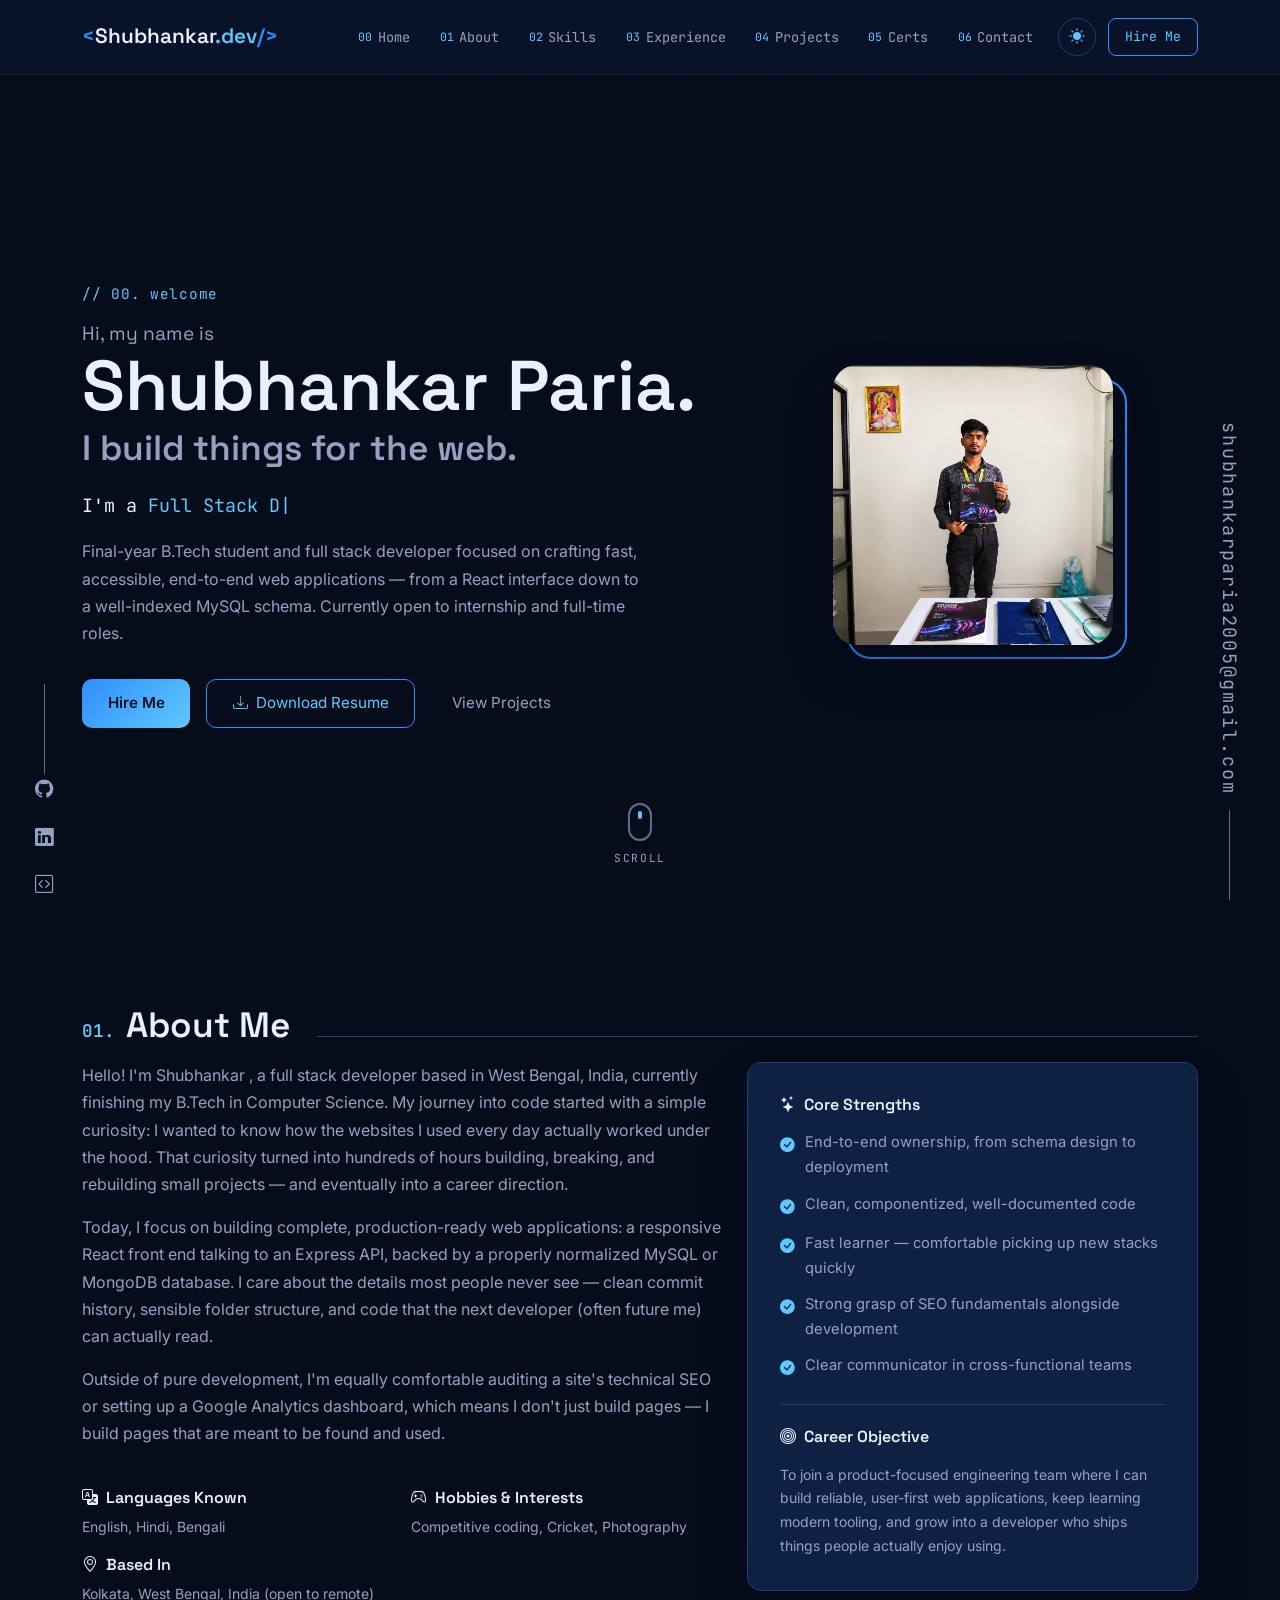
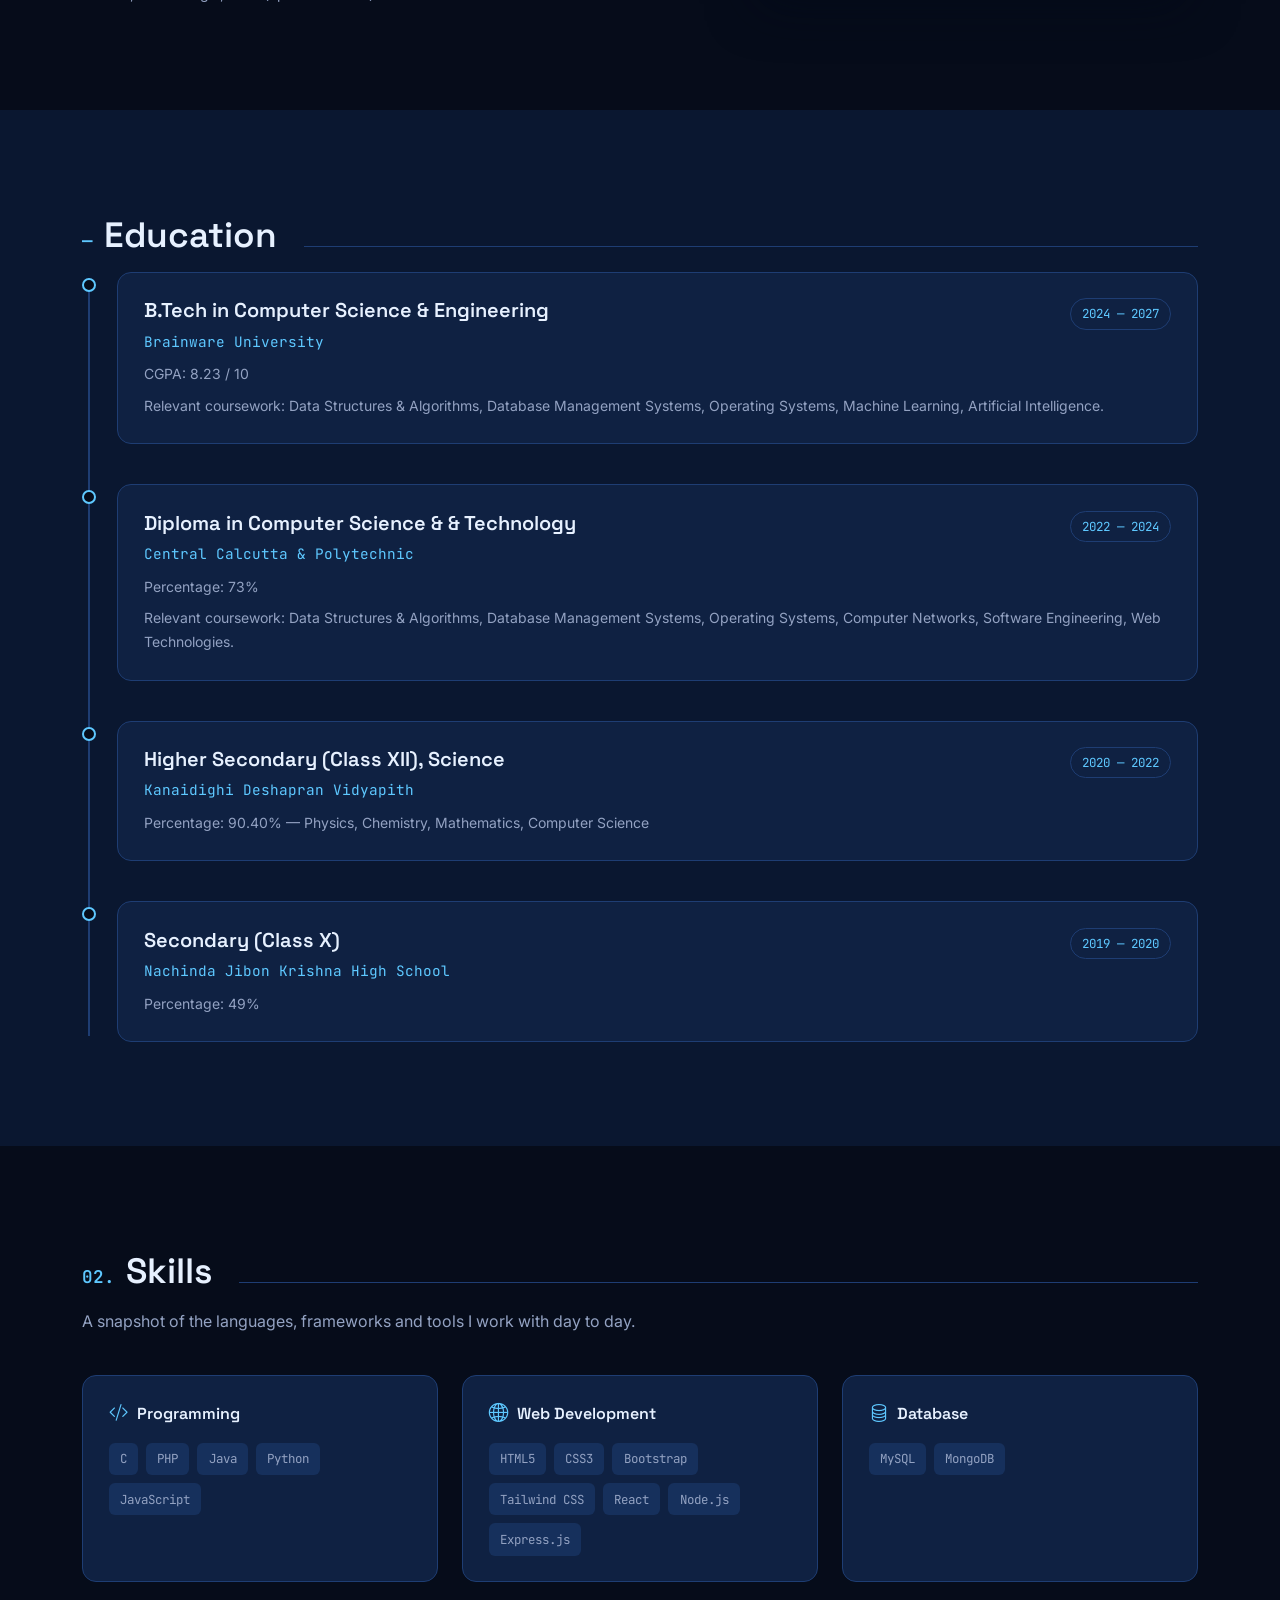
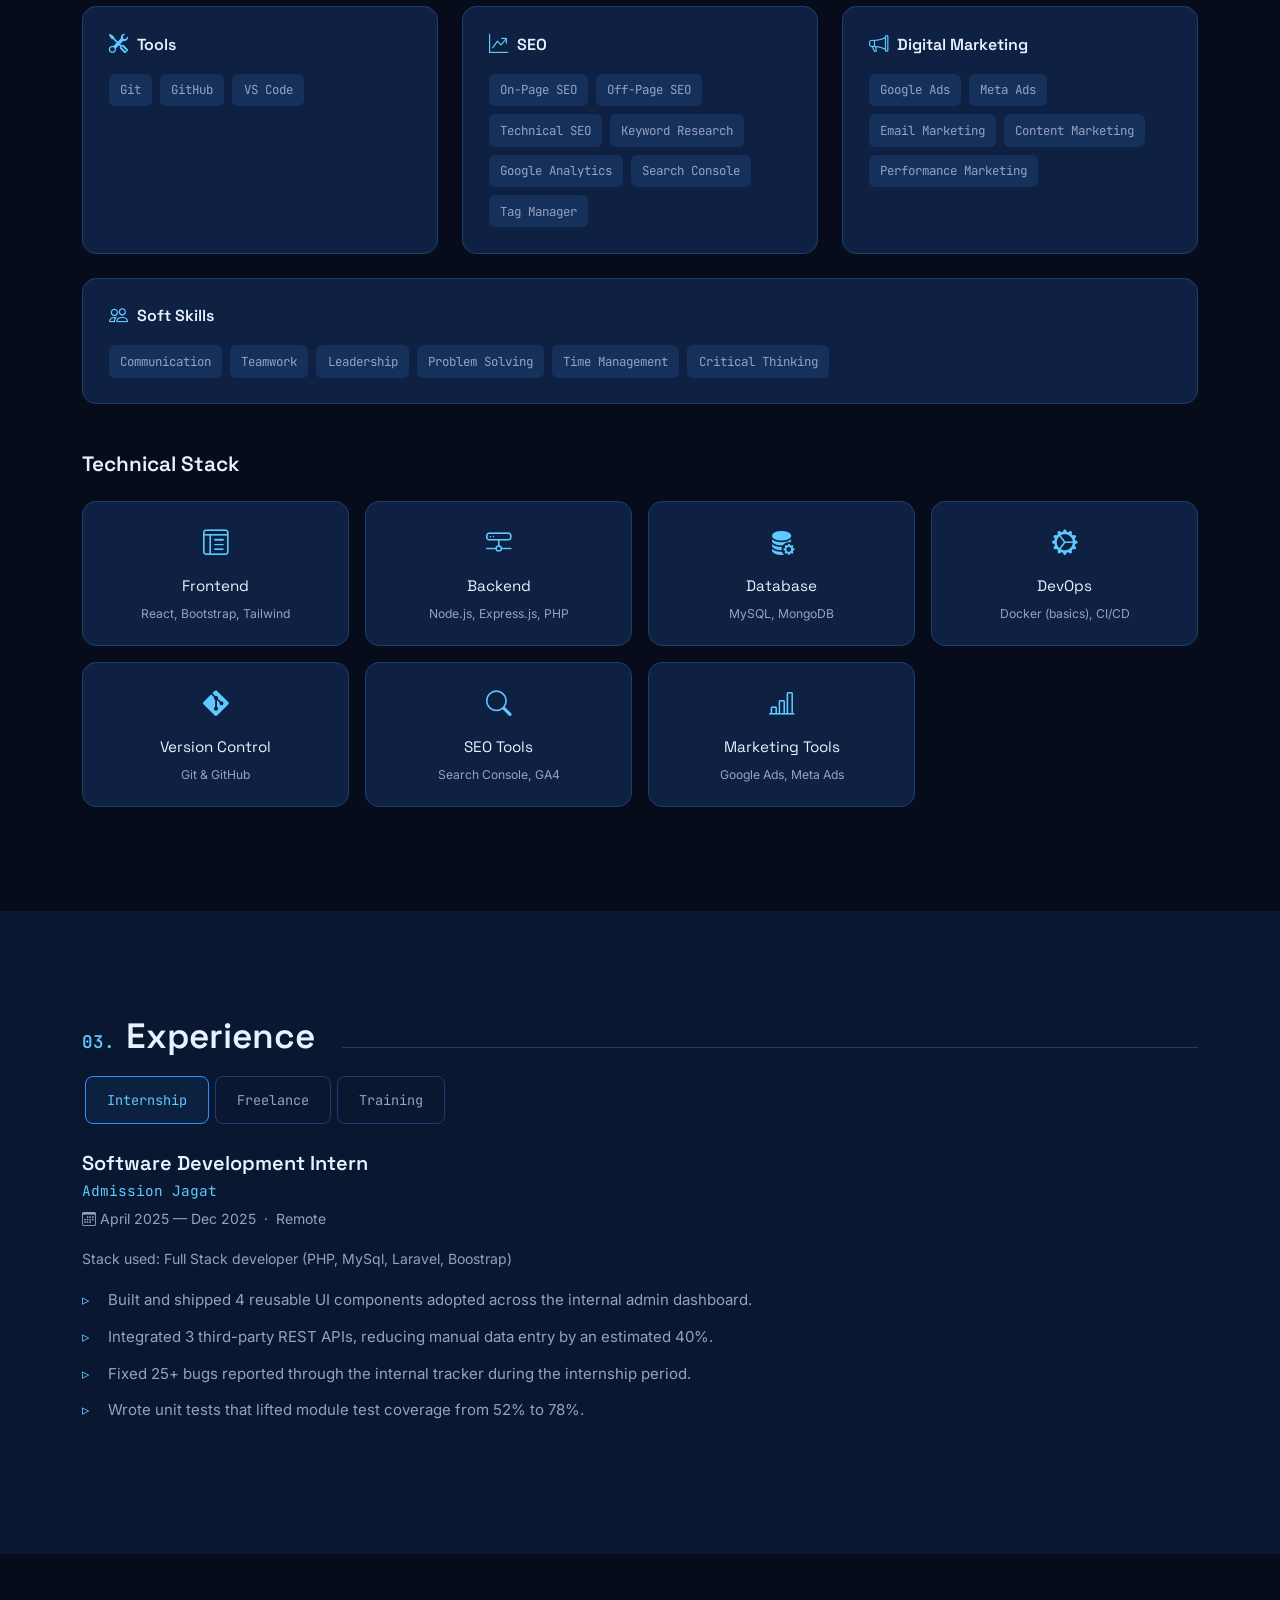
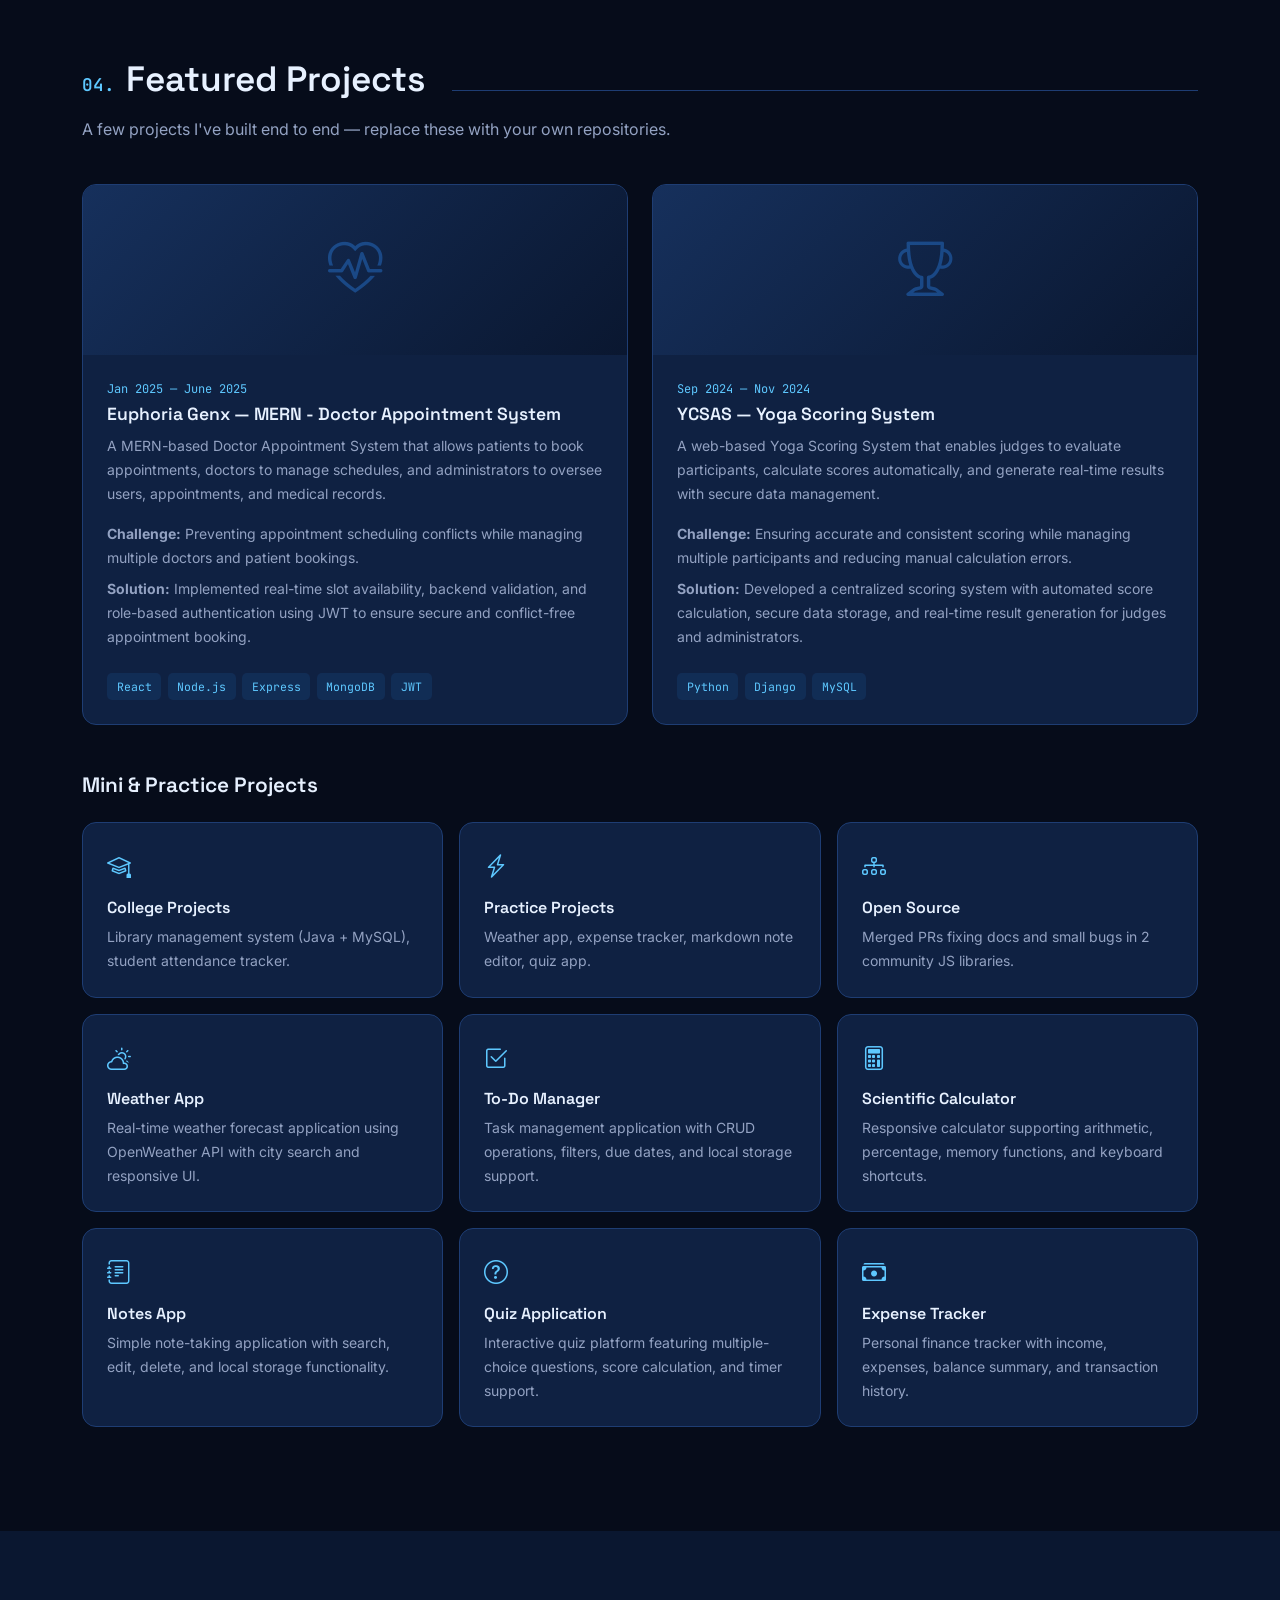
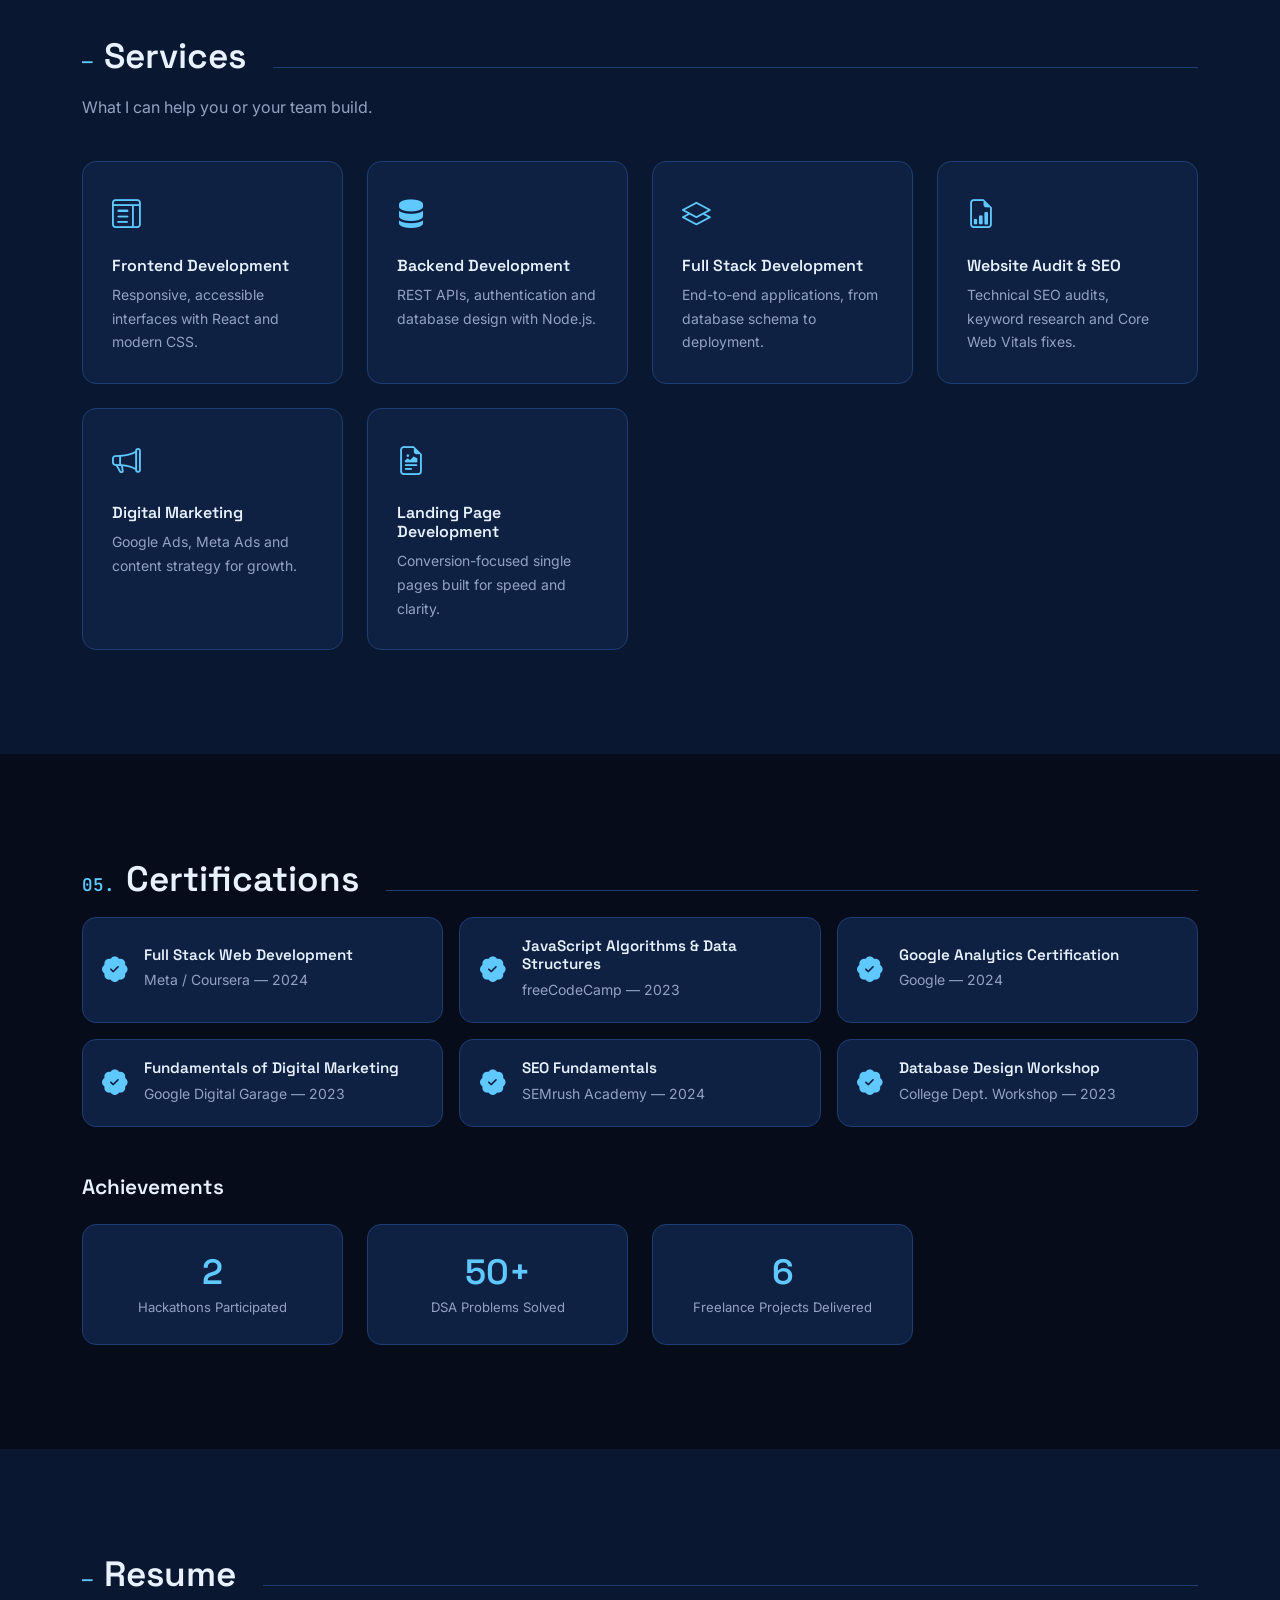
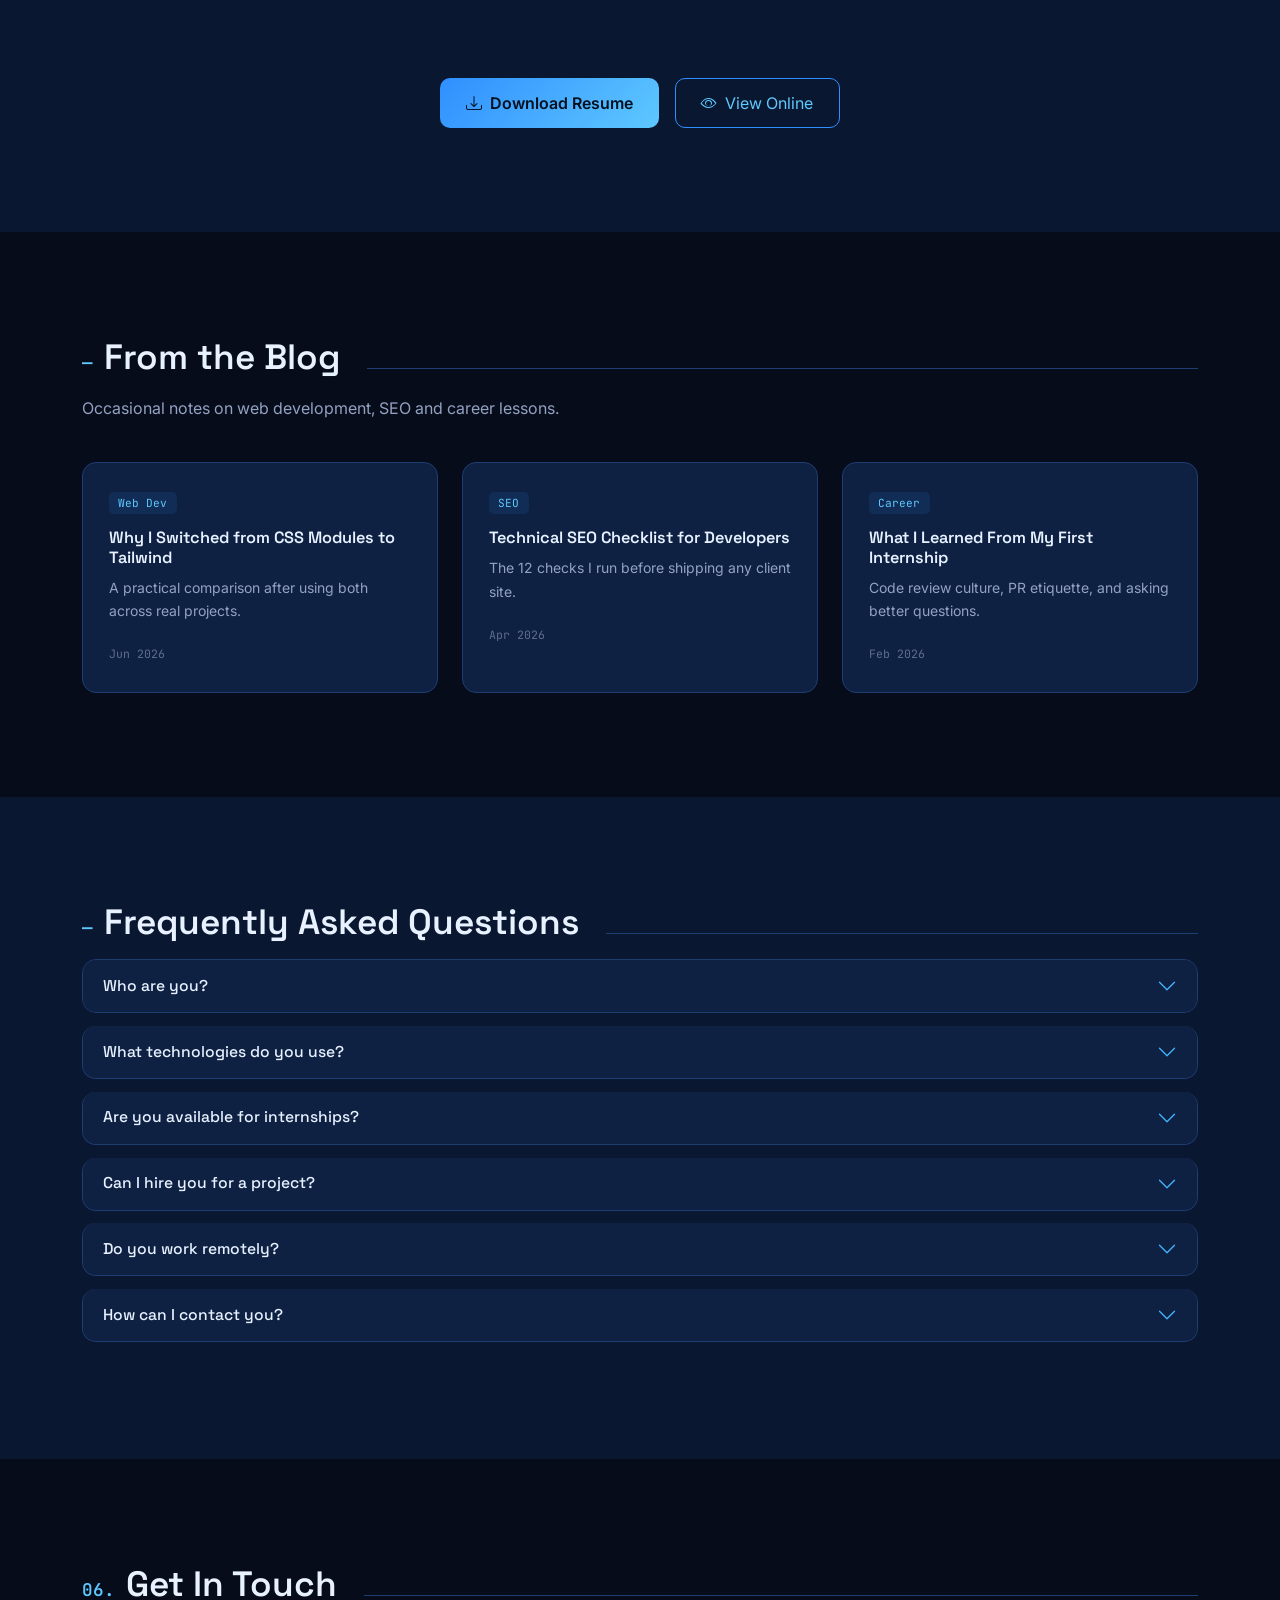
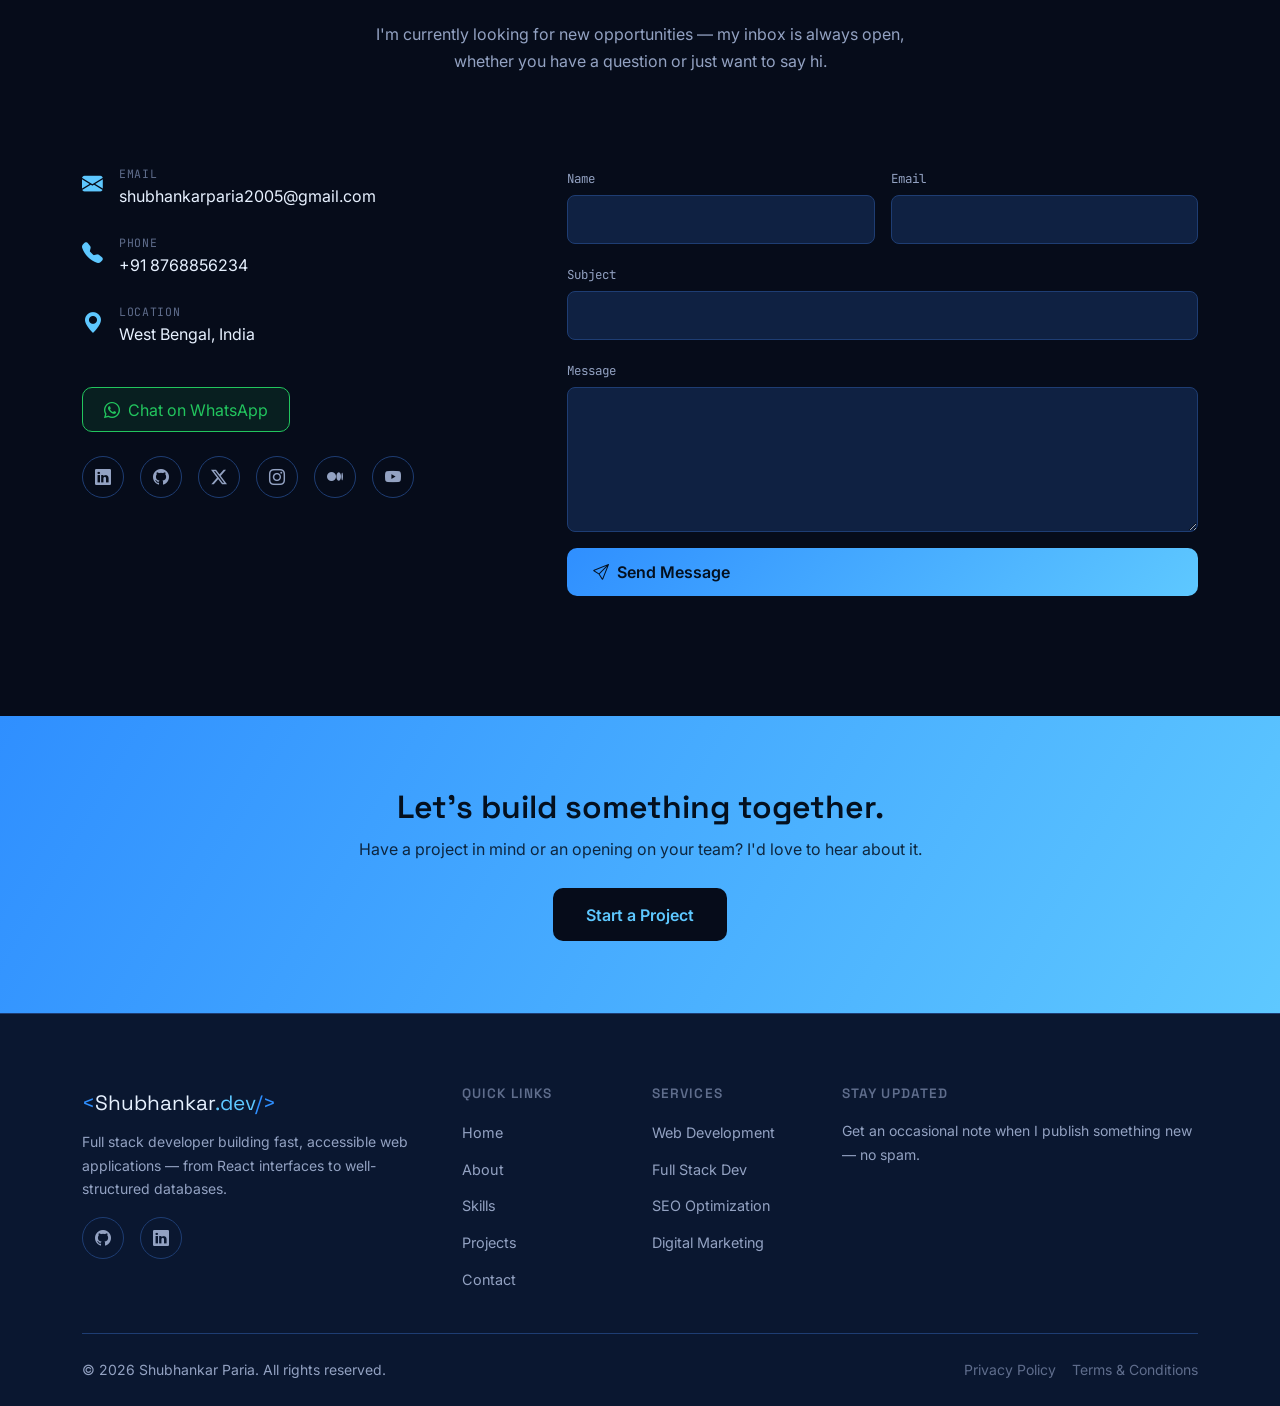
==== index.html @ 4dcb63b4 "Update index.html" ====
<!DOCTYPE html>
<html lang="en">
<head>
<meta charset="UTF-8">
<meta name="viewport" content="width=device-width, initial-scale=1.0">
<title>Shubhankar Paria — Full Stack Developer</title>
<meta name="description" content="Portfolio of Rohan Sharma, Full Stack Developer specializing in React, Node.js and modern web technologies.">

<!-- Bootstrap 5 -->
<link href="https://cdn.jsdelivr.net/npm/bootstrap@5.3.3/dist/css/bootstrap.min.css" rel="stylesheet">
<!-- Bootstrap Icons -->
<link rel="stylesheet" href="https://cdn.jsdelivr.net/npm/bootstrap-icons@1.11.3/font/bootstrap-icons.css">
<!-- Fonts -->
<link rel="preconnect" href="https://fonts.googleapis.com">
<link href="https://fonts.googleapis.com/css2?family=Space+Grotesk:wght@400;500;600;700&family=Inter:wght@400;500;600;700&family=JetBrains+Mono:wght@400;500;600&display=swap" rel="stylesheet">
<!-- Custom CSS -->
<link rel="stylesheet" href="css/style-update.css">
</head>
<body>

<!-- ============ CUSTOM CURSOR / PROGRESS BAR ============ -->
<div class="scroll-progress"><div class="scroll-progress-bar" id="scrollProgress"></div></div>

<!-- ============ SIDE SOCIAL RAIL (desktop only) ============ -->
<div class="side-rail side-rail-left d-none d-xl-flex">
  <div class="side-rail-line"></div>
  <div class="d-flex flex-column gap-3">
    <a href="https://github.com/shubhankarparia" target="_blank" aria-label="GitHub"><i class="bi bi-github"></i></a>
    <a href="https://www.linkedin.com/in/shubhankar-paria-390573284/" target="_blank" aria-label="LinkedIn"><i class="bi bi-linkedin"></i></a>
    <a href="#" target="_blank" aria-label="LeetCode"><i class="bi bi-code-square"></i></a>
    <!-- <a href="#" target="_blank" aria-label="Twitter / X"><i class="bi bi-twitter-x"></i></a> -->
  </div>
</div>
<div class="side-rail side-rail-right d-none d-xl-flex">
  <a href="mailto:shubhankarparia2005@gmail.com" class="side-rail-email">shubhankarparia2005@gmail.com</a>
  <div class="side-rail-line"></div>
</div>

<!-- ============ NAVBAR ============ -->
<nav class="navbar navbar-expand-lg fixed-top" id="mainNav">
  <div class="container">
    <a class="navbar-brand" href="#home"><span class="brand-bracket">&lt;</span>Shubhankar<span class="brand-accent">.dev</span><span class="brand-bracket">/&gt;</span></a>
    <button class="navbar-toggler" type="button" data-bs-toggle="collapse" data-bs-target="#navMenu" aria-label="Toggle navigation">
      <span class="toggler-line"></span>
      <span class="toggler-line"></span>
      <span class="toggler-line"></span>
    </button>
    <div class="collapse navbar-collapse" id="navMenu">
      <ul class="navbar-nav ms-auto align-items-lg-center gap-lg-1">
        <li class="nav-item"><a class="nav-link" href="#home"><span class="nav-index">00</span>Home</a></li>
        <li class="nav-item"><a class="nav-link" href="#about"><span class="nav-index">01</span>About</a></li>
        <li class="nav-item"><a class="nav-link" href="#skills"><span class="nav-index">02</span>Skills</a></li>
        <li class="nav-item"><a class="nav-link" href="#experience"><span class="nav-index">03</span>Experience</a></li>
        <li class="nav-item"><a class="nav-link" href="#projects"><span class="nav-index">04</span>Projects</a></li>
        <li class="nav-item"><a class="nav-link" href="#certifications"><span class="nav-index">05</span>Certs</a></li>
        <li class="nav-item"><a class="nav-link" href="#contact"><span class="nav-index">06</span>Contact</a></li>
        <li class="nav-item ms-lg-2">
          <button class="theme-toggle" id="themeToggle" aria-label="Toggle light and dark mode">
            <i class="bi bi-sun-fill"></i><i class="bi bi-moon-stars-fill"></i>
          </button>
        </li>
        <li class="nav-item">
          <a href="#contact" class="btn btn-hire ms-lg-2">Hire Me</a>
        </li>
      </ul>
    </div>
  </div>
</nav>

<!-- ============ HERO ============ -->
<header class="hero" id="home">
  <div class="hero-grid-bg"></div>
  <div class="container">
    <div class="row align-items-center gy-5">
      <div class="col-lg-7">
        <p class="eyebrow" data-reveal>// 00.  welcome</p>
        <h2 class="hero-greeting" data-reveal>Hi, my name is</h2>
        <h1 class="hero-name" data-reveal>Shubhankar Paria.</h1>
        <h2 class="hero-tagline" data-reveal>I build things for the web.</h2>
        <p class="hero-desc" data-reveal>
          I'm a <span class="typed-role" id="typedRole"></span><span class="typed-cursor">|</span>
        </p>
        <p class="hero-sub" data-reveal>
          Final-year B.Tech student and full stack developer focused on crafting fast,
          accessible, end-to-end web applications — from a React interface down to a
          well-indexed MySQL schema. Currently open to internship and full-time roles.
        </p>
        <div class="hero-cta d-flex flex-wrap gap-3" data-reveal>
          <a href="#contact" class="btn btn-accent-solid">Hire Me</a>
          <a href="assets/Shubhankar Paria Updated 2026 cv.pdf" download class="btn btn-accent-outline">
            <i class="bi bi-download me-2"></i>Download Resume
          </a>
          <a href="#projects" class="btn btn-ghost">View Projects</a>
        </div>
      </div>
      <!-- <div class="col-lg-5 text-center" data-reveal>
        <div class="profile-frame mx-auto">
          <div class="profile-frame-border"></div>
          <div class="profile-avatar">SP</div>
        </div>
      </div> -->
      <div class="col-lg-5 text-center" data-reveal>
        <div class="profile-frame mx-auto">
          <div class="profile-frame-border"></div>

          <div class="profile-avatar">
            <img src="assets/profile.png" alt="Shubhankar Paria" class="profile-img">
          </div>

        </div>
      </div>
    </div>
  </div>
  <a href="#about" class="scroll-indicator" aria-label="Scroll down">
    <span class="scroll-indicator-mouse"><span></span></span>
    <span class="scroll-indicator-text">scroll</span>
  </a>
</header>

<main>

<!-- ============ ABOUT ============ -->
<section class="section" id="about">
  <div class="container">
    <h2 class="section-title" data-reveal><span class="section-number">01.</span> About Me</h2>
    <div class="row gy-5 align-items-start">
      <div class="col-lg-7" data-reveal>
        <p>
          Hello! I'm Shubhankar , a full stack developer based in West Bengal, India, currently
          finishing my B.Tech in Computer Science. My journey into code started with a
          simple curiosity: I wanted to know how the websites I used every day actually
          worked under the hood. That curiosity turned into hundreds of hours building,
          breaking, and rebuilding small projects — and eventually into a career direction.
        </p>
        <p>
          Today, I focus on building complete, production-ready web applications: a
          responsive React front end talking to an Express API, backed by a properly
          normalized MySQL or MongoDB database. I care about the details most people never
          see — clean commit history, sensible folder structure, and code that the next
          developer (often future me) can actually read.
        </p>
        <p>
          Outside of pure development, I'm equally comfortable auditing a site's technical
          SEO or setting up a Google Analytics dashboard, which means I don't just build
          pages — I build pages that are meant to be found and used.
        </p>

        <div class="row mt-4 g-3">
          <div class="col-sm-6">
            <h6 class="about-subhead"><i class="bi bi-translate me-2"></i>Languages Known</h6>
            <p class="text-muted-slate small mb-0">English, Hindi, Bengali</p>
          </div>
          <div class="col-sm-6">
            <h6 class="about-subhead"><i class="bi bi-controller me-2"></i>Hobbies &amp; Interests</h6>
            <p class="text-muted-slate small mb-0">Competitive coding, Cricket, Photography</p>
          </div>
          <div class="col-sm-6">
            <h6 class="about-subhead"><i class="bi bi-geo-alt me-2"></i>Based In</h6>
            <p class="text-muted-slate small mb-0">Kolkata, West Bengal, India (open to remote)</p>
          </div>
          <!-- <div class="col-sm-6">
            <h6 class="about-subhead"><i class="bi bi-lightbulb me-2"></i>Fun Fact</h6>
            <p class="text-muted-slate small mb-0">I've solved 500+ problems across coding platforms</p>
          </div> -->
        </div>
      </div>

      <div class="col-lg-5" data-reveal>
        <div class="glass-card h-100">
          <h6 class="about-subhead mb-3"><i class="bi bi-stars me-2"></i>Core Strengths</h6>
          <ul class="strength-list">
            <li><i class="bi bi-check-circle-fill"></i>End-to-end ownership, from schema design to deployment</li>
            <li><i class="bi bi-check-circle-fill"></i>Clean, componentized, well-documented code</li>
            <li><i class="bi bi-check-circle-fill"></i>Fast learner — comfortable picking up new stacks quickly</li>
            <li><i class="bi bi-check-circle-fill"></i>Strong grasp of SEO fundamentals alongside development</li>
            <li><i class="bi bi-check-circle-fill"></i>Clear communicator in cross-functional teams</li>
          </ul>
          <hr class="glass-divider">
          <h6 class="about-subhead mb-3"><i class="bi bi-bullseye me-2"></i>Career Objective</h6>
          <p class="text-muted-slate small mb-0">
            To join a product-focused engineering team where I can build reliable,
            user-first web applications, keep learning modern tooling, and grow into a
            developer who ships things people actually enjoy using.
          </p>
        </div>
      </div>
    </div>
  </div>
</section>

<!-- ============ EDUCATION ============ -->
<section class="section section-alt" id="education">
  <div class="container">
    <h2 class="section-title" data-reveal><span class="section-number">—</span> Education</h2>
    <div class="timeline" data-reveal>

      <div class="timeline-item">
        <div class="timeline-dot"></div>
        <div class="timeline-content">
          <div class="d-flex flex-wrap justify-content-between align-items-start gap-2">
            <h5 class="mb-1">B.Tech in Computer Science &amp; Engineering</h5>
            <span class="badge-year">2024 — 2027</span>
          </div>
          <p class="text-accent-2 mb-2">Brainware University</p>
          <p class="text-muted-slate small mb-2">CGPA: 8.23 / 10</p>
          <p class="text-muted-slate small mb-0">
            Relevant coursework: Data Structures &amp; Algorithms, Database Management
            Systems, Operating Systems, Machine Learning, Artificial Intelligence.
          </p>
        </div>
      </div>
      <div class="timeline-item">
        <div class="timeline-dot"></div>
        <div class="timeline-content">
          <div class="d-flex flex-wrap justify-content-between align-items-start gap-2">
            <h5 class="mb-1">Diploma in Computer Science &amp; & Technology</h5>
            <span class="badge-year">2022 — 2024</span>
          </div>
          <p class="text-accent-2 mb-2">Central Calcutta &amp; Polytechnic</p>
          <p class="text-muted-slate small mb-2">Percentage: 73%</p>
          <p class="text-muted-slate small mb-0">
            Relevant coursework: Data Structures &amp; Algorithms, Database Management
            Systems, Operating Systems, Computer Networks, Software Engineering, Web
            Technologies.
          </p>
        </div>
      </div>

      <div class="timeline-item">
        <div class="timeline-dot"></div>
        <div class="timeline-content">
          <div class="d-flex flex-wrap justify-content-between align-items-start gap-2">
            <h5 class="mb-1">Higher Secondary (Class XII), Science</h5>
            <span class="badge-year">2020 — 2022</span>
          </div>
          <p class="text-accent-2 mb-2">Kanaidighi Deshapran Vidyapith</p>
          <p class="text-muted-slate small mb-0">Percentage: 90.40% — Physics, Chemistry, Mathematics, Computer Science</p>
        </div>
      </div>

      <div class="timeline-item">
        <div class="timeline-dot"></div>
        <div class="timeline-content">
          <div class="d-flex flex-wrap justify-content-between align-items-start gap-2">
            <h5 class="mb-1">Secondary (Class X)</h5>
            <span class="badge-year">2019 — 2020</span>
          </div>
          <p class="text-accent-2 mb-2">Nachinda Jibon Krishna High School</p>
          <p class="text-muted-slate small mb-0">Percentage: 49%</p>
        </div>
      </div>

    </div>
  </div>
</section>

<!-- ============ SKILLS ============ -->
<section class="section" id="skills">
  <div class="container">
    <h2 class="section-title" data-reveal><span class="section-number">02.</span> Skills</h2>
    <p class="section-lead" data-reveal>A snapshot of the languages, frameworks and tools I work with day to day.</p>

    <div class="row g-4">

      <div class="col-md-6 col-lg-4" data-reveal>
        <div class="skill-card">
          <h6 class="skill-card-title"><i class="bi bi-code-slash"></i>Programming</h6>
          <div class="skill-tags">
            <span>C</span><span>PHP</span><span>Java</span><span>Python</span><span>JavaScript</span>
          </div>
        </div>
      </div>

      <div class="col-md-6 col-lg-4" data-reveal>
        <div class="skill-card">
          <h6 class="skill-card-title"><i class="bi bi-globe2"></i>Web Development</h6>
          <div class="skill-tags">
            <span>HTML5</span><span>CSS3</span><span>Bootstrap</span><span>Tailwind CSS</span><span>React</span><span>Node.js</span><span>Express.js</span>
          </div>
        </div>
      </div>

      <div class="col-md-6 col-lg-4" data-reveal>
        <div class="skill-card">
          <h6 class="skill-card-title"><i class="bi bi-database"></i>Database</h6>
          <div class="skill-tags">
            <span>MySQL</span><span>MongoDB</span>
          </div>
        </div>
      </div>

      <div class="col-md-6 col-lg-4" data-reveal>
        <div class="skill-card">
          <h6 class="skill-card-title"><i class="bi bi-tools"></i>Tools</h6>
          <div class="skill-tags">
            <span>Git</span><span>GitHub</span><span>VS Code</span>
          </div>
        </div>
      </div>

      <div class="col-md-6 col-lg-4" data-reveal>
        <div class="skill-card">
          <h6 class="skill-card-title"><i class="bi bi-graph-up-arrow"></i>SEO</h6>
          <div class="skill-tags">
            <span>On-Page SEO</span><span>Off-Page SEO</span><span>Technical SEO</span><span>Keyword Research</span><span>Google Analytics</span><span>Search Console</span><span>Tag Manager</span>
          </div>
        </div>
      </div>

      <div class="col-md-6 col-lg-4" data-reveal>
        <div class="skill-card">
          <h6 class="skill-card-title"><i class="bi bi-megaphone"></i>Digital Marketing</h6>
          <div class="skill-tags">
            <span>Google Ads</span><span>Meta Ads</span><span>Email Marketing</span><span>Content Marketing</span><span>Performance Marketing</span>
          </div>
        </div>
      </div>

      <div class="col-12" data-reveal>
        <div class="skill-card">
          <h6 class="skill-card-title"><i class="bi bi-people"></i>Soft Skills</h6>
          <div class="skill-tags">
            <span>Communication</span><span>Teamwork</span><span>Leadership</span><span>Problem Solving</span><span>Time Management</span><span>Critical Thinking</span>
          </div>
        </div>
      </div>

    </div>

    <!-- Technical Stack -->
    <h3 class="section-subtitle mt-5" data-reveal>Technical Stack</h3>
    <div class="row g-3">
      <div class="col-6 col-md-3" data-reveal>
        <div class="stack-pill"><i class="bi bi-layout-text-window-reverse"></i><span>Frontend</span><small>React, Bootstrap, Tailwind</small></div>
      </div>
      <div class="col-6 col-md-3" data-reveal>
        <div class="stack-pill"><i class="bi bi-hdd-network"></i><span>Backend</span><small>Node.js, Express.js, PHP</small></div>
      </div>
      <div class="col-6 col-md-3" data-reveal>
        <div class="stack-pill"><i class="bi bi-database-fill-gear"></i><span>Database</span><small>MySQL, MongoDB</small></div>
      </div>
      <!-- <div class="col-6 col-md-3" data-reveal>
        <div class="stack-pill"><i class="bi bi-cloud-arrow-up"></i><span>Cloud</span><small>Vercel, Render, Netlify</small></div>
      </div> -->
      <div class="col-6 col-md-3" data-reveal>
        <div class="stack-pill"><i class="bi bi-gear-wide-connected"></i><span>DevOps</span><small>Docker (basics), CI/CD</small></div>
      </div>
      <div class="col-6 col-md-3" data-reveal>
        <div class="stack-pill"><i class="bi bi-git"></i><span>Version Control</span><small>Git &amp; GitHub</small></div>
      </div>
      <div class="col-6 col-md-3" data-reveal>
        <div class="stack-pill"><i class="bi bi-search"></i><span>SEO Tools</span><small>Search Console, GA4</small></div>
      </div>
      <div class="col-6 col-md-3" data-reveal>
        <div class="stack-pill"><i class="bi bi-bar-chart-line"></i><span>Marketing Tools</span><small>Google Ads, Meta Ads</small></div>
      </div>
    </div>
  </div>
</section>

<!-- ============ EXPERIENCE ============ -->
<section class="section section-alt" id="experience">
  <div class="container">
    <h2 class="section-title" data-reveal><span class="section-number">03.</span> Experience</h2>

    <div class="exp-tabs" data-reveal>
      <div class="nav flex-column flex-sm-row nav-pills mb-4" id="exp-tab" role="tablist">
        <button class="exp-tab-btn active" data-bs-toggle="pill" data-bs-target="#exp-internship" type="button" role="tab">Internship</button>
        <button class="exp-tab-btn" data-bs-toggle="pill" data-bs-target="#exp-freelance" type="button" role="tab">Freelance</button>
        <button class="exp-tab-btn" data-bs-toggle="pill" data-bs-target="#exp-training" type="button" role="tab">Training</button>
      </div>
      <div class="tab-content">

        <div class="tab-pane fade show active" id="exp-internship" role="tabpanel">

          <h5 class="mb-1">Software Development Intern</h5>
          <p class="text-accent-2 mb-1">Admission Jagat</p>
          <p class="text-muted-slate small mb-3"><i class="bi bi-calendar3 me-1"></i>April 2025 — Dec 2025 &nbsp;·&nbsp; Remote</p>
          <p class="text-muted-slate small mb-2">Stack used: Full Stack developer (PHP, MySql, Laravel, Boostrap)</p>
          <ul class="check-list">
            <li>Built and shipped 4 reusable UI components adopted across the internal admin dashboard.</li>
            <li>Integrated 3 third-party REST APIs, reducing manual data entry by an estimated 40%.</li>
            <li>Fixed 25+ bugs reported through the internal tracker during the internship period.</li>
            <li>Wrote unit tests that lifted module test coverage from 52% to 78%.</li>
          </ul>

          <br>
          
          <!-- <h5 class="mb-1">Website Development Intern</h5>
          <p class="text-accent-2 mb-1">Brightwave Technologies Pvt. Ltd.</p>
          <p class="text-muted-slate small mb-3"><i class="bi bi-calendar3 me-1"></i>Jun 2025 — Aug 2025 &nbsp;·&nbsp; Remote</p>
          <p class="text-muted-slate small mb-2">Stack used: React, Node.js, Express.js, MongoDB</p>
          <ul class="check-list">
            <li>Built and shipped 4 reusable UI components adopted across the internal admin dashboard.</li>
            <li>Integrated 3 third-party REST APIs, reducing manual data entry by an estimated 40%.</li>
            <li>Fixed 25+ bugs reported through the internal tracker during the internship period.</li>
            <li>Wrote unit tests that lifted module test coverage from 52% to 78%.</li>
          </ul> -->

        </div>
    

        <div class="tab-pane fade" id="exp-freelance" role="tabpanel">
          <h5 class="mb-1">Freelance Web Developer</h5>
          <p class="text-accent-2 mb-1">Self-employed</p>
          <p class="text-muted-slate small mb-3"><i class="bi bi-calendar3 me-1"></i>2024 — Present</p>
          <ul class="check-list">
            <li>Delivered 6 responsive business websites for small local clients using Bootstrap and vanilla JS.</li>
            <li>Improved average page-speed scores from 61 to 92 (Lighthouse) via image optimization and lazy loading.</li>
            <li>Handled full client lifecycle: requirement gathering, design handoff, deployment, and support.</li>
          </ul>
        </div>

        <div class="tab-pane fade" id="exp-training" role="tabpanel">
          <h5 class="mb-1">Industrial &amp; Virtual Training Programs</h5>
          <p class="text-accent-2 mb-1">IBM</p>
          <p class="text-muted-slate small mb-3"><i class="bi bi-calendar3 me-1"></i>2026</p>
          <ul class="check-list">
            <li>Completed a 6-week industrial training program in Full Stack Web Development (MERN).</li>
            <li>Completed a virtual internship in Digital Marketing covering SEO, SEM and analytics.</li>
            <li>Built 3 guided capstone projects as part of structured mentor-led cohorts.</li>
          </ul>
        </div>

      </div>
    </div>
  </div>
</section>

<!-- ============ FEATURED PROJECTS ============ -->
<section class="section" id="projects">
  <div class="container">
    <h2 class="section-title" data-reveal><span class="section-number">04.</span> Featured Projects</h2>
    <p class="section-lead" data-reveal>A few projects I've built end to end — replace these with your own repositories.</p>

    <div class="row g-4">

      <!-- Project 1 -->
      <div class="col-lg-6" data-reveal>
        <article class="project-card">
          <div class="project-thumb">
            <i class="bi bi-heart-pulse"></i>
            <div class="project-thumb-overlay">
              <a href="https://github.com/shubhankarparia/Doctor-Appointment" target="_blank" aria-label="GitHub repository"><i class="bi bi-github"></i></a>
              <!-- <a href="#" target="_blank" aria-label="Live demo"><i class="bi bi-box-arrow-up-right"></i></a> -->
            </div>
          </div>
          <div class="project-body">
            <p class="project-duration">Jan 2025 — June 2025</p>
            <h5>Euphoria Genx — MERN - Doctor Appointment System</h5>
            <p class="text-muted-slate small">
              A MERN-based Doctor Appointment System that allows patients to book appointments, doctors to manage schedules, and administrators to oversee users, appointments, and medical records.
            </p>
            <p class="small mb-2">
              <strong>Challenge:</strong>
              <span class="text-muted-slate">
                Preventing appointment scheduling conflicts while managing multiple doctors and patient bookings.
              </span>
            </p>
            <p class="small mb-3">
              <strong>Solution:</strong>
              <span class="text-muted-slate">
                Implemented real-time slot availability, backend validation, and role-based authentication using JWT to ensure secure and conflict-free appointment booking.
              </span>
            </p>
            <div class="project-tags">
              <span>React</span><span>Node.js</span><span>Express</span><span>MongoDB</span><span>JWT</span>
            </div>
          </div>
        </article>
      </div>

      <!-- Project 2 -->
      <div class="col-lg-6" data-reveal>
        <article class="project-card">
          <div class="project-thumb">
            <i class="bi bi-trophy"></i>
            <!-- <div class="project-thumb-overlay">
              <a href="#" target="_blank" aria-label="GitHub repository"><i class="bi bi-github"></i></a>
              <a href="#" target="_blank" aria-label="Live demo"><i class="bi bi-box-arrow-up-right"></i></a>
            </div> -->
          </div>
          <div class="project-body">
            <p class="project-duration">Sep 2024 — Nov 2024</p>
            <h5>YCSAS — Yoga Scoring System</h5>
            <p class="text-muted-slate small">
              A web-based Yoga Scoring System that enables judges to evaluate participants, calculate scores automatically, and generate real-time results with secure data management.
            </p>
            <p class="small mb-2">
              <strong>Challenge:</strong>
              <span class="text-muted-slate">
                Ensuring accurate and consistent scoring while managing multiple participants and reducing manual calculation errors.
              </span>
            </p>

            <p class="small mb-3">
              <strong>Solution:</strong>
              <span class="text-muted-slate">
                Developed a centralized scoring system with automated score calculation, secure data storage, and real-time result generation for judges and administrators.
              </span>
            </p>
            <div class="project-tags">
              <span>Python</span><span>Django</span><span>MySQL</span>
            </div>
          </div>
        </article>
      </div>

      <!-- Project 3 -->
      <!-- <div class="col-lg-6" data-reveal>
        <article class="project-card">
          <div class="project-thumb">
            <i class="bi bi-graph-up"></i>
            <div class="project-thumb-overlay">
              <a href="#" target="_blank" aria-label="GitHub repository"><i class="bi bi-github"></i></a>
              <a href="#" target="_blank" aria-label="Live demo"><i class="bi bi-box-arrow-up-right"></i></a>
            </div>
          </div>
          <div class="project-body">
            <p class="project-duration">May 2024 — Jul 2024</p>
            <h5>SiteAudit — Automated SEO Report Tool</h5>
            <p class="text-muted-slate small">
              A tool that crawls a given domain and generates an on-page SEO report:
              missing meta tags, broken links, image alt coverage and Core Web Vitals.
            </p>
            <p class="small mb-2"><strong>Challenge:</strong> <span class="text-muted-slate">crawling large sites without hitting rate limits or timeouts.</span></p>
            <p class="small mb-3"><strong>Solution:</strong> <span class="text-muted-slate">a queued crawler with configurable concurrency built on Node.js streams.</span></p>
            <div class="project-tags">
              <span>Node.js</span><span>Express</span><span>Puppeteer</span><span>Chart.js</span>
            </div>
          </div>
        </article>
      </div> -->

      <!-- Project 4 -->
      <!-- <div class="col-lg-6" data-reveal>
        <article class="project-card">
          <div class="project-thumb">
            <i class="bi bi-chat-dots"></i>
            <div class="project-thumb-overlay">
              <a href="#" target="_blank" aria-label="GitHub repository"><i class="bi bi-github"></i></a>
              <a href="#" target="_blank" aria-label="Live demo"><i class="bi bi-box-arrow-up-right"></i></a>
            </div>
          </div>
          <div class="project-body">
            <p class="project-duration">Feb 2024 — Mar 2024</p>
            <h5>ChatSpace — Real-Time Messaging App</h5>
            <p class="text-muted-slate small">
              A group and one-to-one chat application with read receipts, typing
              indicators and JWT-secured rooms.
            </p>
            <p class="small mb-2"><strong>Challenge:</strong> <span class="text-muted-slate">scaling socket connections without memory leaks.</span></p>
            <p class="small mb-3"><strong>Solution:</strong> <span class="text-muted-slate">room-scoped namespaces and a Redis adapter for horizontal scaling.</span></p>
            <div class="project-tags">
              <span>React</span><span>Socket.IO</span><span>Redis</span><span>MongoDB</span>
            </div>
          </div>
        </article>
      </div> -->

    </div>

    <!-- Mini Projects -->
    <h3 class="section-subtitle mt-5" data-reveal>Mini &amp; Practice Projects</h3>
    <div class="row g-3">
      <div class="col-md-4" data-reveal>
        <div class="mini-project-card">
          <i class="bi bi-mortarboard"></i>
          <h6>College Projects</h6>
          <p class="text-muted-slate small mb-0">Library management system (Java + MySQL), student attendance tracker.</p>
        </div>
      </div>
      <div class="col-md-4" data-reveal>
        <div class="mini-project-card">
          <i class="bi bi-lightning-charge"></i>
          <h6>Practice Projects</h6>
          <p class="text-muted-slate small mb-0">Weather app, expense tracker, markdown note editor, quiz app.</p>
        </div>
      </div>
      <div class="col-md-4" data-reveal>
        <div class="mini-project-card">
          <i class="bi bi-diagram-3"></i>
          <h6>Open Source</h6>
          <p class="text-muted-slate small mb-0">Merged PRs fixing docs and small bugs in 2 community JS libraries.</p>
        </div>
      </div>
       <!-- </div> -->
    
      <div class="col-md-4" data-reveal>
        <div class="mini-project-card">
          <i class="bi bi-cloud-sun"></i>
          <h6>Weather App</h6>
          <p class="text-muted-slate small mb-0">
            Real-time weather forecast application using OpenWeather API with city search and responsive UI.
          </p>
        </div>
      </div>

      <!-- Mini Project 2 -->
      <div class="col-md-4" data-reveal>
        <div class="mini-project-card">
          <i class="bi bi-check2-square"></i>
          <h6>To-Do Manager</h6>
          <p class="text-muted-slate small mb-0">
            Task management application with CRUD operations, filters, due dates, and local storage support.
          </p>
        </div>
      </div>

      <!-- Mini Project 3 -->
      <div class="col-md-4" data-reveal>
        <div class="mini-project-card">
          <i class="bi bi-calculator"></i>
          <h6>Scientific Calculator</h6>
          <p class="text-muted-slate small mb-0">
            Responsive calculator supporting arithmetic, percentage, memory functions, and keyboard shortcuts.
          </p>
        </div>
      </div>

      <!-- Mini Project 4 -->
      <div class="col-md-4" data-reveal>
        <div class="mini-project-card">
          <i class="bi bi-journal-text"></i>
          <h6>Notes App</h6>
          <p class="text-muted-slate small mb-0">
            Simple note-taking application with search, edit, delete, and local storage functionality.
          </p>
        </div>
      </div>

      <!-- Mini Project 5 -->
      <div class="col-md-4" data-reveal>
        <div class="mini-project-card">
          <i class="bi bi-question-circle"></i>
          <h6>Quiz Application</h6>
          <p class="text-muted-slate small mb-0">
            Interactive quiz platform featuring multiple-choice questions, score calculation, and timer support.
          </p>
        </div>
      </div>

      <!-- Mini Project 6 -->
      <div class="col-md-4" data-reveal>
        <div class="mini-project-card">
          <i class="bi bi-cash-stack"></i>
          <h6>Expense Tracker</h6>
          <p class="text-muted-slate small mb-0">
            Personal finance tracker with income, expenses, balance summary, and transaction history.
          </p>
        </div>
      </div>

    </div>
  </div>
</section>

<!-- ============ SERVICES ============ -->
<section class="section section-alt" id="services">
  <div class="container">
    <h2 class="section-title" data-reveal><span class="section-number">—</span> Services</h2>
    <p class="section-lead" data-reveal>What I can help you or your team build.</p>
    <div class="row g-4">
      <div class="col-md-6 col-lg-3" data-reveal>
        <div class="service-card">
          <i class="bi bi-layout-text-window"></i>
          <h6>Frontend Development</h6>
          <p class="text-muted-slate small mb-0">Responsive, accessible interfaces with React and modern CSS.</p>
        </div>
      </div>
      <div class="col-md-6 col-lg-3" data-reveal>
        <div class="service-card">
          <i class="bi bi-server"></i>
          <h6>Backend Development</h6>
          <p class="text-muted-slate small mb-0">REST APIs, authentication and database design with Node.js.</p>
        </div>
      </div>
      <div class="col-md-6 col-lg-3" data-reveal>
        <div class="service-card">
          <i class="bi bi-layers"></i>
          <h6>Full Stack Development</h6>
          <p class="text-muted-slate small mb-0">End-to-end applications, from database schema to deployment.</p>
        </div>
      </div>
      <div class="col-md-6 col-lg-3" data-reveal>
        <div class="service-card">
          <i class="bi bi-file-earmark-bar-graph"></i>
          <h6>Website Audit &amp; SEO</h6>
          <p class="text-muted-slate small mb-0">Technical SEO audits, keyword research and Core Web Vitals fixes.</p>
        </div>
      </div>
      <div class="col-md-6 col-lg-3" data-reveal>
        <div class="service-card">
          <i class="bi bi-megaphone"></i>
          <h6>Digital Marketing</h6>
          <p class="text-muted-slate small mb-0">Google Ads, Meta Ads and content strategy for growth.</p>
        </div>
      </div>
      <div class="col-md-6 col-lg-3" data-reveal>
        <div class="service-card">
          <i class="bi bi-file-earmark-richtext"></i>
          <h6>Landing Page Development</h6>
          <p class="text-muted-slate small mb-0">Conversion-focused single pages built for speed and clarity.</p>
        </div>
      </div>
    </div>
  </div>
</section>

<!-- ============ CERTIFICATIONS & ACHIEVEMENTS ============ -->
<section class="section" id="certifications">
  <div class="container">
    <h2 class="section-title" data-reveal><span class="section-number">05.</span> Certifications</h2>
    <div class="row g-3 mb-5">
      <div class="col-md-6 col-lg-4" data-reveal>
        <div class="cert-card"><i class="bi bi-patch-check-fill"></i>
          <div><h6>Full Stack Web Development</h6><span class="text-muted-slate small">Meta / Coursera — 2024</span></div>
        </div>
      </div>
      <div class="col-md-6 col-lg-4" data-reveal>
        <div class="cert-card"><i class="bi bi-patch-check-fill"></i>
          <div><h6>JavaScript Algorithms &amp; Data Structures</h6><span class="text-muted-slate small">freeCodeCamp — 2023</span></div>
        </div>
      </div>
      <div class="col-md-6 col-lg-4" data-reveal>
        <div class="cert-card"><i class="bi bi-patch-check-fill"></i>
          <div><h6>Google Analytics Certification</h6><span class="text-muted-slate small">Google — 2024</span></div>
        </div>
      </div>
      <div class="col-md-6 col-lg-4" data-reveal>
        <div class="cert-card"><i class="bi bi-patch-check-fill"></i>
          <div><h6>Fundamentals of Digital Marketing</h6><span class="text-muted-slate small">Google Digital Garage — 2023</span></div>
        </div>
      </div>
      <div class="col-md-6 col-lg-4" data-reveal>
        <div class="cert-card"><i class="bi bi-patch-check-fill"></i>
          <div><h6>SEO Fundamentals</h6><span class="text-muted-slate small">SEMrush Academy — 2024</span></div>
        </div>
      </div>
      <div class="col-md-6 col-lg-4" data-reveal>
        <div class="cert-card"><i class="bi bi-patch-check-fill"></i>
          <div><h6>Database Design Workshop</h6><span class="text-muted-slate small">College Dept. Workshop — 2023</span></div>
        </div>
      </div>
    </div>

    <h3 class="section-subtitle" data-reveal>Achievements</h3>
    <div class="row g-4">
      <div class="col-6 col-md-3" data-reveal>
        <div class="stat-card"><h3>2</h3><p>Hackathons Participated</p></div>
      </div>
      <!-- <div class="col-6 col-md-3" data-reveal>
        <div class="stat-card"><h3>3</h3><p>Hackathon Wins / Podiums</p></div>
      </div> -->
      <div class="col-6 col-md-3" data-reveal>
        <div class="stat-card"><h3>50+</h3><p>DSA Problems Solved</p></div>
      </div>
      <div class="col-6 col-md-3" data-reveal>
        <div class="stat-card"><h3>6</h3><p>Freelance Projects Delivered</p></div>
      </div>
    </div>
  </div>
</section>

<!-- ============ RESUME ============ -->
<section class="section section-alt" id="resume">
  <div class="container text-center">
    <h2 class="section-title justify-content-center" data-reveal><span class="section-number">—</span> Resume</h2>
    <p class="section-lead mx-auto" data-reveal style="max-width:560px;">
      Want the short version? Grab a copy of my resume or view it right here.
    </p>
    <div class="d-flex flex-wrap justify-content-center gap-3" data-reveal>
      <a href="assets/Shubhankar Paria Updated 2026 cv.pdf" download class="btn btn-accent-solid"><i class="bi bi-download me-2"></i>Download Resume</a>
      <a href="assets/Shubhankar Paria Updated 2026 cv.pdf" target="_blank" class="btn btn-accent-outline"><i class="bi bi-eye me-2"></i>View Online</a>
    </div>
  </div>
</section>

<!-- ============ GITHUB STATS & CODING PROFILES ============ -->
<!-- <section class="section" id="github">
  <div class="container">
    <h2 class="section-title" data-reveal><span class="section-number">—</span> GitHub &amp; Coding Profiles</h2>
    <div class="row g-4 mb-4">
      <div class="col-6 col-md-3" data-reveal>
        <div class="stat-card"><h3>240+</h3><p>Contributions this year</p></div>
      </div>
      <div class="col-6 col-md-3" data-reveal>
        <div class="stat-card"><h3>10</h3><p>Public Repositories</p></div>
      </div>
      <div class="col-6 col-md-3" data-reveal>
        <div class="stat-card"><h3>65</h3><p>Stars Earned</p></div>
      </div>
      <div class="col-6 col-md-3" data-reveal>
        <div class="stat-card"><h3>120</h3><p>Followers</p></div>
      </div>
    </div>
    <div class="glass-card mb-4" data-reveal>
      <h6 class="about-subhead mb-3"><i class="bi bi-bar-chart-steps me-2"></i>Contribution Graph</h6>
      <img src="https://ghchart.rshah.org/2F8FFF/octocat" alt="GitHub contribution graph" class="img-fluid rounded" style="width:100%;filter:invert(0.05);">
      <p class="text-muted-slate small mt-2 mb-0">Replace <code>octocat</code> in the image URL with your own GitHub username.</p>
    </div>
    <div class="row g-3" data-reveal>
      <div class="col-6 col-md-4 col-lg-2"><a href="#" target="_blank" class="profile-pill"><i class="bi bi-github"></i>GitHub</a></div>
      <div class="col-6 col-md-4 col-lg-2"><a href="#" target="_blank" class="profile-pill"><i class="bi bi-code-square"></i>LeetCode</a></div>
      <div class="col-6 col-md-4 col-lg-2"><a href="#" target="_blank" class="profile-pill"><i class="bi bi-terminal"></i>HackerRank</a></div>
      <div class="col-6 col-md-4 col-lg-2"><a href="#" target="_blank" class="profile-pill"><i class="bi bi-cup-hot"></i>CodeChef</a></div>
      <div class="col-6 col-md-4 col-lg-2"><a href="#" target="_blank" class="profile-pill"><i class="bi bi-braces"></i>Codeforces</a></div>
      <div class="col-6 col-md-4 col-lg-2"><a href="#" target="_blank" class="profile-pill"><i class="bi bi-journal-code"></i>GeeksforGeeks</a></div>
    </div>
  </div>
</section> -->

<!-- ============ TESTIMONIALS ============ -->
<!-- <section class="section section-alt" id="testimonials">
  <div class="container">
    <h2 class="section-title" data-reveal><span class="section-number">—</span> Testimonials</h2>
    <div id="testimonialCarousel" class="carousel slide" data-bs-ride="carousel" data-reveal>
      <div class="carousel-inner">
        <div class="carousel-item active">
          <div class="testimonial-card mx-auto">
            <i class="bi bi-quote"></i>
            <p>"Rohan picked up our codebase quickly and consistently shipped clean,
            well-tested components. He communicates clearly and asks the right
            questions before writing code."</p>
            <h6>Ananya Ghosh</h6>
            <span>Engineering Mentor, Brightwave Technologies</span>
          </div>
        </div>
        <div class="carousel-item">
          <div class="testimonial-card mx-auto">
            <i class="bi bi-quote"></i>
            <p>"He rebuilt our site to be genuinely fast and easy to update, and our
            search traffic improved within weeks. Reliable, and easy to work with."</p>
            <h6>Vikram Nair</h6>
            <span>Freelance Client, Retail Business Owner</span>
          </div>
        </div>
        <div class="carousel-item">
          <div class="testimonial-card mx-auto">
            <i class="bi bi-quote"></i>
            <p>"One of the strongest final-year students I've supervised — thorough,
            curious, and always willing to go one level deeper to understand a
            problem."</p>
            <h6>Dr. Sunita Roy</h6>
            <span>Faculty Advisor, Dept. of CSE</span>
          </div>
        </div>
      </div>
      <button class="carousel-control-prev" type="button" data-bs-target="#testimonialCarousel" data-bs-slide="prev">
        <span class="carousel-arrow"><i class="bi bi-chevron-left"></i></span>
      </button>
      <button class="carousel-control-next" type="button" data-bs-target="#testimonialCarousel" data-bs-slide="next">
        <span class="carousel-arrow"><i class="bi bi-chevron-right"></i></span>
      </button>
    </div>
  </div>
</section> -->

<!-- ============ BLOG ============ -->
<section class="section" id="blog">
  <div class="container">
    <h2 class="section-title" data-reveal><span class="section-number">—</span> From the Blog</h2>
    <p class="section-lead" data-reveal>Occasional notes on web development, SEO and career lessons.</p>
    <div class="row g-4">
      <div class="col-md-4" data-reveal>
        <a href="#" class="blog-card">
          <span class="blog-tag">Web Dev</span>
          <h6>Why I Switched from CSS Modules to Tailwind</h6>
          <p class="text-muted-slate small">A practical comparison after using both across real projects.</p>
          <span class="blog-date">Jun 2026</span>
        </a>
      </div>
      <div class="col-md-4" data-reveal>
        <a href="#" class="blog-card">
          <span class="blog-tag">SEO</span>
          <h6>Technical SEO Checklist for Developers</h6>
          <p class="text-muted-slate small">The 12 checks I run before shipping any client site.</p>
          <span class="blog-date">Apr 2026</span>
        </a>
      </div>
      <div class="col-md-4" data-reveal>
        <a href="#" class="blog-card">
          <span class="blog-tag">Career</span>
          <h6>What I Learned From My First Internship</h6>
          <p class="text-muted-slate small">Code review culture, PR etiquette, and asking better questions.</p>
          <span class="blog-date">Feb 2026</span>
        </a>
      </div>
    </div>
  </div>
</section>

<!-- ============ FAQ ============ -->
<section class="section section-alt" id="faq">
  <div class="container">
    <h2 class="section-title" data-reveal><span class="section-number">—</span> Frequently Asked Questions</h2>
    <div class="accordion" id="faqAccordion" data-reveal>

      <div class="accordion-item">
        <h2 class="accordion-header">
          <button class="accordion-button collapsed" type="button" data-bs-toggle="collapse" data-bs-target="#faq1">Who are you?</button>
        </h2>
        <div id="faq1" class="accordion-collapse collapse" data-bs-parent="#faqAccordion">
          <div class="accordion-body">I'm Shubhankar, a final-year B.Tech student and full stack developer who builds React + Node.js applications and also works on technical SEO.</div>
        </div>
      </div>

      <div class="accordion-item">
        <h2 class="accordion-header">
          <button class="accordion-button collapsed" type="button" data-bs-toggle="collapse" data-bs-target="#faq2">What technologies do you use?</button>
        </h2>
        <div id="faq2" class="accordion-collapse collapse" data-bs-parent="#faqAccordion">
          <div class="accordion-body">Mainly React, Node.js, Express.js, PHP, Laravel Framework, MySQL and MongoDB, styled with Bootstrap or Tailwind CSS, alongside Git for version control.</div>
        </div>
      </div>

      <div class="accordion-item">
        <h2 class="accordion-header">
          <button class="accordion-button collapsed" type="button" data-bs-toggle="collapse" data-bs-target="#faq3">Are you available for internships?</button>
        </h2>
        <div id="faq3" class="accordion-collapse collapse" data-bs-parent="#faqAccordion">
          <div class="accordion-body">Yes — I'm actively looking for internship and full-time opportunities starting immediately.</div>
        </div>
      </div>

      <div class="accordion-item">
        <h2 class="accordion-header">
          <button class="accordion-button collapsed" type="button" data-bs-toggle="collapse" data-bs-target="#faq4">Can I hire you for a project?</button>
        </h2>
        <div id="faq4" class="accordion-collapse collapse" data-bs-parent="#faqAccordion">
          <div class="accordion-body">Absolutely. Reach out through the contact form below with a short brief and I'll get back to you within a day or two.</div>
        </div>
      </div>

      <div class="accordion-item">
        <h2 class="accordion-header">
          <button class="accordion-button collapsed" type="button" data-bs-toggle="collapse" data-bs-target="#faq5">Do you work remotely?</button>
        </h2>
        <div id="faq5" class="accordion-collapse collapse" data-bs-parent="#faqAccordion">
          <div class="accordion-body">Yes, I work remotely with clients and teams across time zones and am comfortable with async communication.</div>
        </div>
      </div>

      <div class="accordion-item">
        <h2 class="accordion-header">
          <button class="accordion-button collapsed" type="button" data-bs-toggle="collapse" data-bs-target="#faq6">How can I contact you?</button>
        </h2>
        <div id="faq6" class="accordion-collapse collapse" data-bs-parent="#faqAccordion">
          <div class="accordion-body">Use the contact form below, email me directly, or message me on LinkedIn — whichever is easiest for you.</div>
        </div>
      </div>

    </div>
  </div>
</section>

<!-- ============ CONTACT ============ -->
<section class="section" id="contact">
  <div class="container">
    <h2 class="section-title justify-content-center" data-reveal><span class="section-number">06.</span> Get In Touch</h2>
    <p class="section-lead text-center mx-auto" data-reveal style="max-width:560px;">
      I'm currently looking for new opportunities — my inbox is always open, whether
      you have a question or just want to say hi.
    </p>

    <div class="row g-5 mt-2">
      <div class="col-lg-5" data-reveal>
        <div class="contact-info-item"><i class="bi bi-envelope-fill"></i>
          <div><span>Email</span><a href="mailto:shubhankarparia2005@gmail.com">shubhankarparia2005@gmail.com</a></div>
        </div>
        <div class="contact-info-item"><i class="bi bi-telephone-fill"></i>
          <div><span>Phone</span><a href="tel:+918768856234">+91 8768856234</a></div>
        </div>
        <div class="contact-info-item"><i class="bi bi-geo-alt-fill"></i>
          <div><span>Location</span><p class="mb-0">West Bengal, India</p></div>
        </div>
        <a href="https://wa.me/918768856234" target="_blank" class="btn btn-whatsapp mt-3">
          <i class="bi bi-whatsapp me-2"></i>Chat on WhatsApp
        </a>

        <div class="d-flex gap-3 mt-4 social-inline">
          <a href="#" target="_blank" aria-label="LinkedIn"><i class="bi bi-linkedin"></i></a>
          <a href="#" target="_blank" aria-label="GitHub"><i class="bi bi-github"></i></a>
          <a href="#" target="_blank" aria-label="X / Twitter"><i class="bi bi-twitter-x"></i></a>
          <a href="#" target="_blank" aria-label="Instagram"><i class="bi bi-instagram"></i></a>
          <a href="#" target="_blank" aria-label="Medium"><i class="bi bi-medium"></i></a>
          <a href="#" target="_blank" aria-label="YouTube"><i class="bi bi-youtube"></i></a>
        </div>
      </div>

      <div class="col-lg-7" data-reveal>
         <form
          action="https://formsubmit.co/shubhankarparia2005@gmail.com"
          method="POST"
          class="contact-form"
          id="contactForm">

          <!-- Hidden Settings -->
          <input type="hidden" name="_captcha" value="false">
          <input type="hidden" name="_subject" value="New Portfolio Contact">
          <input type="hidden" name="_next" value="thankyou.html">
          <div class="row g-3">
            <!-- <p id="formStatus" class="mt-3 text-success fw-semibold"></p> -->
            <div class="col-md-6">
              <label class="form-label">Name</label>
              <input type="text" class="form-control" name="name" required>
              <div class="invalid-feedback">Please enter your name.</div>
            </div>
            <div class="col-md-6">
              <label class="form-label">Email</label>
              <input type="email" class="form-control" name="email" required>
              <div class="invalid-feedback">Please enter a valid email.</div>
            </div>
            <div class="col-12">
              <label class="form-label">Subject</label>
              <input type="text" class="form-control" name="subject" required>
              <div class="invalid-feedback">Please enter a subject.</div>
            </div>
            <div class="col-12">
              <label class="form-label">Message</label>
              <textarea class="form-control" name="message" rows="5" required></textarea>
              <div class="invalid-feedback">Please enter a message.</div>
            </div>
            <div class="col-12">
              <button type="submit" class="btn btn-accent-solid w-100 w-sm-auto">
                <i class="bi bi-send me-2"></i>Send Message
              </button>
              <p class="form-status mt-3 mb-0" id="formStatus"></p>
            </div>
          </div>
        </form>
      </div>
    </div>
  </div>
</section>

<!-- ============ CTA BANNER ============ -->
<section class="cta-banner" data-reveal>
  <div class="container text-center">
    <h2>Let's build something together.</h2>
    <p>Have a project in mind or an opening on your team? I'd love to hear about it.</p>
    <a href="#contact" class="btn btn-cta">Start a Project</a>
  </div>
</section>

</main>

<!-- ============ FOOTER ============ -->
<footer class="footer">
  <div class="container">
    <div class="row gy-4">
      <div class="col-lg-4">
        <a class="footer-brand" href="#home"><span class="brand-bracket">&lt;</span>Shubhankar<span class="brand-accent">.dev</span><span class="brand-bracket">/&gt;</span></a>
        <p class="text-muted-slate small mt-2">
          Full stack developer building fast, accessible web applications —
          from React interfaces to well-structured databases.
        </p>
        <div class="d-flex gap-3 social-inline mt-3">
          <a href="https://github.com/shubhankarparia" target="_blank" aria-label="GitHub"><i class="bi bi-github"></i></a>
          <a href="https://www.linkedin.com/in/shubhankar-paria-390573284/" target="_blank" aria-label="LinkedIn"><i class="bi bi-linkedin"></i></a>
          <!-- <a href="#" target="_blank" aria-label="X / Twitter"><i class="bi bi-twitter-x"></i></a> -->
          <!-- <a href="#" target="_blank" aria-label="Instagram"><i class="bi bi-instagram"></i></a> -->
        </div>
      </div>
      <div class="col-6 col-lg-2">
        <h6>Quick Links</h6>
        <ul class="footer-links">
          <li><a href="#home">Home</a></li>
          <li><a href="#about">About</a></li>
          <li><a href="#skills">Skills</a></li>
          <li><a href="#projects">Projects</a></li>
          <li><a href="#contact">Contact</a></li>
        </ul>
      </div>
      <div class="col-6 col-lg-2">
        <h6>Services</h6>
        <ul class="footer-links">
          <li><a href="#services">Web Development</a></li>
          <li><a href="#services">Full Stack Dev</a></li>
          <li><a href="#services">SEO Optimization</a></li>
          <li><a href="#services">Digital Marketing</a></li>
        </ul>
      </div>
      <div class="col-lg-4">
        <h6>Stay Updated</h6>
        <p class="text-muted-slate small">Get an occasional note when I publish something new — no spam.</p>
        <!-- <form class="newsletter-form" id="newsletterForm">
          <input type="email" placeholder="shubhankarparia2005@gmail.com" required>
          <button type="submit"><i class="bi bi-arrow-right"></i></button>
        </form> -->
        <p class="form-status small mb-0" id="newsletterStatus"></p>
      </div>
    </div>

    <hr class="footer-divider">

    <div class="d-flex flex-column flex-md-row justify-content-between align-items-center gap-2">
      <p class="mb-0 small text-muted-slate">&copy; <span id="year"></span> Shubhankar Paria. All rights reserved.</p>
      <div class="d-flex gap-3">
        <a href="#" class="small footer-legal">Privacy Policy</a>
        <a href="#" class="small footer-legal">Terms &amp; Conditions</a>
      </div>
    </div>
  </div>

  <button class="back-to-top" id="backToTop" aria-label="Back to top"><i class="bi bi-arrow-up"></i></button>
</footer>

<!-- Bootstrap JS -->
<script src="https://cdn.jsdelivr.net/npm/bootstrap@5.3.3/dist/js/bootstrap.bundle.min.js"></script>
<script src="js/script-update.js"></script>
</body>
</html>
---- css/style-update.css ----
/* =========================================================
   DESIGN TOKENS
========================================================= */
:root{
  --navy-950:#060c1a;
  --navy-900:#0a1730;
  --navy-800:#0f2142;
  --navy-700:#16305c;
  --navy-600:#1e3d73;
  --ice:#e7f1ff;
  --slate:#93a2c2;
  --slate-dim:#5f6d8c;
  --accent:#2f8fff;
  --accent-2:#5ec8ff;
  --accent-rgb:47,143,255;
  --font-display:'Space Grotesk',sans-serif;
  --font-body:'Inter',sans-serif;
  --font-mono:'JetBrains Mono',monospace;
  --radius:14px;
  --shadow-lg:0 25px 50px -12px rgba(2,8,23,.6);
  --transition: all .3s cubic-bezier(.25,.8,.25,1);
}

[data-theme="light"]{
  --navy-950:#f5f8fc;
  --navy-900:#ffffff;
  --navy-800:#eef3fa;
  --navy-700:#dbe6f5;
  --navy-600:#c3d4ea;
  --ice:#0a1730;
  --slate:#3d4d6b;
  --slate-dim:#6c7a94;
  --shadow-lg:0 25px 50px -12px rgba(10,23,48,.12);
}

@media (prefers-reduced-motion: reduce){
  *{ animation-duration: .001ms !important; transition-duration: .001ms !important; }
}

*{ box-sizing:border-box; }

html{ scroll-behavior:smooth; scroll-padding-top:90px; }

body{
  background: var(--navy-950);
  color: var(--slate);
  font-family: var(--font-body);
  font-size:16px;
  line-height:1.7;
  transition: background .4s ease, color .4s ease;
  overflow-x:hidden;
}

h1,h2,h3,h4,h5,h6{ font-family:var(--font-display); color:var(--ice); font-weight:600; }

a{ text-decoration:none; color:inherit; }

::selection{ background:var(--accent); color:#fff; }

.text-accent-2{ color:var(--accent-2) !important; font-family:var(--font-mono); font-size:.9rem; }
.text-muted-slate{ color:var(--slate); }

/* focus visibility */
a:focus-visible, button:focus-visible, input:focus-visible, textarea:focus-visible{
  outline:2px solid var(--accent-2);
  outline-offset:3px;
}

/* =========================================================
   SCROLL PROGRESS
========================================================= */
.scroll-progress{ position:fixed; top:0; left:0; width:100%; height:3px; z-index:2000; background:transparent; }
.scroll-progress-bar{ height:100%; width:0%; background:linear-gradient(90deg,var(--accent),var(--accent-2)); transition:width .1s linear; }

/* =========================================================
   SIDE RAILS
========================================================= */
.side-rail{ position:fixed; bottom:0; z-index:40; flex-direction:column; align-items:center; }
.side-rail-left{ left:2.2rem; }
.side-rail-right{ right:2.2rem; }
.side-rail-line{ width:1px; height:90px; background:var(--slate-dim); }
.side-rail a{ color:var(--slate); font-size:1.15rem; transition:var(--transition); }
.side-rail a:hover{ color:var(--accent-2); transform:translateY(-3px); }
.side-rail-email{ writing-mode:vertical-rl; font-family:var(--font-mono); font-size:.78rem; letter-spacing:.1em; color:var(--slate); margin-bottom:1rem; }
.side-rail-email:hover{ color:var(--accent-2); }

/* =========================================================
   NAVBAR
========================================================= */
#mainNav{
  background:rgba(10,23,48,.72);
  backdrop-filter:blur(14px);
  -webkit-backdrop-filter:blur(14px);
  border-bottom:1px solid rgba(255,255,255,.06);
  padding:.9rem 0;
  transition:var(--transition);
  z-index:1050;
}
[data-theme="light"] #mainNav{ background:rgba(255,255,255,.75); border-bottom:1px solid rgba(10,23,48,.06); }
#mainNav.scrolled{ padding:.55rem 0; box-shadow:var(--shadow-lg); }

.navbar-brand{ font-family:var(--font-display); font-weight:600; font-size:1.3rem; color:var(--ice); }
.brand-bracket{ color:var(--accent); }
.brand-accent{ color:var(--accent-2); }

.nav-link{
  font-family:var(--font-mono);
  font-size:.85rem;
  color:var(--slate) !important;
  padding:.5rem .8rem !important;
  display:flex; align-items:center; gap:.35rem;
  transition:var(--transition);
}
.nav-link:hover{ color:var(--ice) !important; }
.nav-index{ color:var(--accent-2); font-size:.72rem; }

.theme-toggle{
  background:none; border:1px solid var(--navy-600); color:var(--accent-2);
  width:38px; height:38px; border-radius:50%;
  display:flex; align-items:center; justify-content:center;
  position:relative; cursor:pointer;
}
.theme-toggle i{ position:absolute; transition:var(--transition); }
.theme-toggle .bi-moon-stars-fill{ opacity:0; transform:scale(.5) rotate(45deg); }
[data-theme="light"] .theme-toggle .bi-sun-fill{ opacity:0; transform:scale(.5) rotate(45deg); }
[data-theme="light"] .theme-toggle .bi-moon-stars-fill{ opacity:1; transform:none; }
.theme-toggle .bi-sun-fill{ opacity:1; }

.btn-hire{
  border:1px solid var(--accent); color:var(--accent-2) !important; font-family:var(--font-mono); font-size:.82rem;
  padding:.5rem 1rem; border-radius:8px; transition:var(--transition);
}
.btn-hire:hover{ background:rgba(var(--accent-rgb),.12); }

.toggler-line{ display:block; width:24px; height:2px; background:var(--ice); margin:5px 0; }
.navbar-toggler{ border:none; }
.navbar-toggler:focus{ box-shadow:none; }

/* =========================================================
   BUTTONS
========================================================= */
.btn-accent-solid{
  background:linear-gradient(135deg,var(--accent),var(--accent-2));
  color:#04101f; font-weight:600; padding:.75rem 1.6rem; border-radius:10px;
  transition:var(--transition); border:none; display:inline-flex; align-items:center;
}
.btn-accent-solid:hover{ transform:translateY(-3px); box-shadow:0 12px 25px rgba(var(--accent-rgb),.35); color:#04101f; }

.btn-accent-outline{
  border:1px solid var(--accent); color:var(--accent-2); padding:.75rem 1.6rem; border-radius:10px;
  transition:var(--transition); display:inline-flex; align-items:center;
}
.btn-accent-outline:hover{ background:rgba(var(--accent-rgb),.1); color:var(--ice); transform:translateY(-3px); }

.btn-ghost{ color:var(--slate); padding:.75rem 1.2rem; border-bottom:1px solid transparent; }
.btn-ghost:hover{ color:var(--ice); border-color:var(--accent-2); }

.btn-whatsapp{ background:#22c55e1a; border:1px solid #22c55e; color:#22c55e; border-radius:10px; padding:.6rem 1.3rem; display:inline-flex; align-items:center; }
.btn-whatsapp:hover{ background:#22c55e2a; color:#22c55e; }

.btn-cta{ background:var(--navy-950); color:var(--accent-2); font-weight:600; padding:.85rem 2rem; border-radius:10px; }
.btn-cta:hover{ background:#000; color:var(--accent-2); }

/* =========================================================
   HERO
========================================================= */
.hero{ position:relative; min-height:100vh; display:flex; align-items:center; padding-top:110px; overflow:hidden; }
.hero-grid-bg{
  position:absolute; inset:0; z-index:0; opacity:.35;
  background-image:
    linear-gradient(rgba(var(--accent-rgb),.08) 1px, transparent 1px),
    linear-gradient(90deg, rgba(var(--accent-rgb),.08) 1px, transparent 1px);
  background-size:48px 48px;
  mask-image: radial-gradient(ellipse 80% 60% at 60% 30%, #000 40%, transparent 100%);
}
.hero .container{ position:relative; z-index:1; }

.eyebrow{ font-family:var(--font-mono); color:var(--accent-2); font-size:.9rem; letter-spacing:.05em; margin-bottom:1rem; }
.hero-greeting{ font-size:1.2rem; color:var(--slate); font-weight:400; margin-bottom:.3rem; }
.hero-name{ font-size:clamp(2.6rem,6vw,4.4rem); line-height:1.05; margin-bottom:.2rem; }
.hero-tagline{ font-size:clamp(1.4rem,3vw,2.2rem); color:var(--slate); margin-bottom:1.3rem; }
.hero-desc{ font-family:var(--font-mono); font-size:1.15rem; color:var(--ice); min-height:2rem; }
.typed-role{ color:var(--accent-2); }
.typed-cursor{ color:var(--accent-2); animation:blink 1s step-end infinite; }
@keyframes blink{ 50%{ opacity:0; } }
.hero-sub{ max-width:560px; margin:1rem 0 2rem; }
.hero-cta .btn{ font-size:.95rem; }

/* .profile-frame{ position:relative; width:280px; height:280px; }
.profile-frame-border{
  position:absolute; inset:0; border:2px solid var(--accent); border-radius:24px;
  transform:translate(14px,14px); transition:var(--transition); z-index:0;
}
.profile-avatar{
  position:relative; z-index:1; width:280px; height:280px; border-radius:24px;
  background:linear-gradient(155deg,var(--navy-800),var(--navy-700));
  display:flex; align-items:center; justify-content:center;
  font-family:var(--font-display); font-size:5rem; font-weight:700; color:var(--accent-2);
  box-shadow:var(--shadow-lg);
}
.profile-frame:hover .profile-frame-border{ transform:translate(8px,8px); } */

.profile-frame{
  position: relative;
  width: 280px;
  height: 280px;
}

.profile-frame-border{
  position: absolute;
  inset: 0;
  border: 2px solid var(--accent);
  border-radius: 24px;
  transform: translate(14px,14px);
  transition: var(--transition);
  z-index: 0;
}

.profile-avatar{
  position: relative;
  z-index: 1;
  width: 280px;
  height: 280px;
  border-radius: 24px;
  overflow: hidden;
  background: var(--navy-700);
  box-shadow: var(--shadow-lg);
}

.profile-img{
  width: 100%;
  height: 100%;
  object-fit: cover;
  display: block;
  transition: transform .4s ease;
}

.profile-frame:hover .profile-frame-border{
  transform: translate(8px,8px);
}

.profile-frame:hover .profile-img{
  transform: scale(1.05);
}

.scroll-indicator{
  position:absolute; bottom:2rem; left:50%; transform:translateX(-50%);
  display:flex; flex-direction:column; align-items:center; gap:.5rem; z-index:2; color:var(--slate);
}
.scroll-indicator-mouse{ width:24px; height:38px; border:2px solid var(--slate-dim); border-radius:14px; display:flex; justify-content:center; padding-top:6px; }
.scroll-indicator-mouse span{ width:4px; height:8px; background:var(--accent-2); border-radius:2px; animation:scrollDot 1.6s infinite; }
@keyframes scrollDot{ 0%{ transform:translateY(0); opacity:1; } 100%{ transform:translateY(10px); opacity:0; } }
.scroll-indicator-text{ font-family:var(--font-mono); font-size:.7rem; letter-spacing:.15em; text-transform:uppercase; }

/* =========================================================
   SECTIONS - GENERIC
========================================================= */
.section{ padding:6.5rem 0; }
.section-alt{ background:var(--navy-900); }
.section-title{
  display:flex; align-items:baseline; gap:.7rem; font-size:clamp(1.6rem,3vw,2.2rem);
  margin-bottom:1rem; white-space:nowrap;
}
.section-title::after{
  content:''; flex:1; height:1px; background:var(--navy-600); margin-left:1rem;
  display:block;
}
.section-number{ font-family:var(--font-mono); color:var(--accent-2); font-size:1.1rem; }
.section-lead{ max-width:640px; margin-bottom:2.5rem; }
.section-subtitle{ font-size:1.3rem; margin-bottom:1.5rem; }

/* reveal-on-scroll */
[data-reveal]{ opacity:0; transform:translateY(28px); transition:opacity .7s ease, transform .7s ease; }
[data-reveal].is-visible{ opacity:1; transform:none; }

/* =========================================================
   ABOUT
========================================================= */
.glass-card{
  background:var(--navy-800); border:1px solid var(--navy-600); border-radius:var(--radius);
  padding:2rem; box-shadow:var(--shadow-lg);
}
.about-subhead{ font-family:var(--font-display); color:var(--ice); font-size:1rem; }
.strength-list{ list-style:none; padding:0; margin:0; display:flex; flex-direction:column; gap:.7rem; }
.strength-list li{ display:flex; gap:.6rem; font-size:.92rem; }
.strength-list i{ color:var(--accent-2); margin-top:.2rem; flex-shrink:0; }
.glass-divider{ border-color:var(--navy-600); opacity:1; margin:1.4rem 0; }

/* =========================================================
   TIMELINE (Education)
========================================================= */
.timeline{ position:relative; padding-left:2.2rem; }
.timeline::before{ content:''; position:absolute; left:6px; top:6px; bottom:6px; width:2px; background:var(--navy-600); }
.timeline-item{ position:relative; padding-bottom:2.5rem; }
.timeline-item:last-child{ padding-bottom:0; }
.timeline-dot{ position:absolute; left:-2.2rem; top:6px; width:14px; height:14px; border-radius:50%; background:var(--navy-950); border:2px solid var(--accent-2); }
.timeline-content{ background:var(--navy-800); border:1px solid var(--navy-600); border-radius:var(--radius); padding:1.6rem; }
.badge-year{ font-family:var(--font-mono); font-size:.78rem; color:var(--accent-2); border:1px solid var(--navy-600); padding:.25rem .7rem; border-radius:20px; white-space:nowrap; }

/* =========================================================
   SKILLS
========================================================= */
.skill-card{ background:var(--navy-800); border:1px solid var(--navy-600); border-radius:var(--radius); padding:1.6rem; height:100%; transition:var(--transition); }
.skill-card:hover{ border-color:var(--accent); transform:translateY(-5px); }
.skill-card-title{ display:flex; align-items:center; gap:.6rem; font-size:1rem; margin-bottom:1.1rem; }
.skill-card-title i{ color:var(--accent-2); font-size:1.2rem; }
.skill-tags{ display:flex; flex-wrap:wrap; gap:.5rem; }
.skill-tags span{
  font-family:var(--font-mono); font-size:.78rem; color:var(--slate); background:var(--navy-700);
  padding:.35rem .7rem; border-radius:6px; transition:var(--transition);
}
.skill-tags span:hover{ color:var(--accent-2); background:rgba(var(--accent-rgb),.14); }

.stack-pill{
  background:var(--navy-800); border:1px solid var(--navy-600); border-radius:var(--radius);
  padding:1.2rem; text-align:center; height:100%; transition:var(--transition);
}
.stack-pill:hover{ border-color:var(--accent); }
.stack-pill i{ font-size:1.6rem; color:var(--accent-2); display:block; margin-bottom:.5rem; }
.stack-pill span{ display:block; font-family:var(--font-display); color:var(--ice); font-size:.95rem; }
.stack-pill small{ color:var(--slate); font-size:.76rem; }

/* =========================================================
   EXPERIENCE TABS
========================================================= */
.exp-tab-btn{
  background:none; border:1px solid var(--navy-600); color:var(--slate);
  font-family:var(--font-mono); font-size:.85rem; padding:.7rem 1.3rem; border-radius:8px; margin:.2rem;
  transition:var(--transition);
}
.exp-tab-btn.active, .exp-tab-btn:hover{ color:var(--accent-2); border-color:var(--accent); background:rgba(var(--accent-rgb),.08); }
.check-list{ list-style:none; padding:0; margin:1rem 0 0; display:flex; flex-direction:column; gap:.7rem; }
.check-list li{ position:relative; padding-left:1.6rem; font-size:.94rem; }
.check-list li::before{ content:'▹'; position:absolute; left:0; color:var(--accent-2); }

/* =========================================================
   PROJECTS
========================================================= */
.project-card{
  background:var(--navy-800); border:1px solid var(--navy-600); border-radius:var(--radius); overflow:hidden;
  height:100%; display:flex; flex-direction:column; transition:var(--transition);
}
.project-card:hover{ transform:translateY(-6px); border-color:var(--accent); box-shadow:var(--shadow-lg); }
.project-thumb{
  position:relative; height:170px; background:linear-gradient(135deg,var(--navy-700),var(--navy-900));
  display:flex; align-items:center; justify-content:center;
}
.project-thumb i{ font-size:3.4rem; color:rgba(var(--accent-rgb),.35); }
.project-thumb-overlay{
  position:absolute; inset:0; background:rgba(6,12,26,.82); display:flex; align-items:center; justify-content:center;
  gap:1.3rem; opacity:0; transition:var(--transition);
}
.project-card:hover .project-thumb-overlay{ opacity:1; }
.project-thumb-overlay a{ color:var(--ice); font-size:1.5rem; }
.project-thumb-overlay a:hover{ color:var(--accent-2); }
.project-body{ padding:1.5rem; flex:1; display:flex; flex-direction:column; }
.project-duration{ font-family:var(--font-mono); font-size:.75rem; color:var(--accent-2); margin-bottom:.3rem; }
.project-body h5{ font-size:1.1rem; margin-bottom:.6rem; }
.project-tags{ display:flex; flex-wrap:wrap; gap:.4rem; margin-top:auto; padding-top:.5rem; }
.project-tags span{ font-family:var(--font-mono); font-size:.72rem; color:var(--accent-2); background:rgba(var(--accent-rgb),.1); padding:.25rem .6rem; border-radius:5px; }

.mini-project-card{
  background:var(--navy-800); border:1px solid var(--navy-600); border-radius:var(--radius); padding:1.5rem; height:100%;
}
.mini-project-card i{ font-size:1.5rem; color:var(--accent-2); margin-bottom:.6rem; display:block; }
.mini-project-card h6{ margin-bottom:.5rem; }

/* =========================================================
   SERVICES
========================================================= */
.service-card{
  background:var(--navy-800); border:1px solid var(--navy-600); border-radius:var(--radius); padding:1.8rem;
  height:100%; transition:var(--transition);
}
.service-card:hover{ transform:translateY(-5px); border-color:var(--accent); }
.service-card i{ font-size:1.8rem; color:var(--accent-2); margin-bottom:1rem; display:block; }
.service-card h6{ margin-bottom:.5rem; }

/* =========================================================
   CERTIFICATIONS / STATS
========================================================= */
.cert-card{
  display:flex; align-items:center; gap:1rem; background:var(--navy-800); border:1px solid var(--navy-600);
  border-radius:var(--radius); padding:1.2rem; height:100%; transition:var(--transition);
}
.cert-card:hover{ border-color:var(--accent); }
.cert-card i{ font-size:1.6rem; color:var(--accent-2); flex-shrink:0; }
.cert-card h6{ font-size:.95rem; margin-bottom:.15rem; }

.stat-card{ text-align:center; background:var(--navy-800); border:1px solid var(--navy-600); border-radius:var(--radius); padding:1.6rem 1rem; height:100%; }
.stat-card h3{ color:var(--accent-2); font-size:2.2rem; margin-bottom:.2rem; }
.stat-card p{ font-size:.82rem; color:var(--slate); margin:0; }

/* =========================================================
   GITHUB / PROFILES
========================================================= */
.profile-pill{
  display:flex; align-items:center; justify-content:center; gap:.5rem; background:var(--navy-800);
  border:1px solid var(--navy-600); border-radius:10px; padding:.8rem; font-family:var(--font-mono); font-size:.8rem;
  color:var(--slate); transition:var(--transition);
}
.profile-pill:hover{ color:var(--accent-2); border-color:var(--accent); transform:translateY(-3px); }
.profile-pill i{ font-size:1.1rem; }

/* =========================================================
   TESTIMONIALS
========================================================= */
.testimonial-card{
  max-width:680px; text-align:center; background:var(--navy-800); border:1px solid var(--navy-600);
  border-radius:var(--radius); padding:2.5rem; position:relative;
}
.testimonial-card i.bi-quote{ font-size:2rem; color:var(--accent-2); opacity:.6; }
.testimonial-card p{ font-size:1.05rem; font-style:italic; margin:1rem 0 1.5rem; }
.testimonial-card h6{ margin-bottom:.1rem; }
.testimonial-card span{ font-size:.8rem; color:var(--slate); }
.carousel-control-prev, .carousel-control-next{ width:5%; opacity:1; }
.carousel-arrow{
  width:42px; height:42px; border-radius:50%; background:var(--navy-800); border:1px solid var(--navy-600);
  display:flex; align-items:center; justify-content:center; color:var(--accent-2);
}

/* =========================================================
   BLOG
========================================================= */
.blog-card{
  display:block; background:var(--navy-800); border:1px solid var(--navy-600); border-radius:var(--radius);
  padding:1.6rem; height:100%; transition:var(--transition);
}
.blog-card:hover{ transform:translateY(-5px); border-color:var(--accent); }
.blog-tag{ font-family:var(--font-mono); font-size:.7rem; color:var(--accent-2); background:rgba(var(--accent-rgb),.1); padding:.25rem .6rem; border-radius:5px; }
.blog-card h6{ margin:.8rem 0 .5rem; font-size:1.02rem; }
.blog-date{ font-family:var(--font-mono); font-size:.72rem; color:var(--slate-dim); }

/* =========================================================
   FAQ / ACCORDION
========================================================= */
.accordion-item{ background:var(--navy-800); border:1px solid var(--navy-600); margin-bottom:.8rem; border-radius:var(--radius) !important; overflow:hidden; }
.accordion-button{
  background:var(--navy-800); color:var(--ice); font-family:var(--font-display); font-weight:500; font-size:.98rem;
  box-shadow:none !important;
}
.accordion-button:not(.collapsed){ color:var(--accent-2); background:var(--navy-800); }
.accordion-button::after{ filter:invert(60%) sepia(80%) saturate(1000%) hue-rotate(175deg); }
.accordion-body{ color:var(--slate); font-size:.92rem; }

/* =========================================================
   CONTACT
========================================================= */
.contact-info-item{ display:flex; align-items:flex-start; gap:1rem; margin-bottom:1.4rem; }
.contact-info-item i{ font-size:1.3rem; color:var(--accent-2); margin-top:.2rem; }
.contact-info-item span{ display:block; font-family:var(--font-mono); font-size:.72rem; color:var(--slate-dim); text-transform:uppercase; letter-spacing:.06em; }
.contact-info-item a, .contact-info-item p{ color:var(--ice); font-size:1rem; }
.social-inline a{ width:42px; height:42px; border:1px solid var(--navy-600); border-radius:50%; display:flex; align-items:center; justify-content:center; color:var(--slate); transition:var(--transition); }
.social-inline a:hover{ color:var(--accent-2); border-color:var(--accent); transform:translateY(-3px); }

.contact-form .form-label{ font-family:var(--font-mono); font-size:.78rem; color:var(--slate); margin-bottom:.4rem; }
.contact-form .form-control{
  background:var(--navy-800); border:1px solid var(--navy-600); color:var(--ice); border-radius:8px; padding:.7rem 1rem;
}
.contact-form .form-control:focus{ background:var(--navy-800); border-color:var(--accent); box-shadow:0 0 0 3px rgba(var(--accent-rgb),.15); color:var(--ice); }
.contact-form .form-control::placeholder{ color:var(--slate-dim); }
.form-status{ font-family:var(--font-mono); font-size:.85rem; color:var(--accent-2); }

/* =========================================================
   CTA BANNER
========================================================= */
.cta-banner{ background:linear-gradient(120deg,var(--accent) 0%, var(--accent-2) 100%); padding:4.5rem 0; color:#04101f; }
.cta-banner h2{ color:#04101f; margin-bottom:.6rem; }
.cta-banner p{ color:#04101f; opacity:.85; margin-bottom:1.6rem; }

/* =========================================================
   FOOTER
========================================================= */
.footer{ background:var(--navy-900); border-top:1px solid var(--navy-600); padding:4.5rem 0 1.5rem; position:relative; }
.footer-brand{ font-family:var(--font-display); font-size:1.3rem; color:var(--ice); }
.footer h6{ font-size:.85rem; text-transform:uppercase; letter-spacing:.08em; color:var(--slate-dim); margin-bottom:1rem; }
.footer-links{ list-style:none; padding:0; margin:0; display:flex; flex-direction:column; gap:.6rem; }
.footer-links a{ color:var(--slate); font-size:.9rem; transition:var(--transition); }
.footer-links a:hover{ color:var(--accent-2); }
.newsletter-form{ display:flex; gap:.5rem; }
.newsletter-form input{
  flex:1; background:var(--navy-800); border:1px solid var(--navy-600); color:var(--ice); border-radius:8px; padding:.6rem 1rem; font-size:.9rem;
}
.newsletter-form input:focus{ outline:none; border-color:var(--accent); }
.newsletter-form button{
  background:var(--accent); border:none; color:#04101f; width:42px; border-radius:8px; flex-shrink:0;
}
.footer-divider{ border-color:var(--navy-600); opacity:1; margin:2.5rem 0 1.5rem; }
.footer-legal{ color:var(--slate-dim); }
.footer-legal:hover{ color:var(--accent-2); }

.back-to-top{
  position:absolute; right:2rem; top:-24px; width:48px; height:48px; border-radius:50%;
  background:var(--accent); color:#04101f; border:none; font-size:1.2rem; box-shadow:var(--shadow-lg);
  transition:var(--transition);
}
.back-to-top:hover{ transform:translateY(-4px); }

/* =========================================================
   RESPONSIVE TWEAKS
========================================================= */
@media (max-width:991.98px){
  .navbar-collapse{ background:var(--navy-900); margin-top:1rem; padding:1rem 1.2rem; border-radius:var(--radius); border:1px solid var(--navy-600); }
  .nav-link{ padding:.7rem .5rem !important; }
  .back-to-top{ right:1rem; }
}
@media (max-width:575.98px){
  .section{ padding:4.5rem 0; }
  .profile-frame, .profile-avatar{ width:200px; height:200px; }
  .profile-avatar{ font-size:3.6rem; }
  .section-title{ white-space:normal; }
}
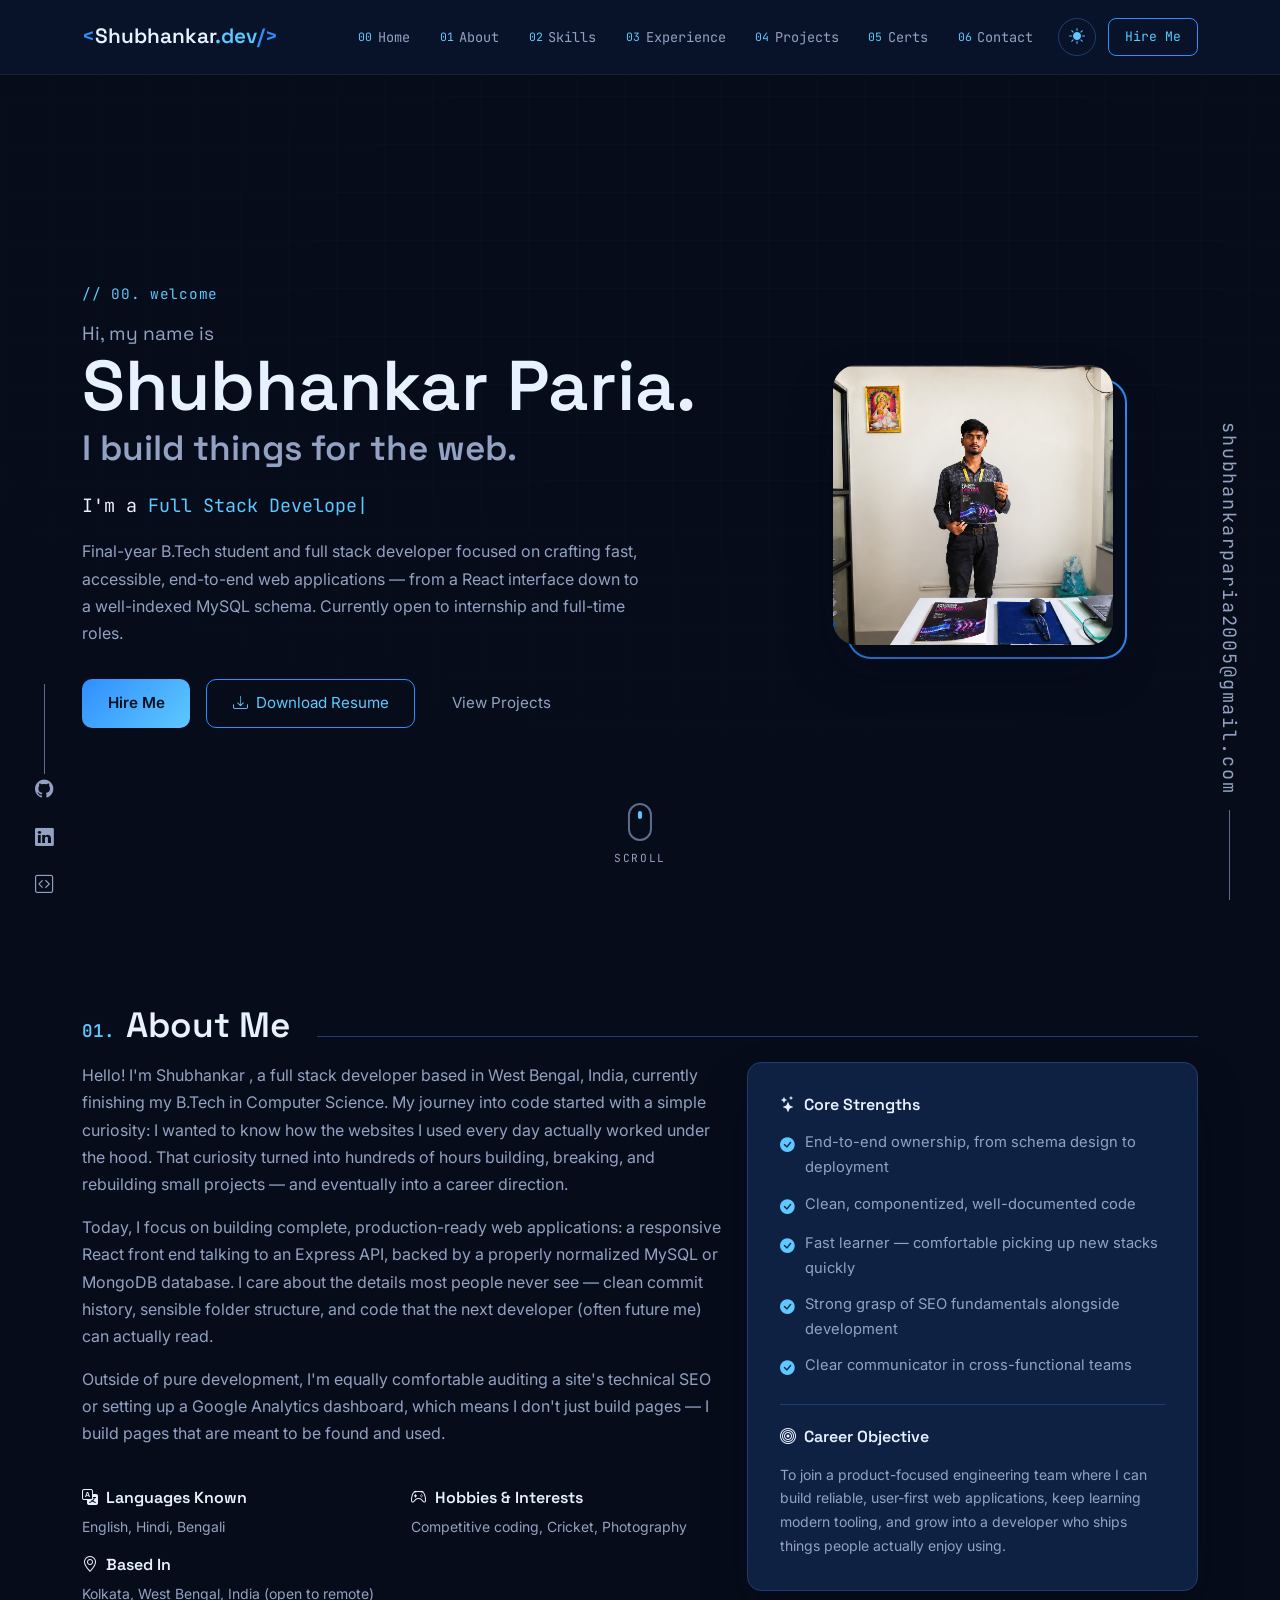
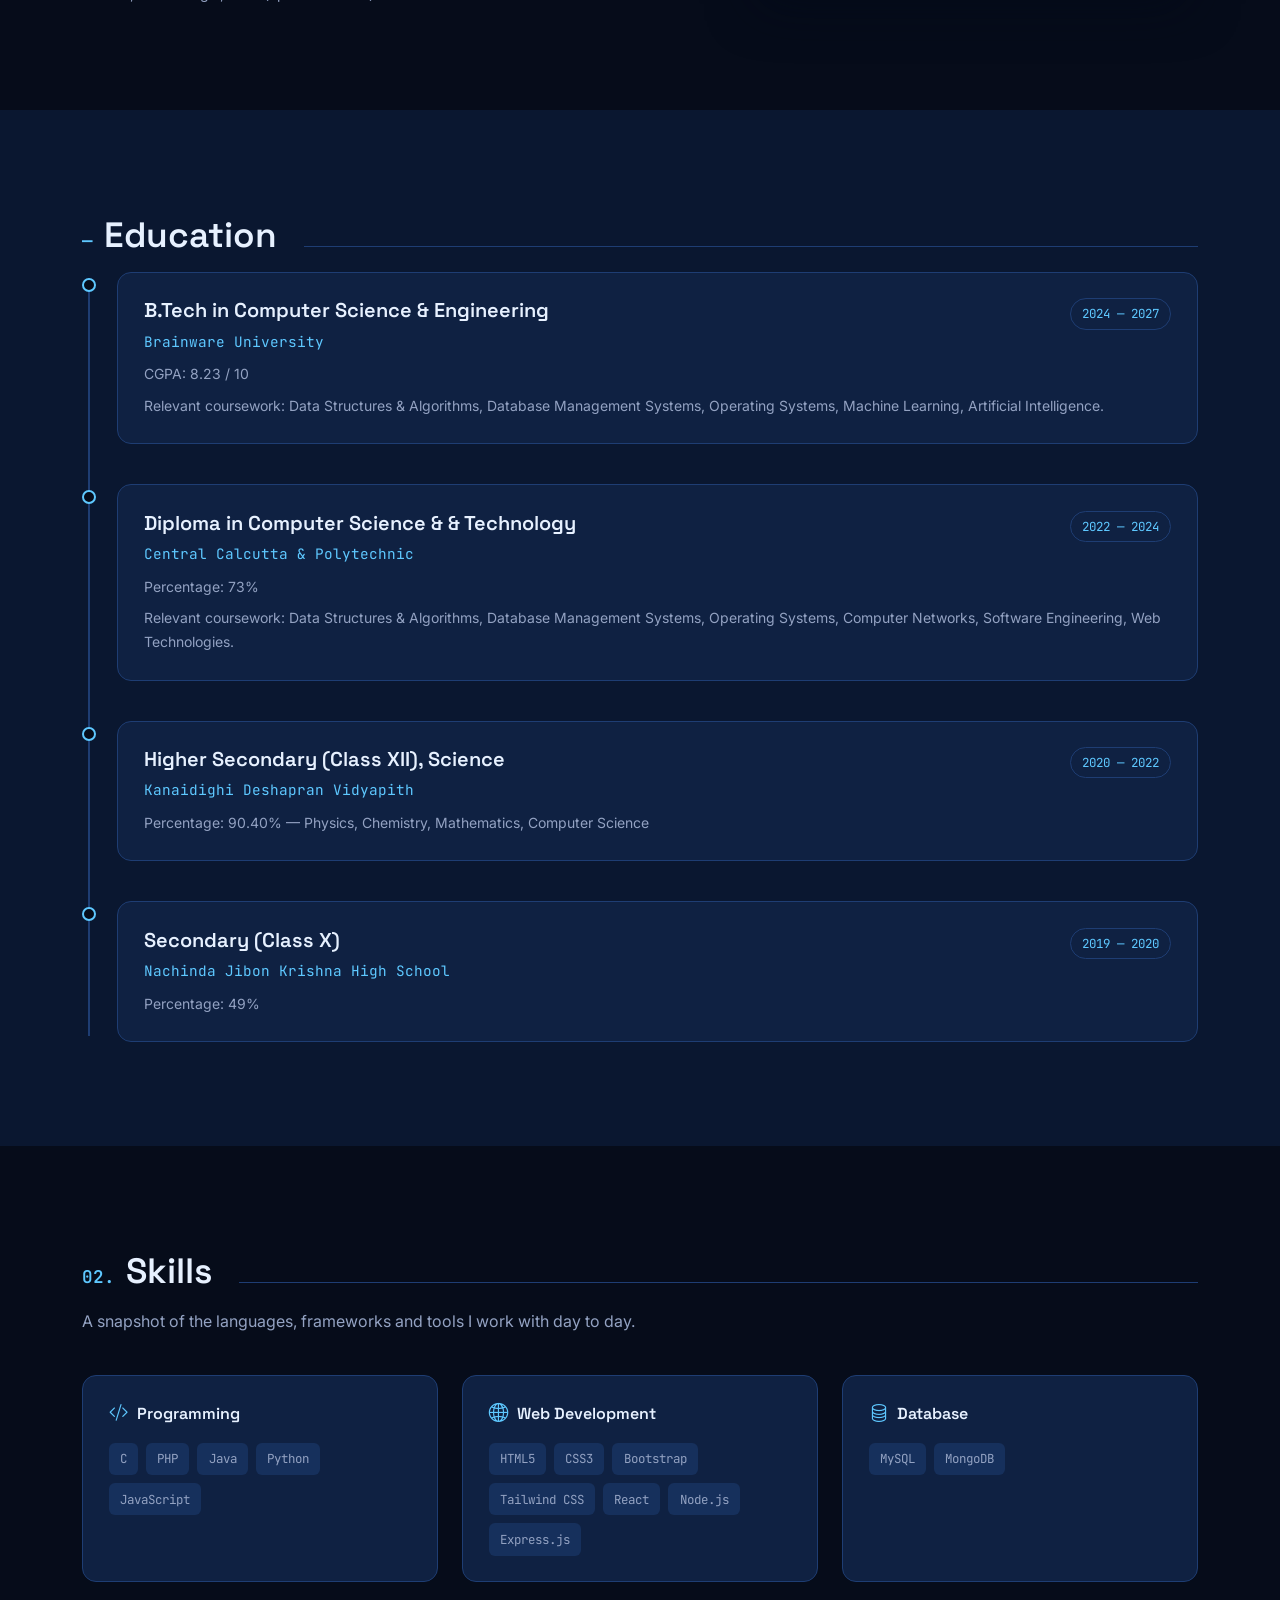
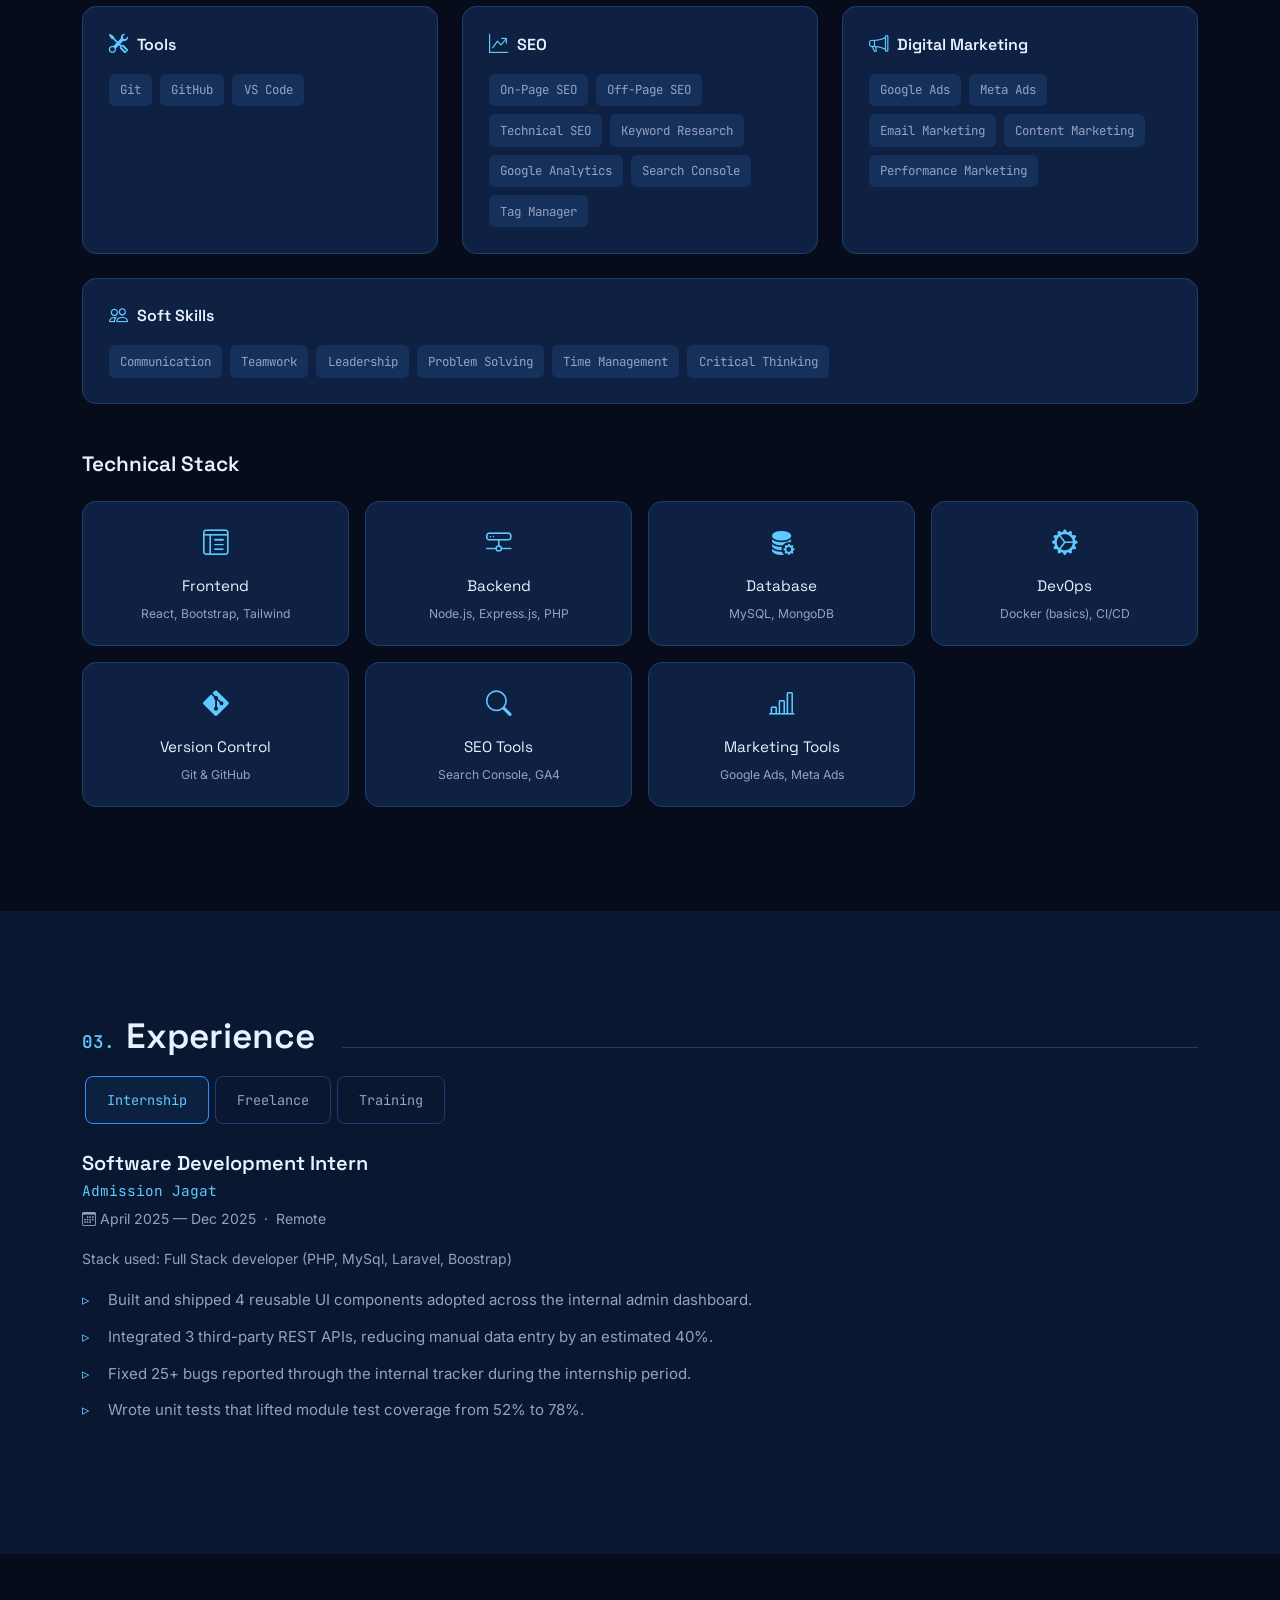
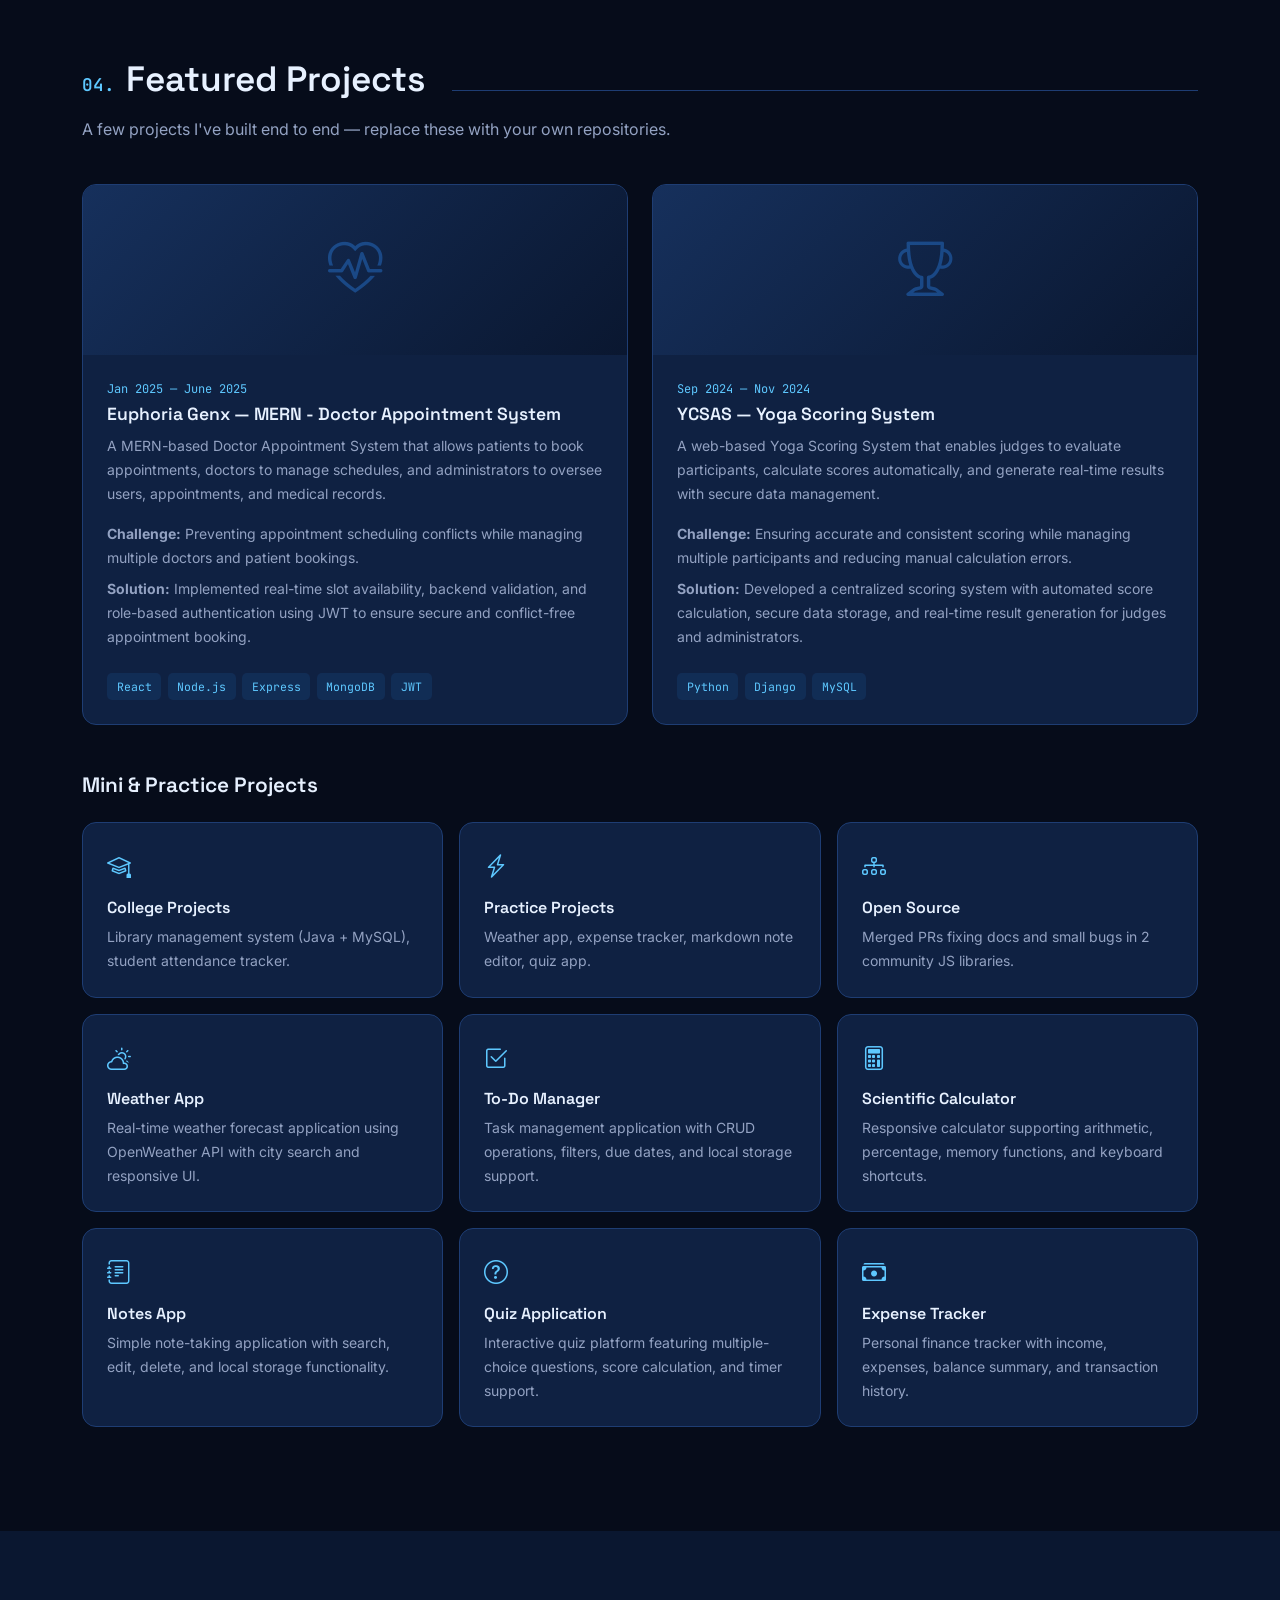
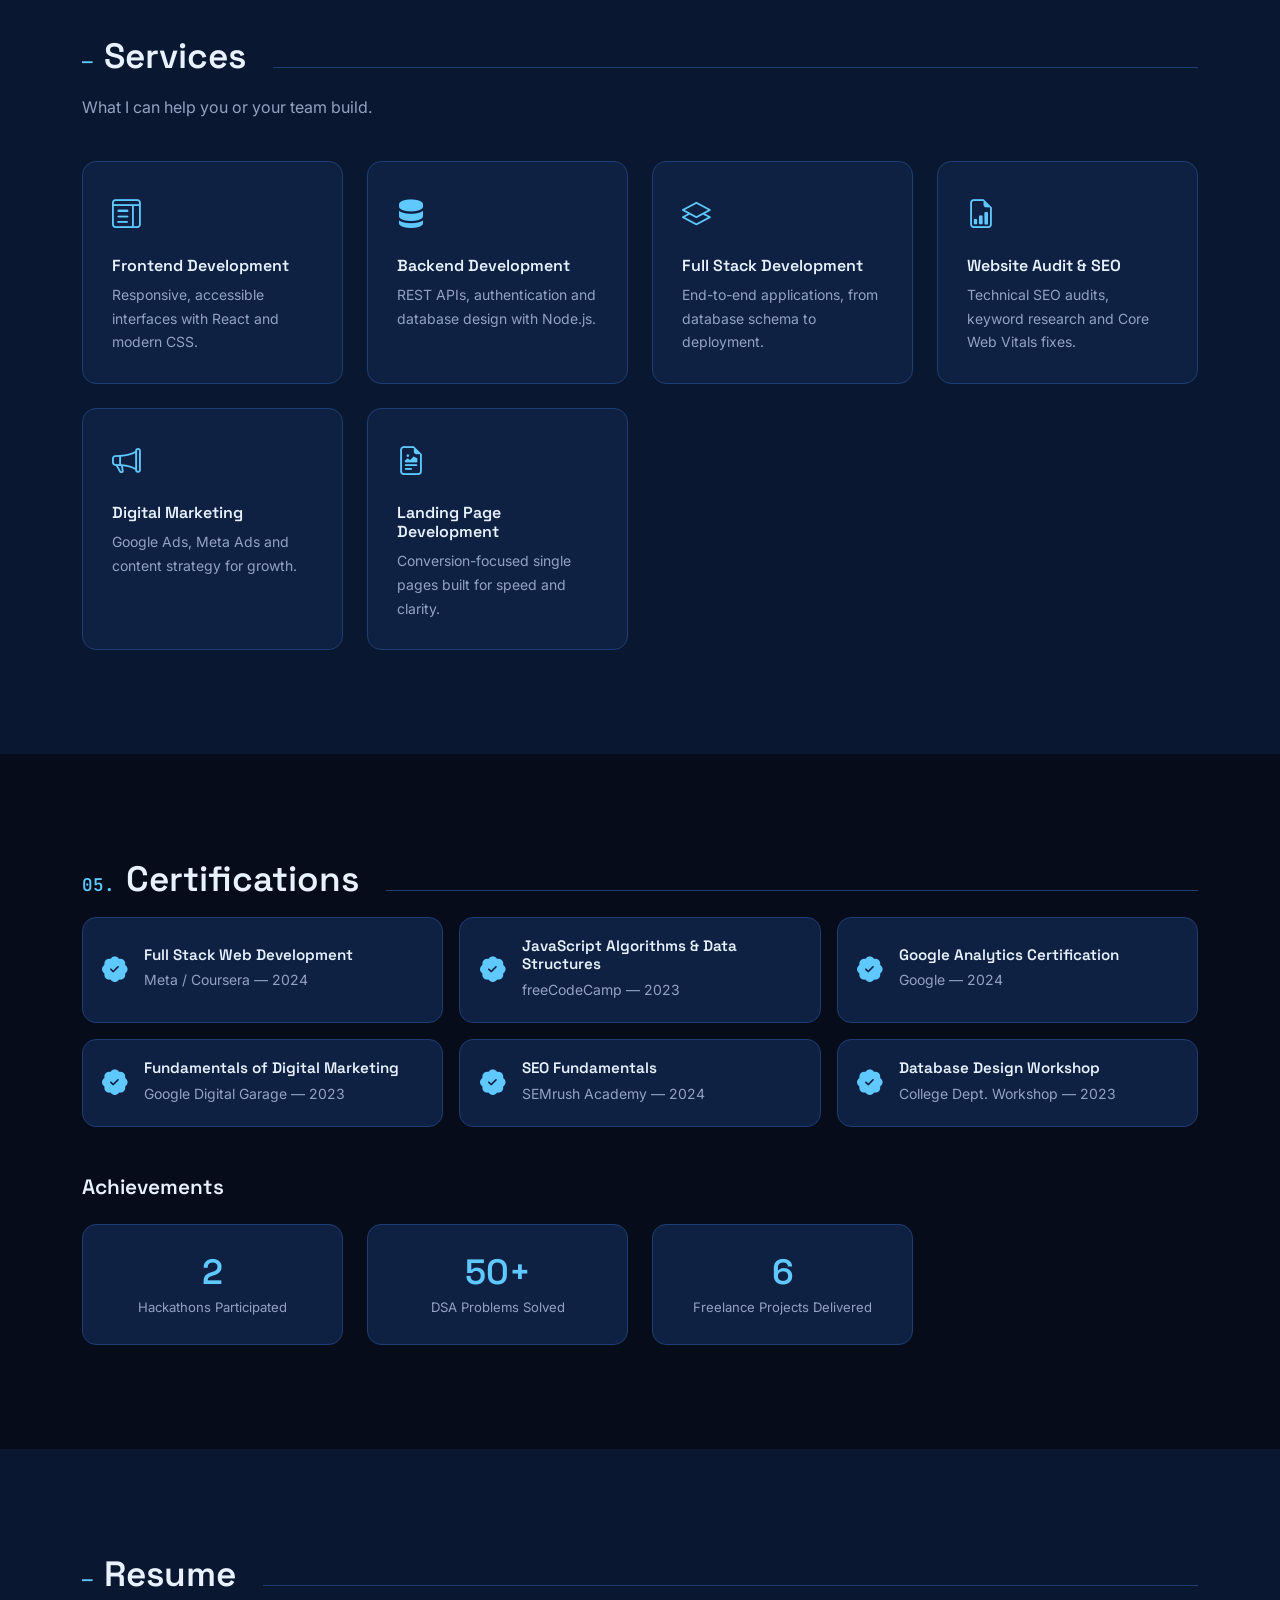
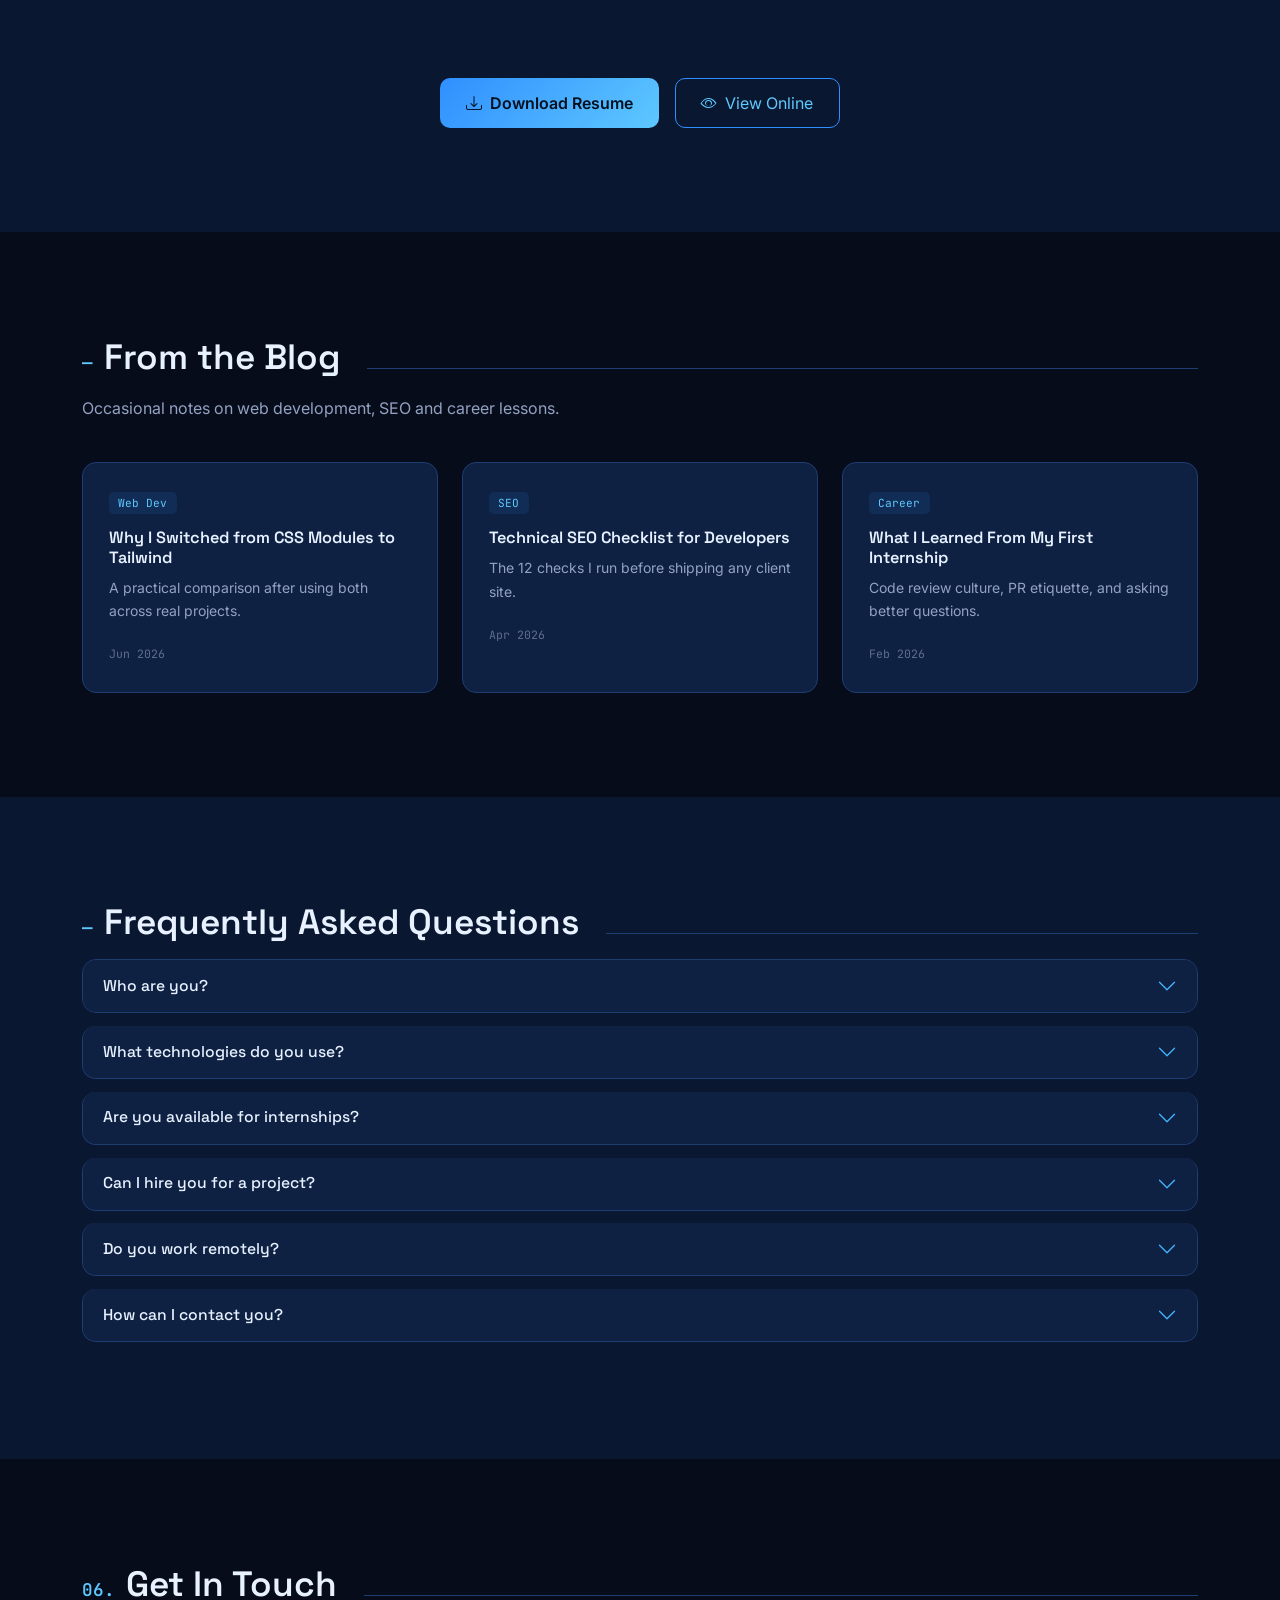
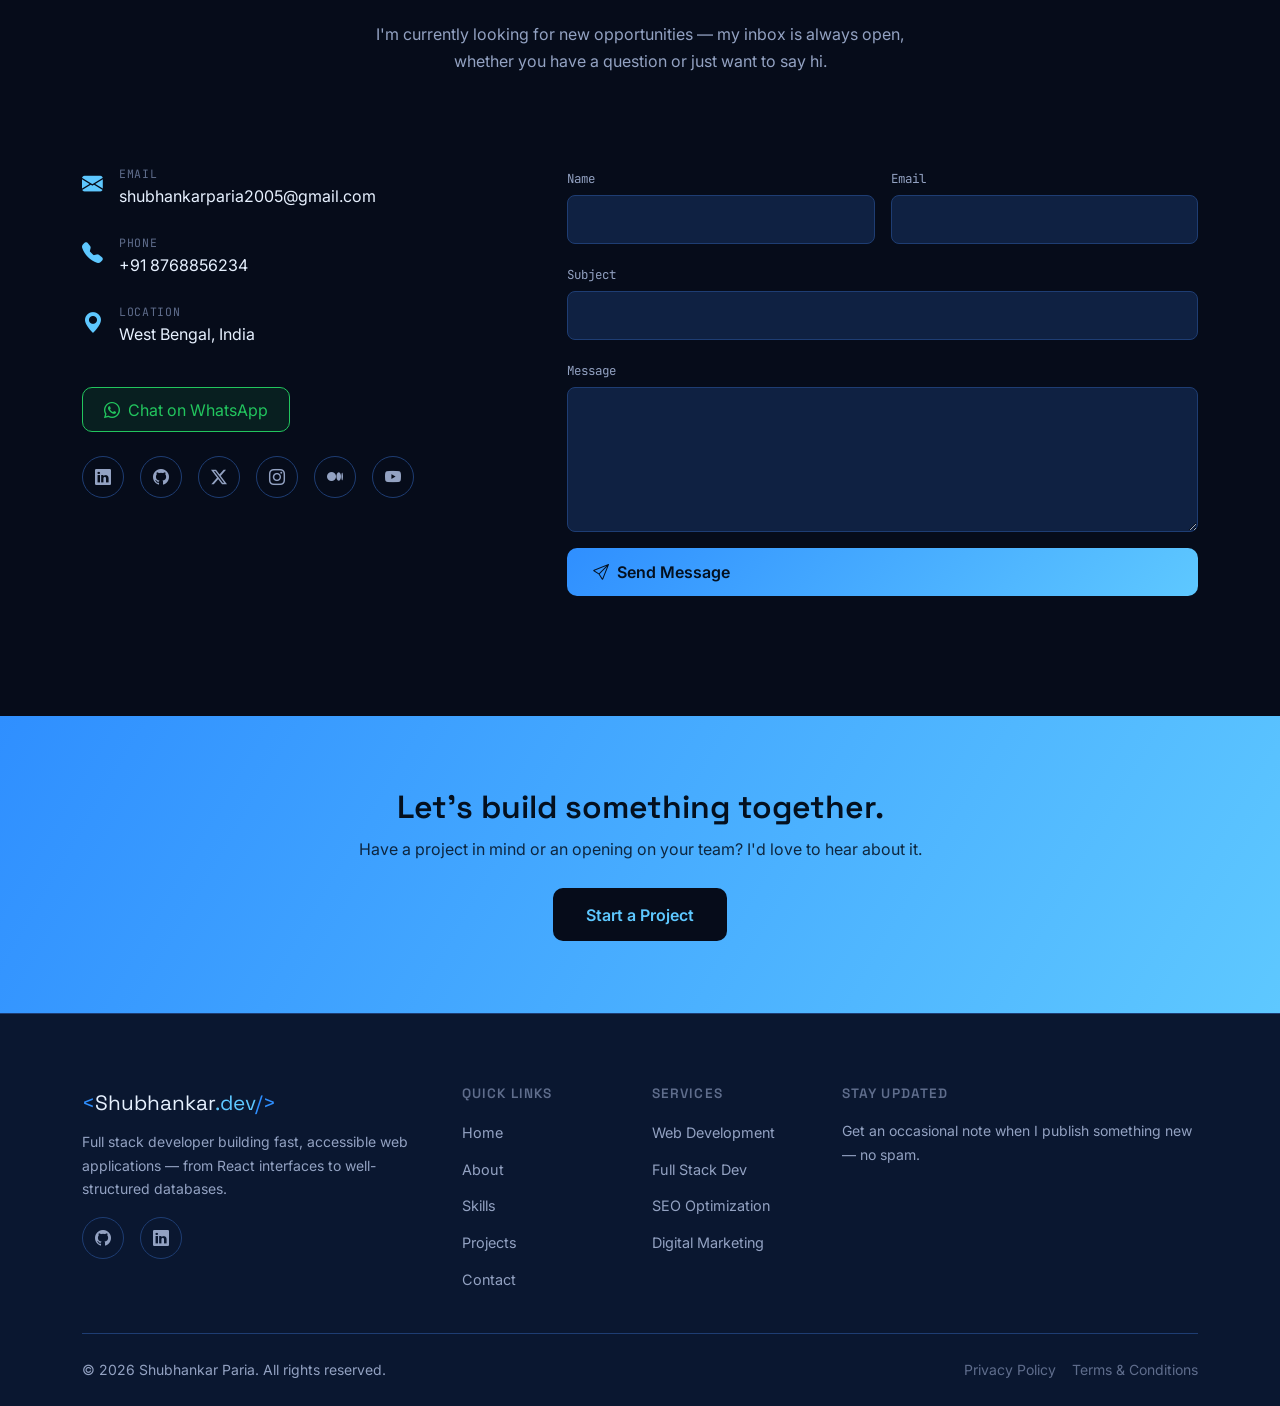
==== commit 1309d1f0: "Update index.html" ====
--- a/index.html
+++ b/index.html
@@ -87,7 +87,7 @@
         </p>
         <div class="hero-cta d-flex flex-wrap gap-3" data-reveal>
           <a href="#contact" class="btn btn-accent-solid">Hire Me</a>
-          <a href="assets/Shubhankar Paria Updated 2026 cv.pdf" download class="btn btn-accent-outline">
+          <a href="assets/Shubhankar Paria Resume 2026.pdf" download class="btn btn-accent-outline">
             <i class="bi bi-download me-2"></i>Download Resume
           </a>
           <a href="#projects" class="btn btn-ghost">View Projects</a>
@@ -770,7 +770,7 @@
       Want the short version? Grab a copy of my resume or view it right here.
     </p>
     <div class="d-flex flex-wrap justify-content-center gap-3" data-reveal>
-      <a href="assets/Shubhankar Paria Updated 2026 cv.pdf" download class="btn btn-accent-solid"><i class="bi bi-download me-2"></i>Download Resume</a>
+      <a href="assets/Shubhankar Paria Resume 2026.pdf" download class="btn btn-accent-solid"><i class="bi bi-download me-2"></i>Download Resume</a>
       <a href="assets/Shubhankar Paria Updated 2026 cv.pdf" target="_blank" class="btn btn-accent-outline"><i class="bi bi-eye me-2"></i>View Online</a>
     </div>
   </div>
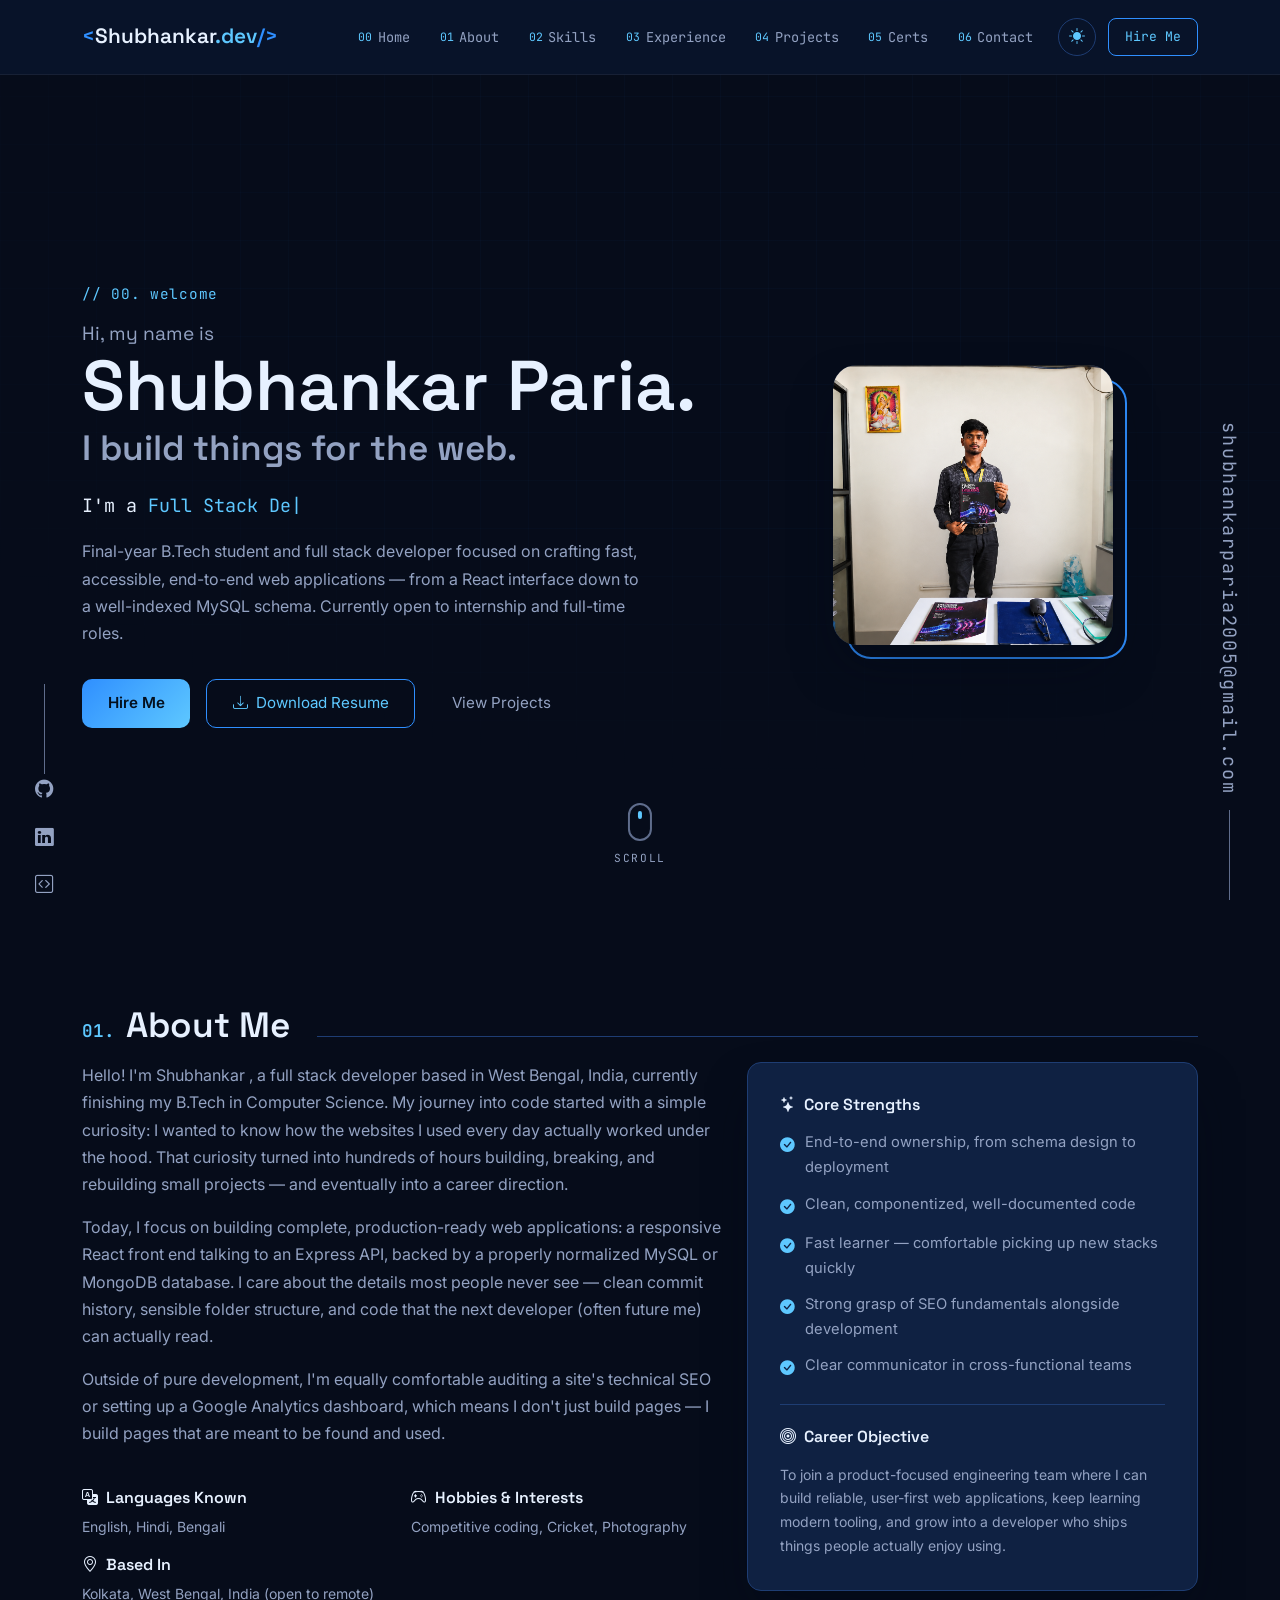
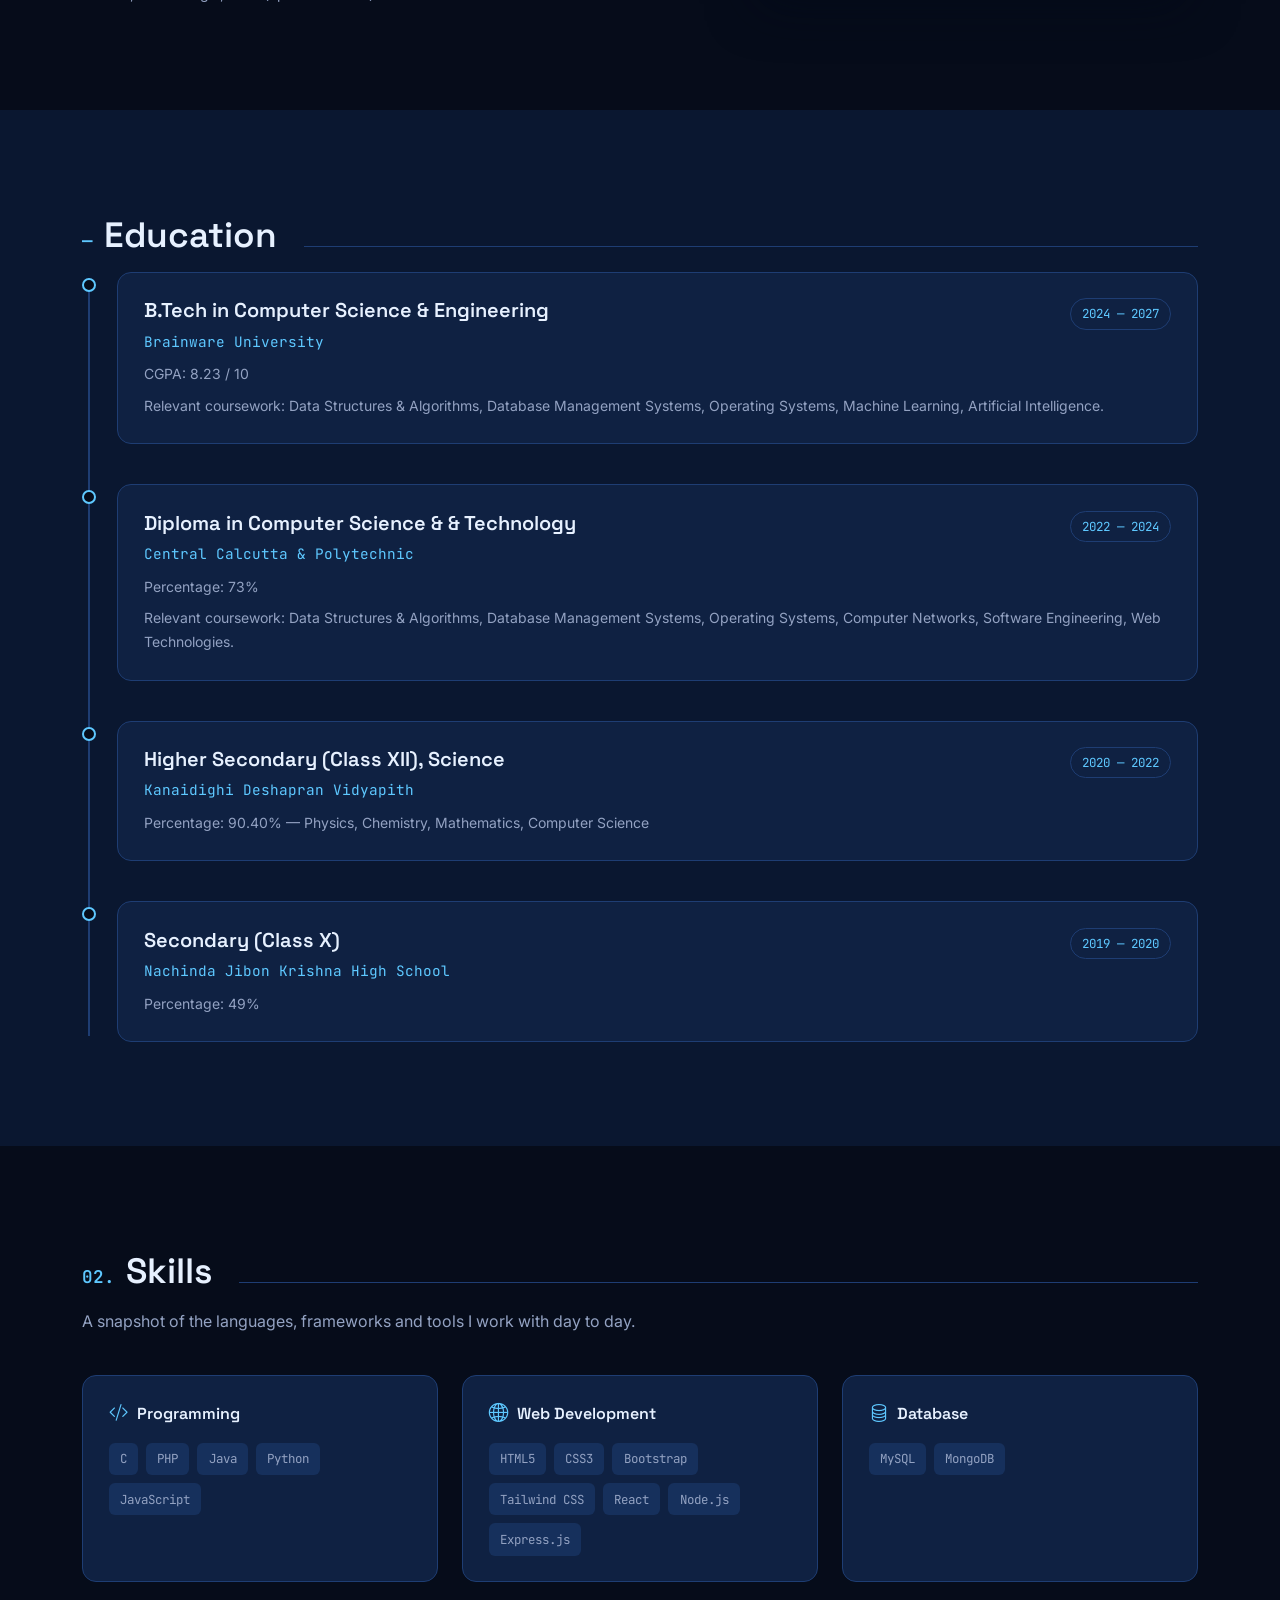
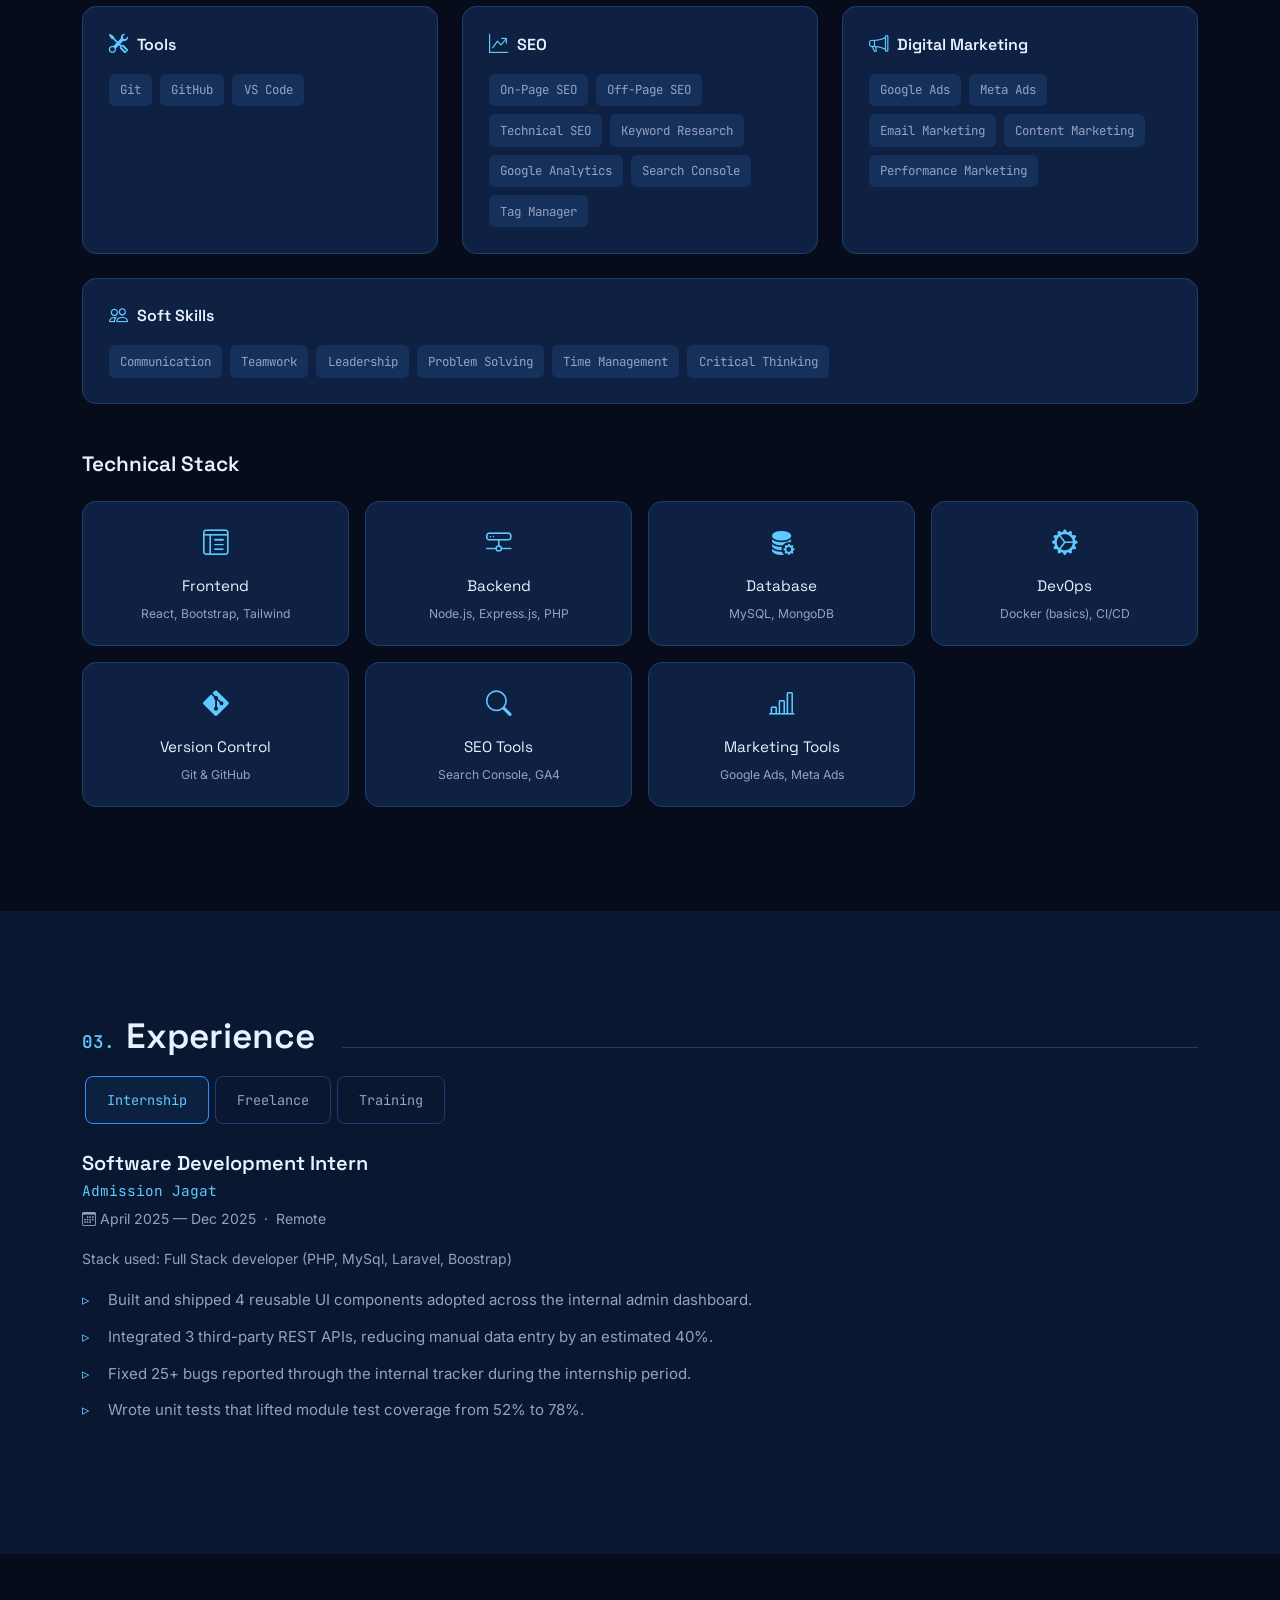
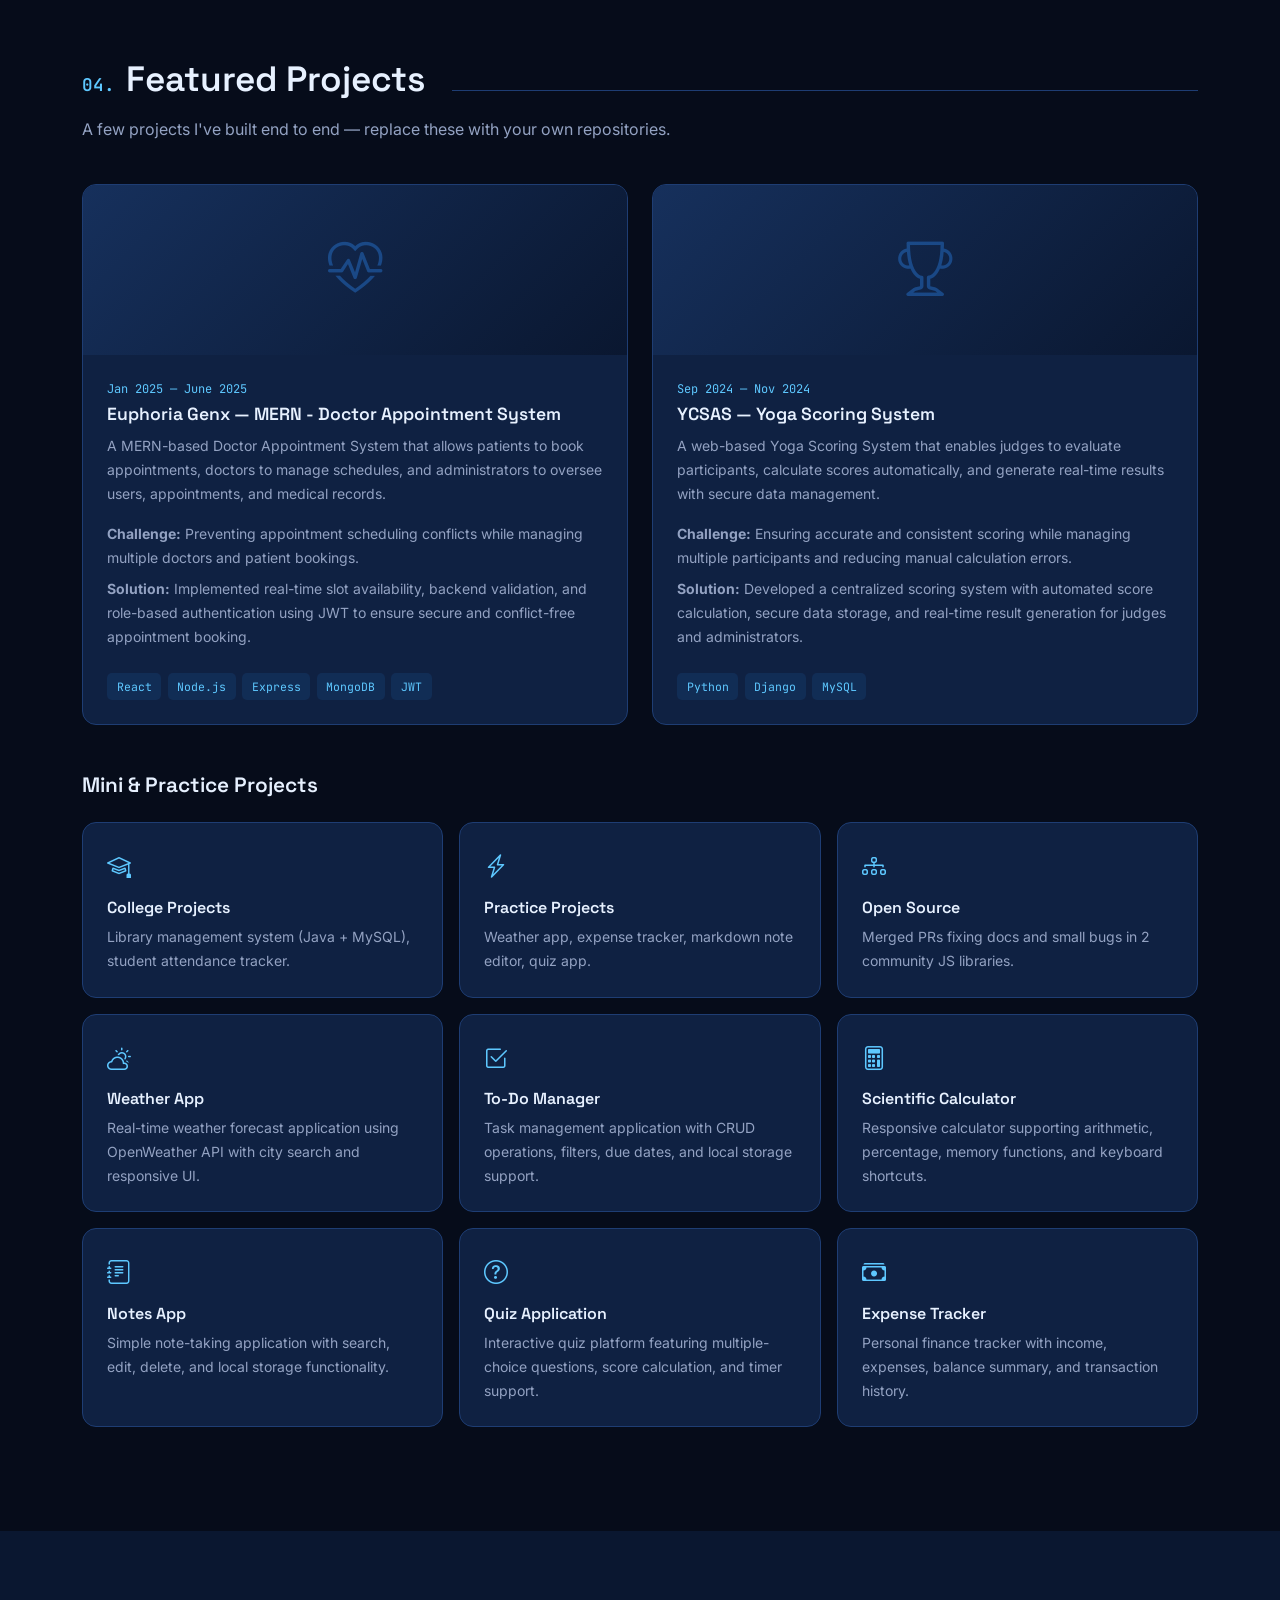
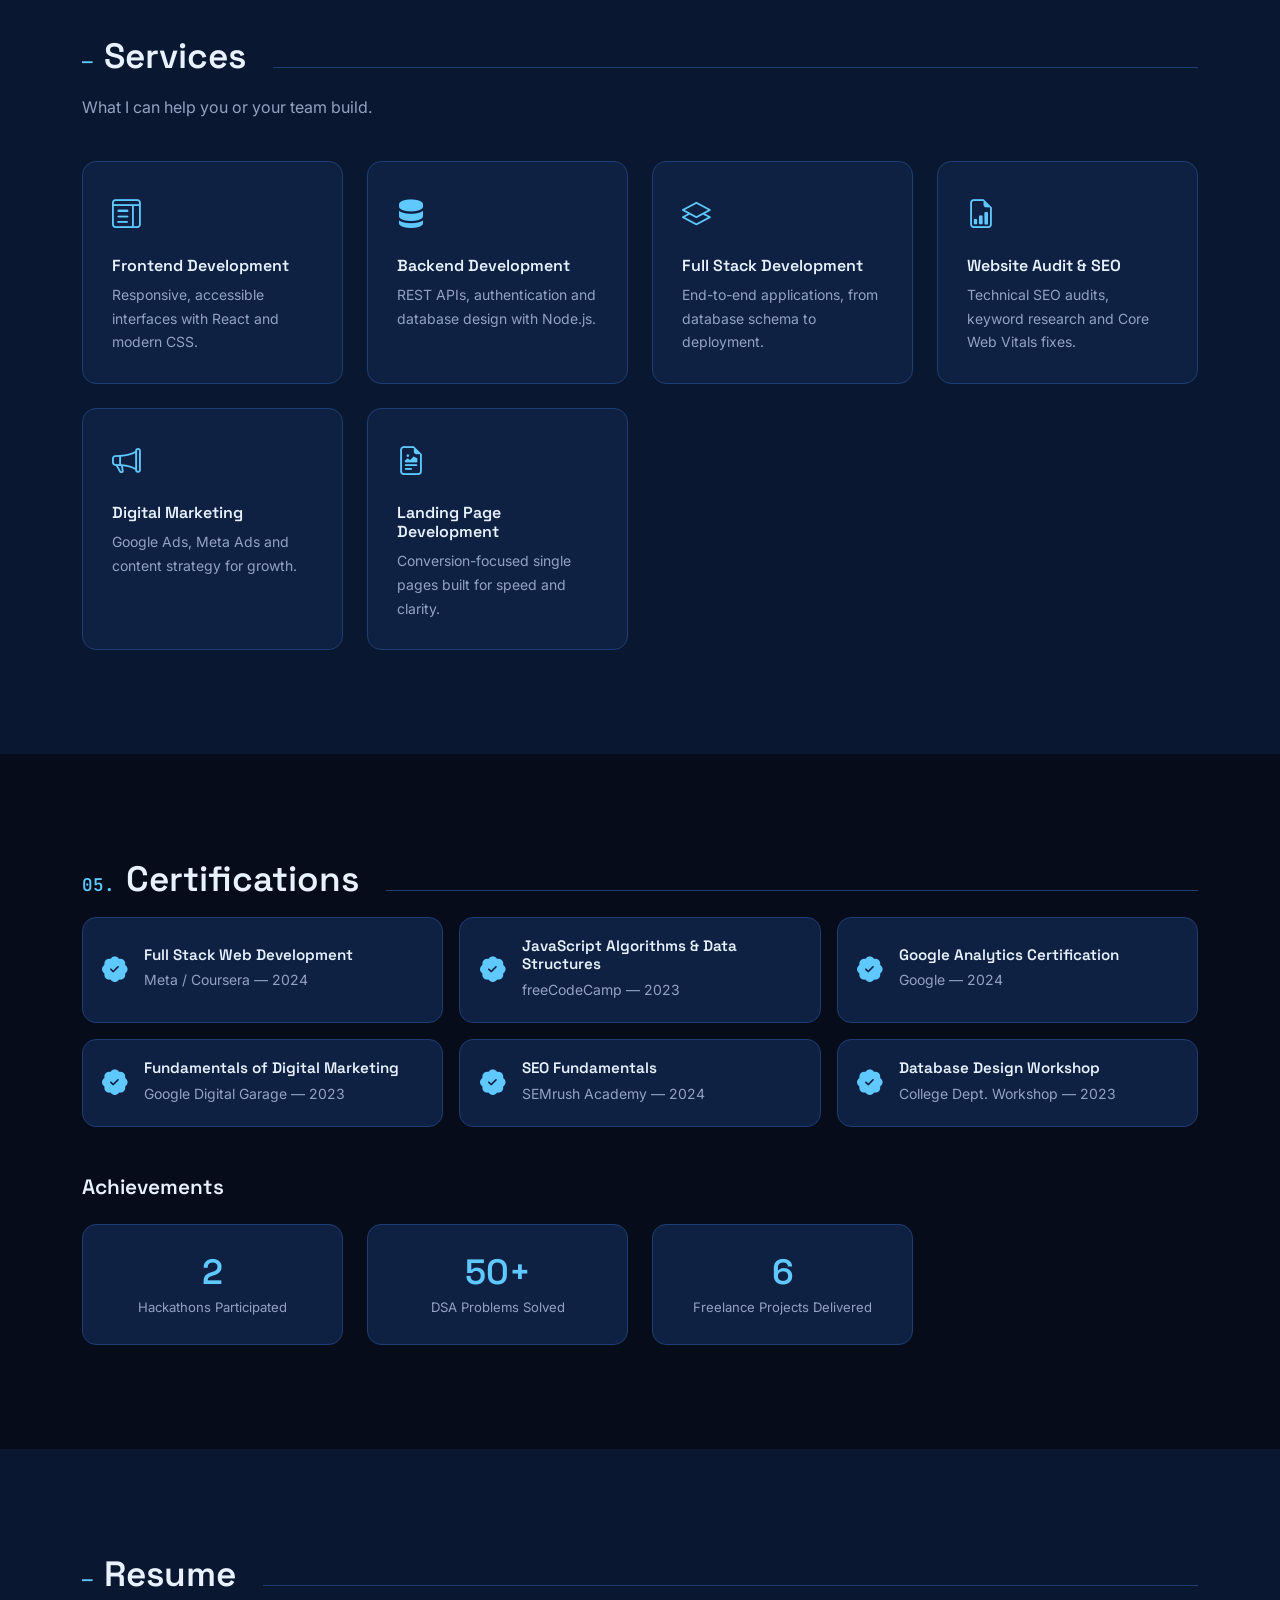
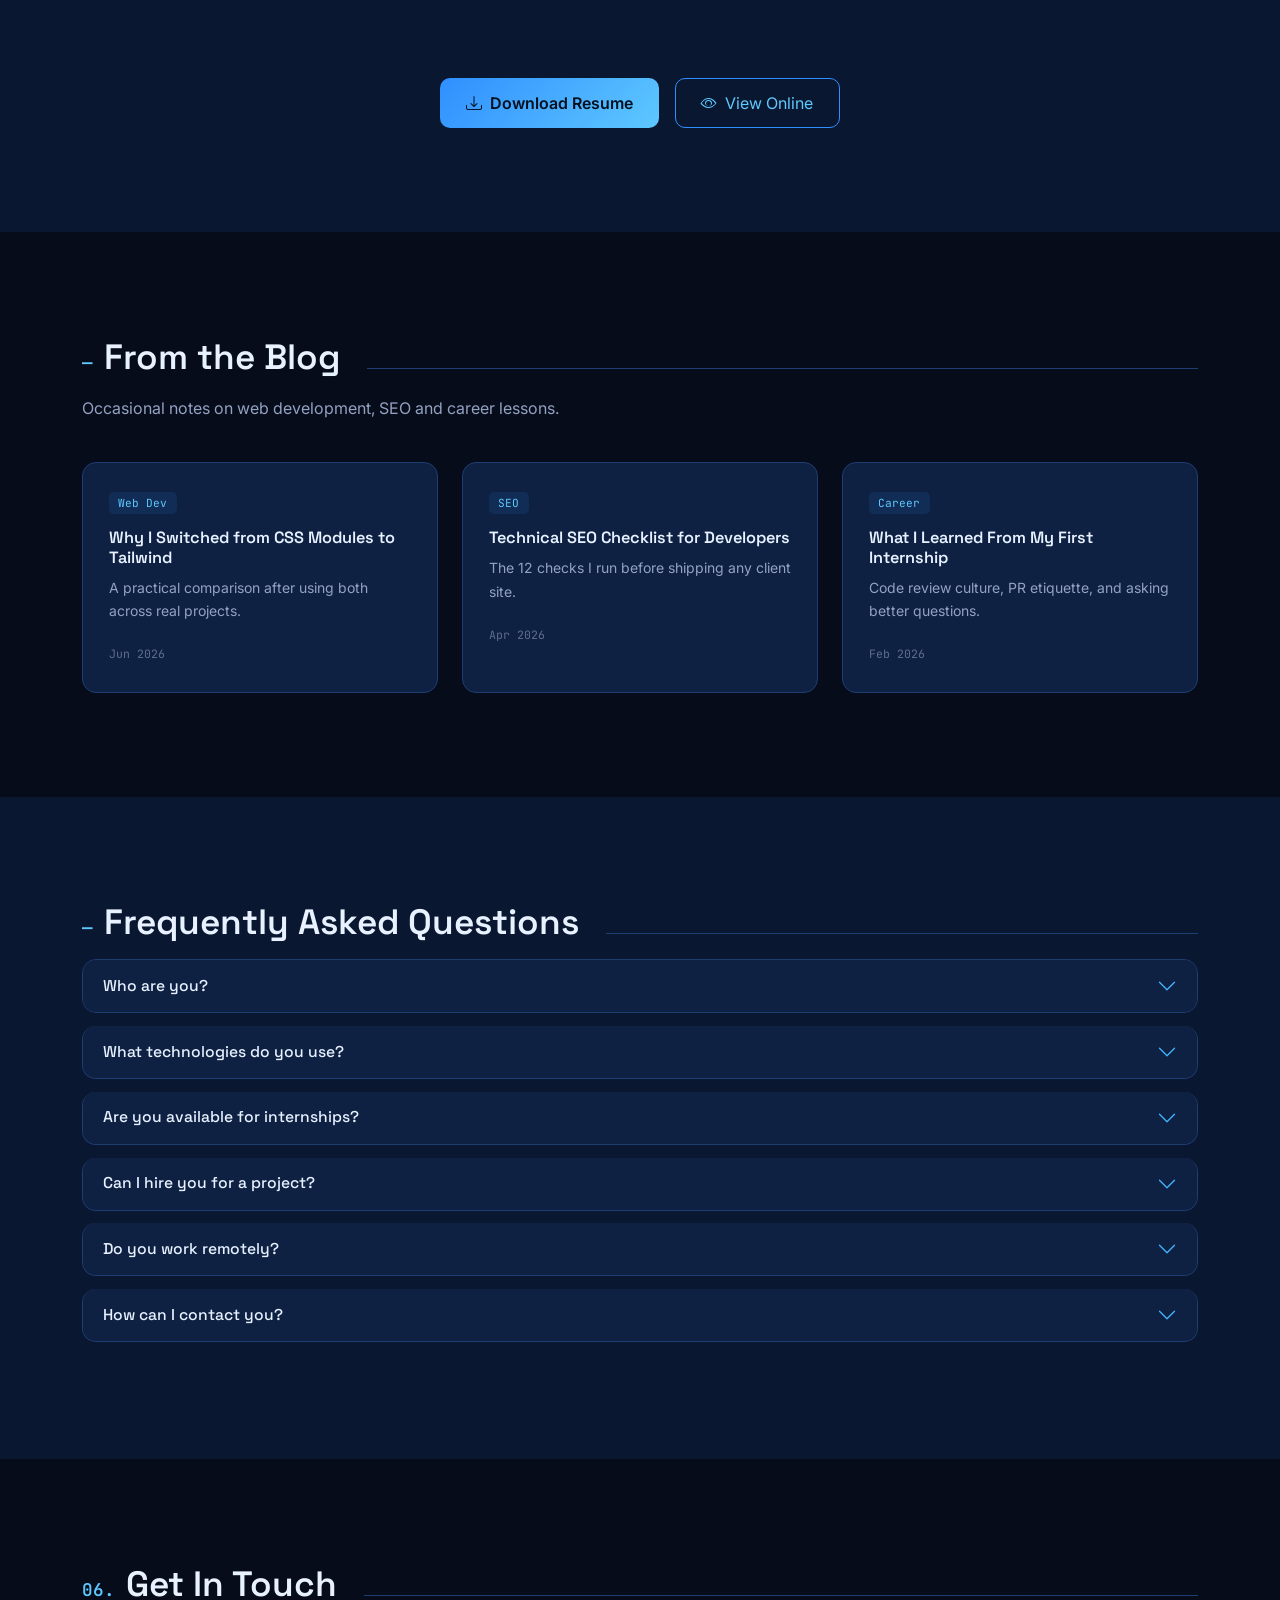
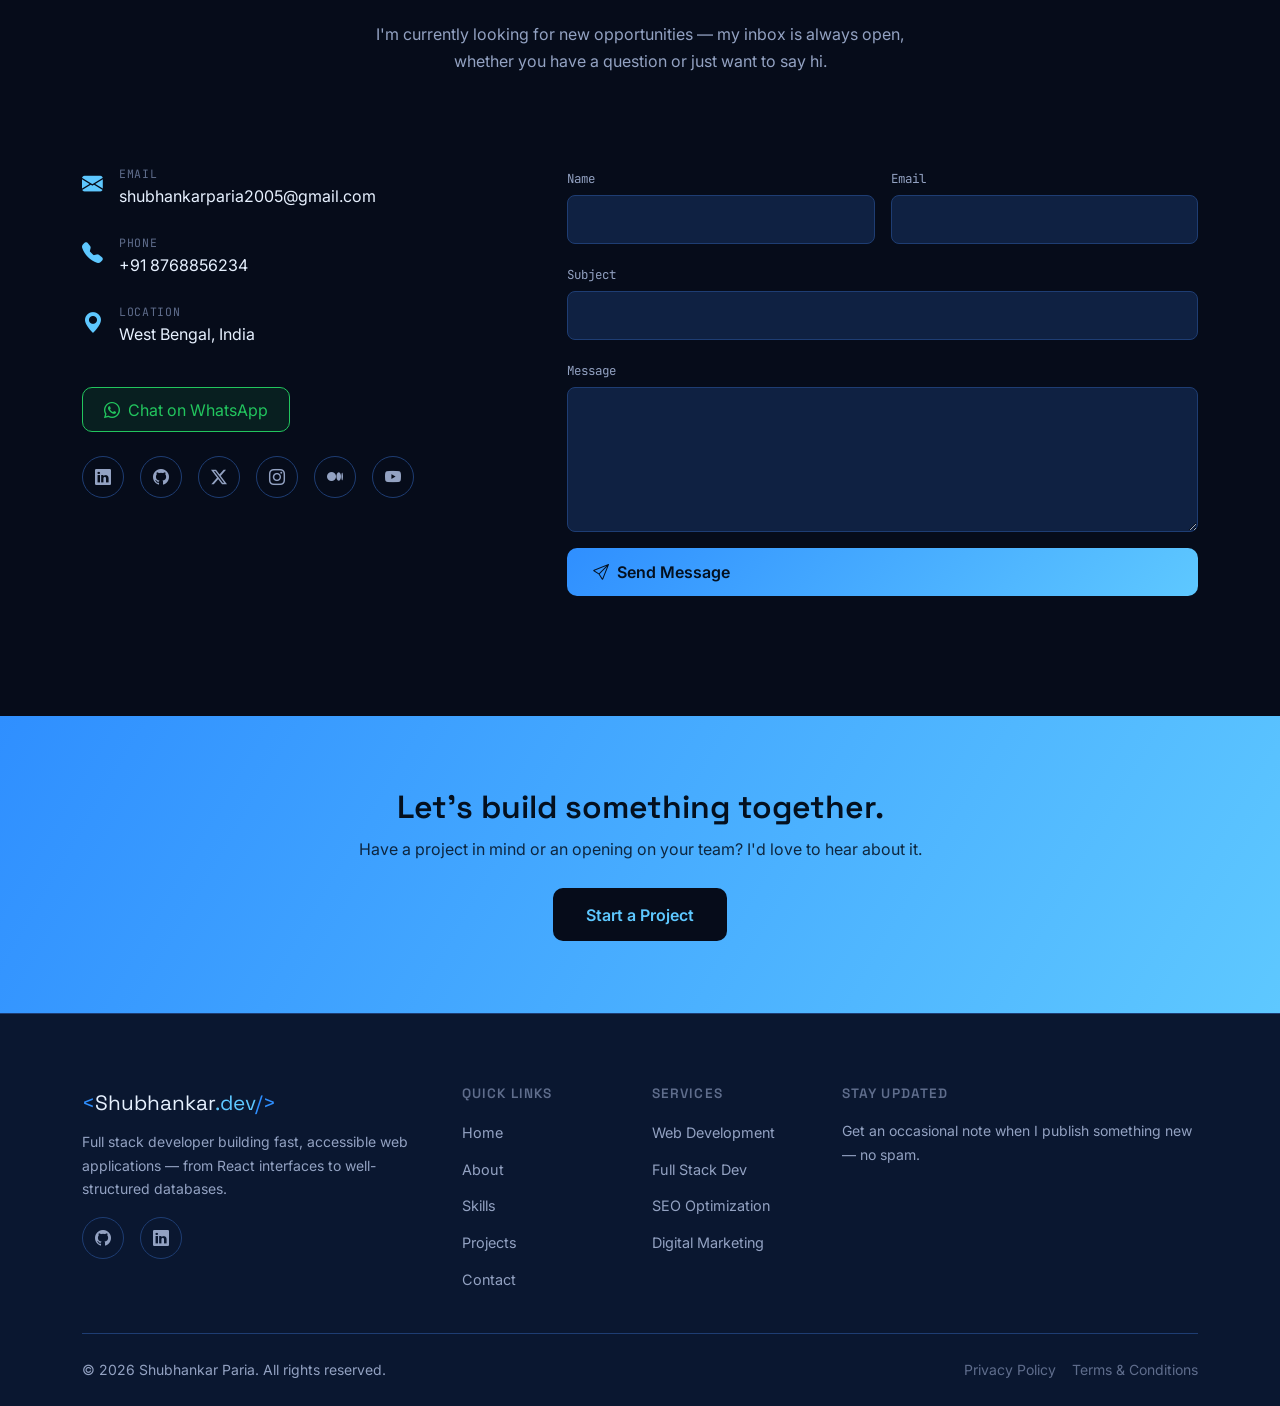
==== commit c1dc5df2: "Update index.html" ====
--- a/index.html
+++ b/index.html
@@ -771,7 +771,7 @@
     </p>
     <div class="d-flex flex-wrap justify-content-center gap-3" data-reveal>
       <a href="assets/Shubhankar Paria Resume 2026.pdf" download class="btn btn-accent-solid"><i class="bi bi-download me-2"></i>Download Resume</a>
-      <a href="assets/Shubhankar Paria Updated 2026 cv.pdf" target="_blank" class="btn btn-accent-outline"><i class="bi bi-eye me-2"></i>View Online</a>
+      <a href="assets/Shubhankar Paria Resume 2026.pdf" target="_blank" class="btn btn-accent-outline"><i class="bi bi-eye me-2"></i>View Online</a>
     </div>
   </div>
 </section>
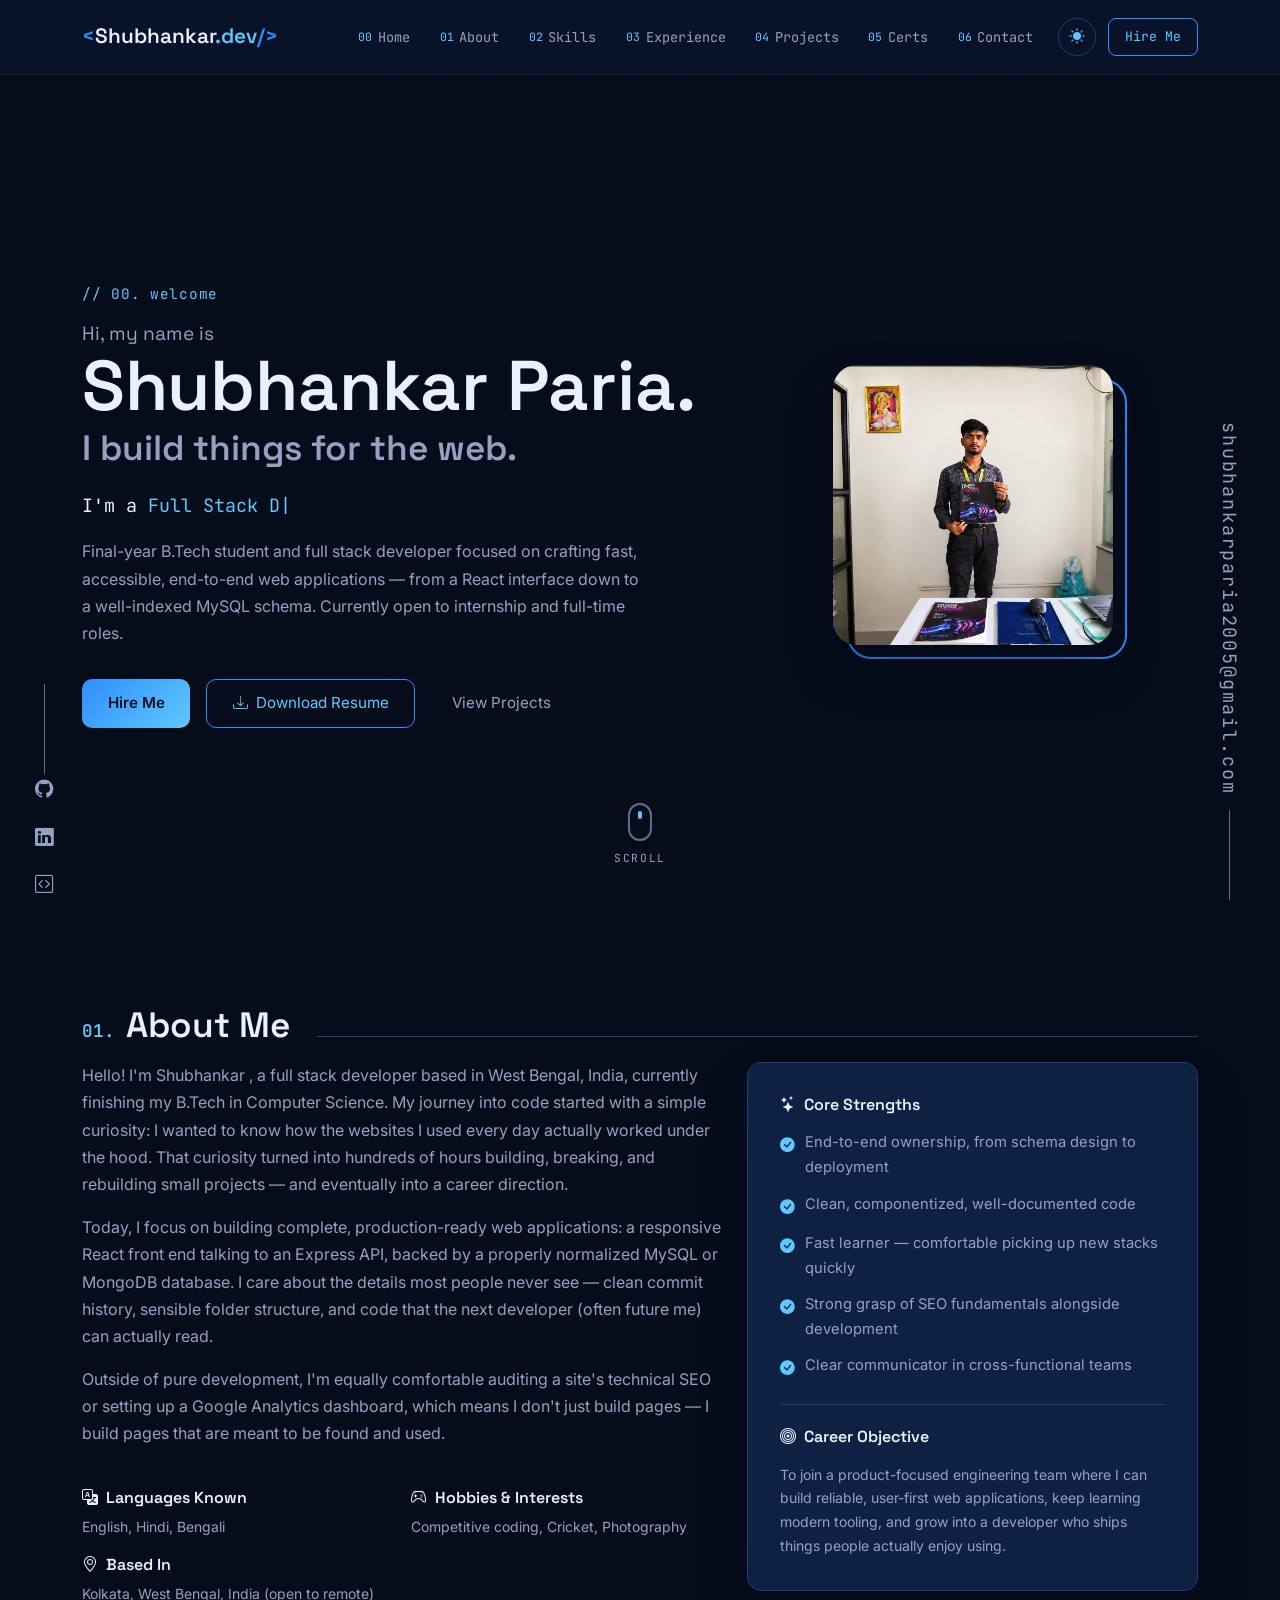
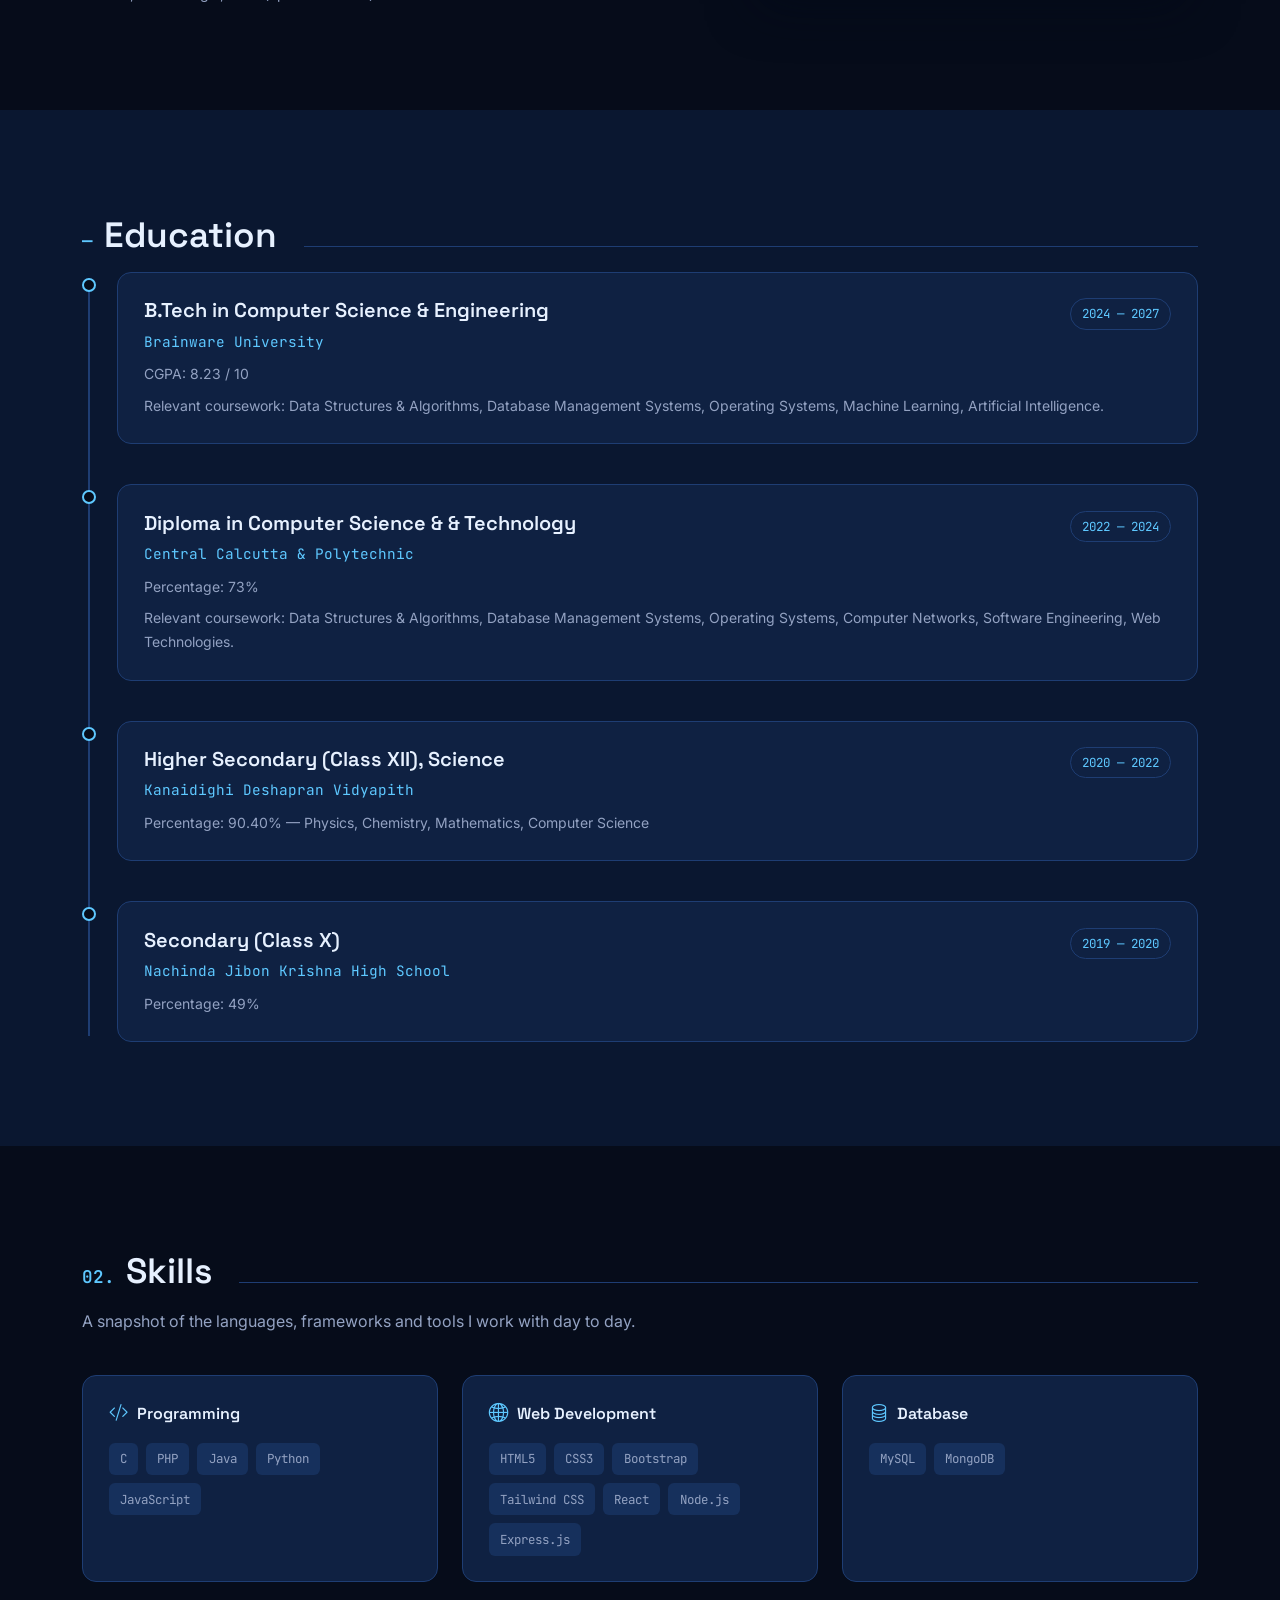
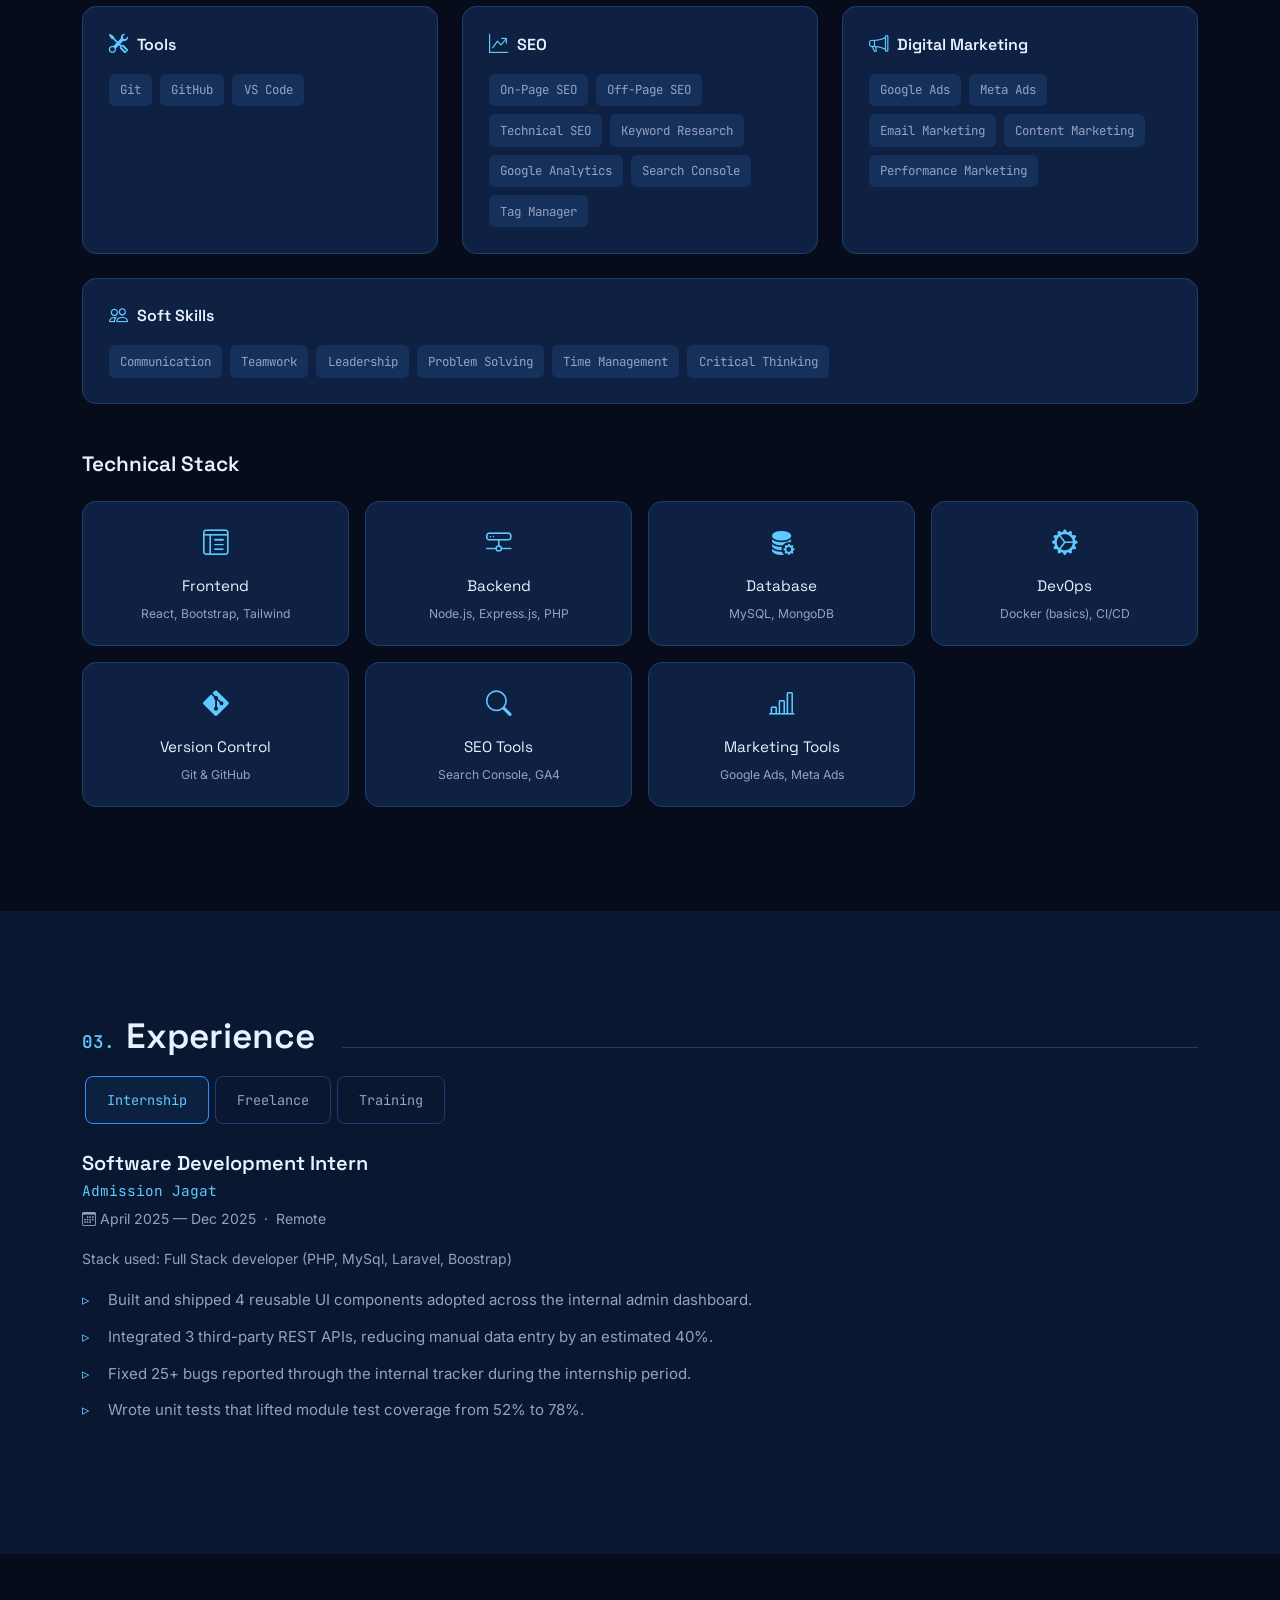
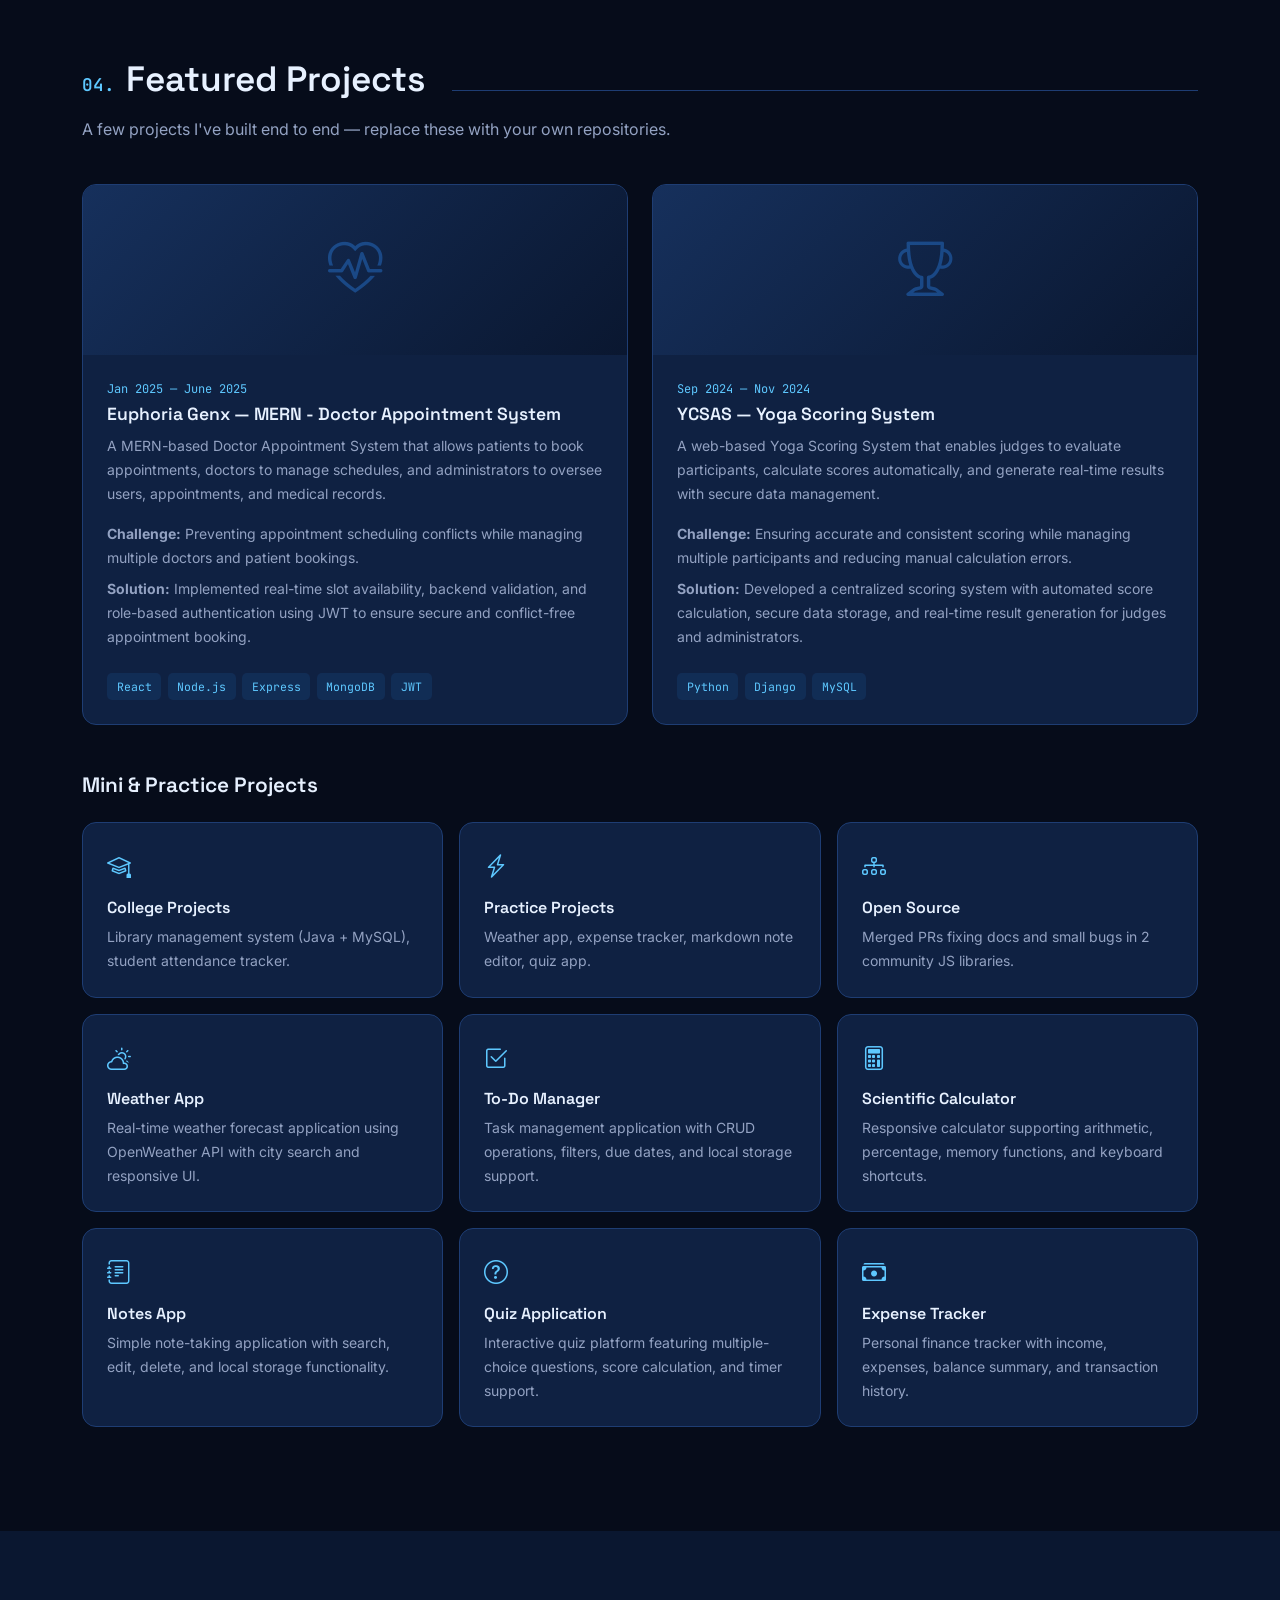
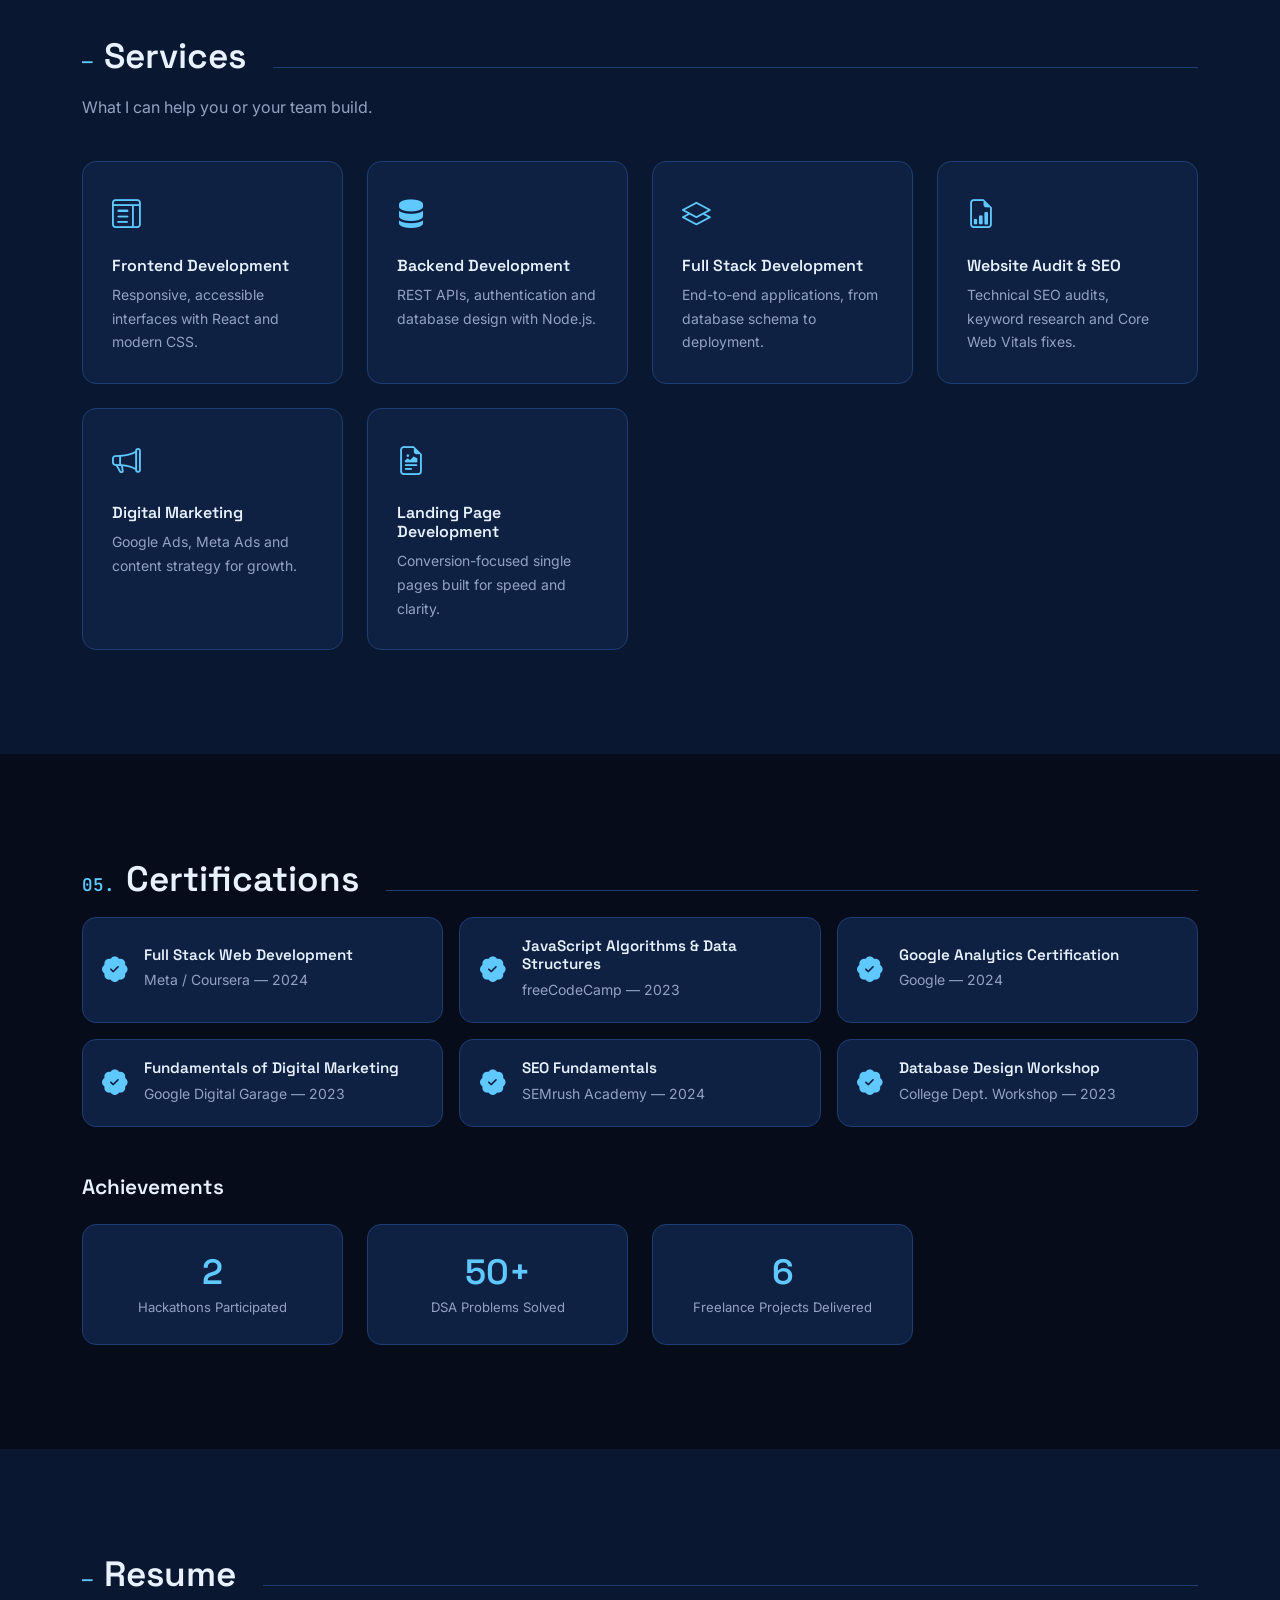
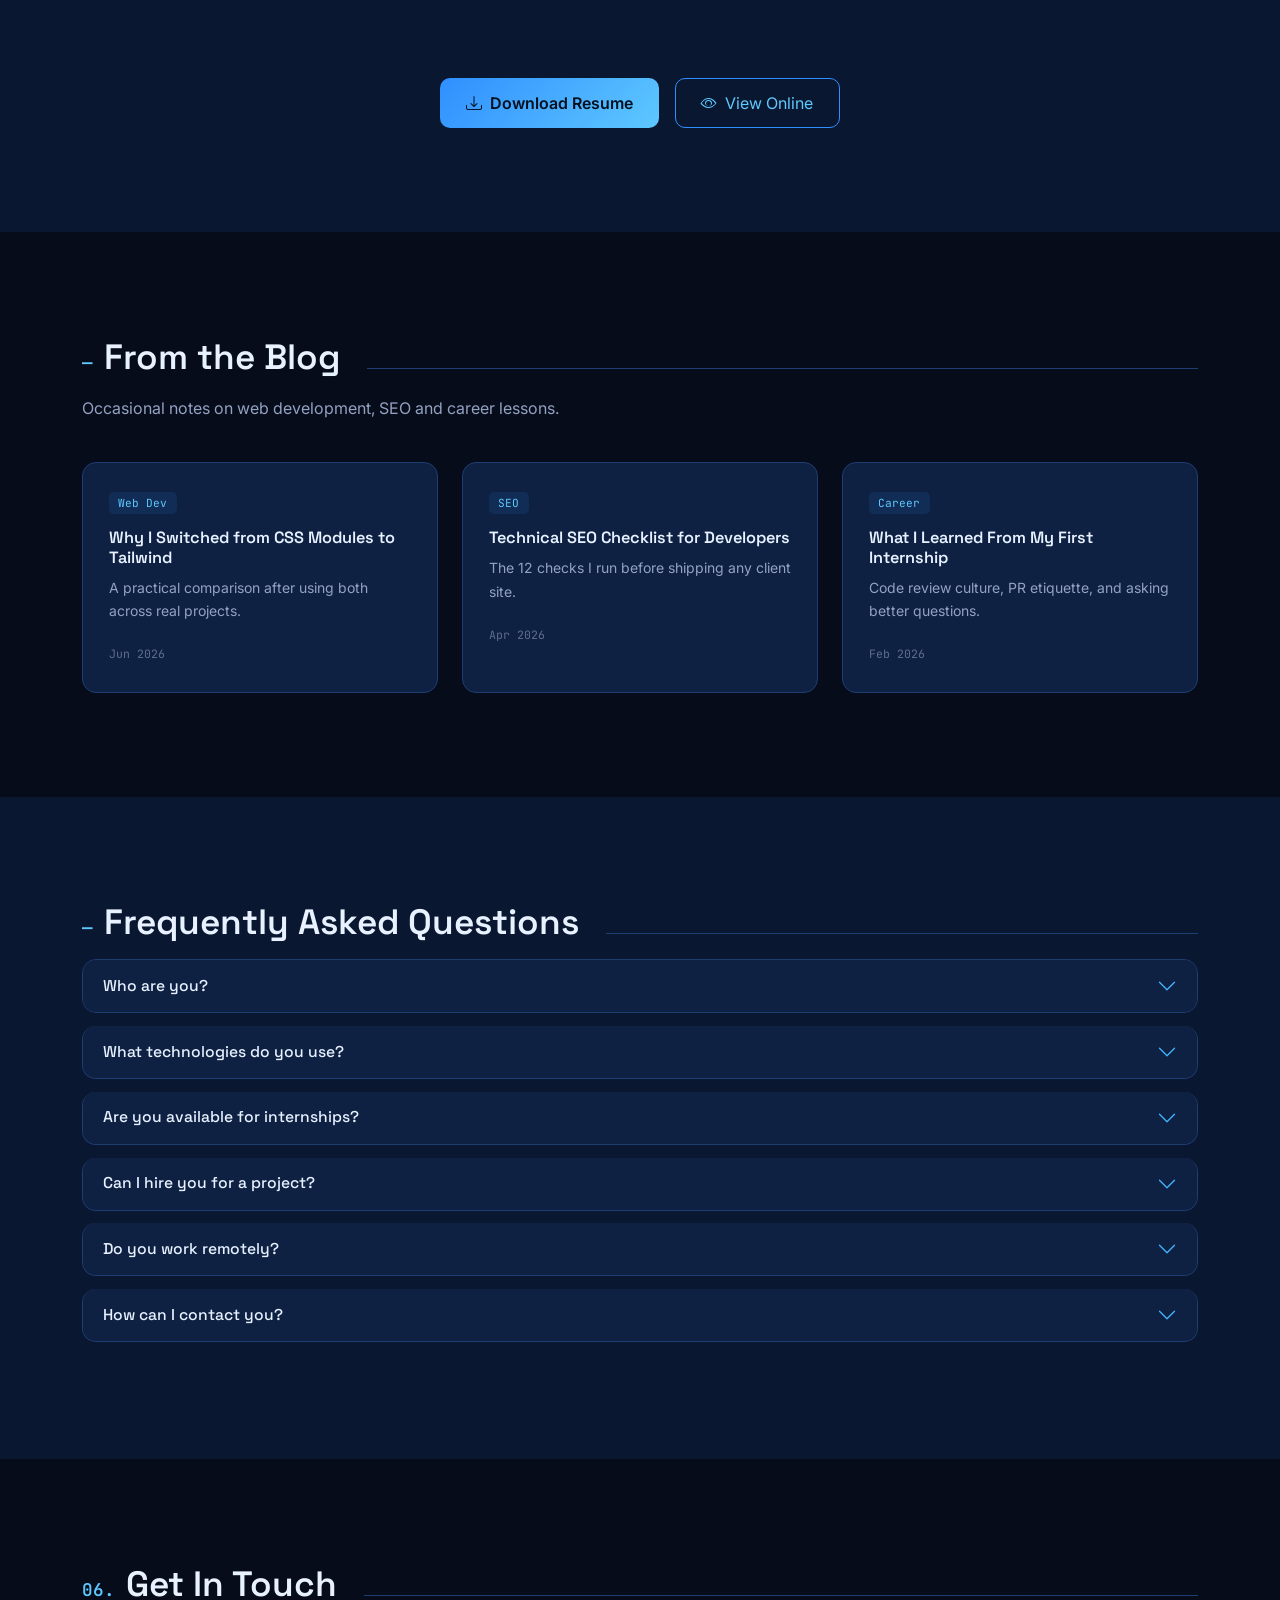
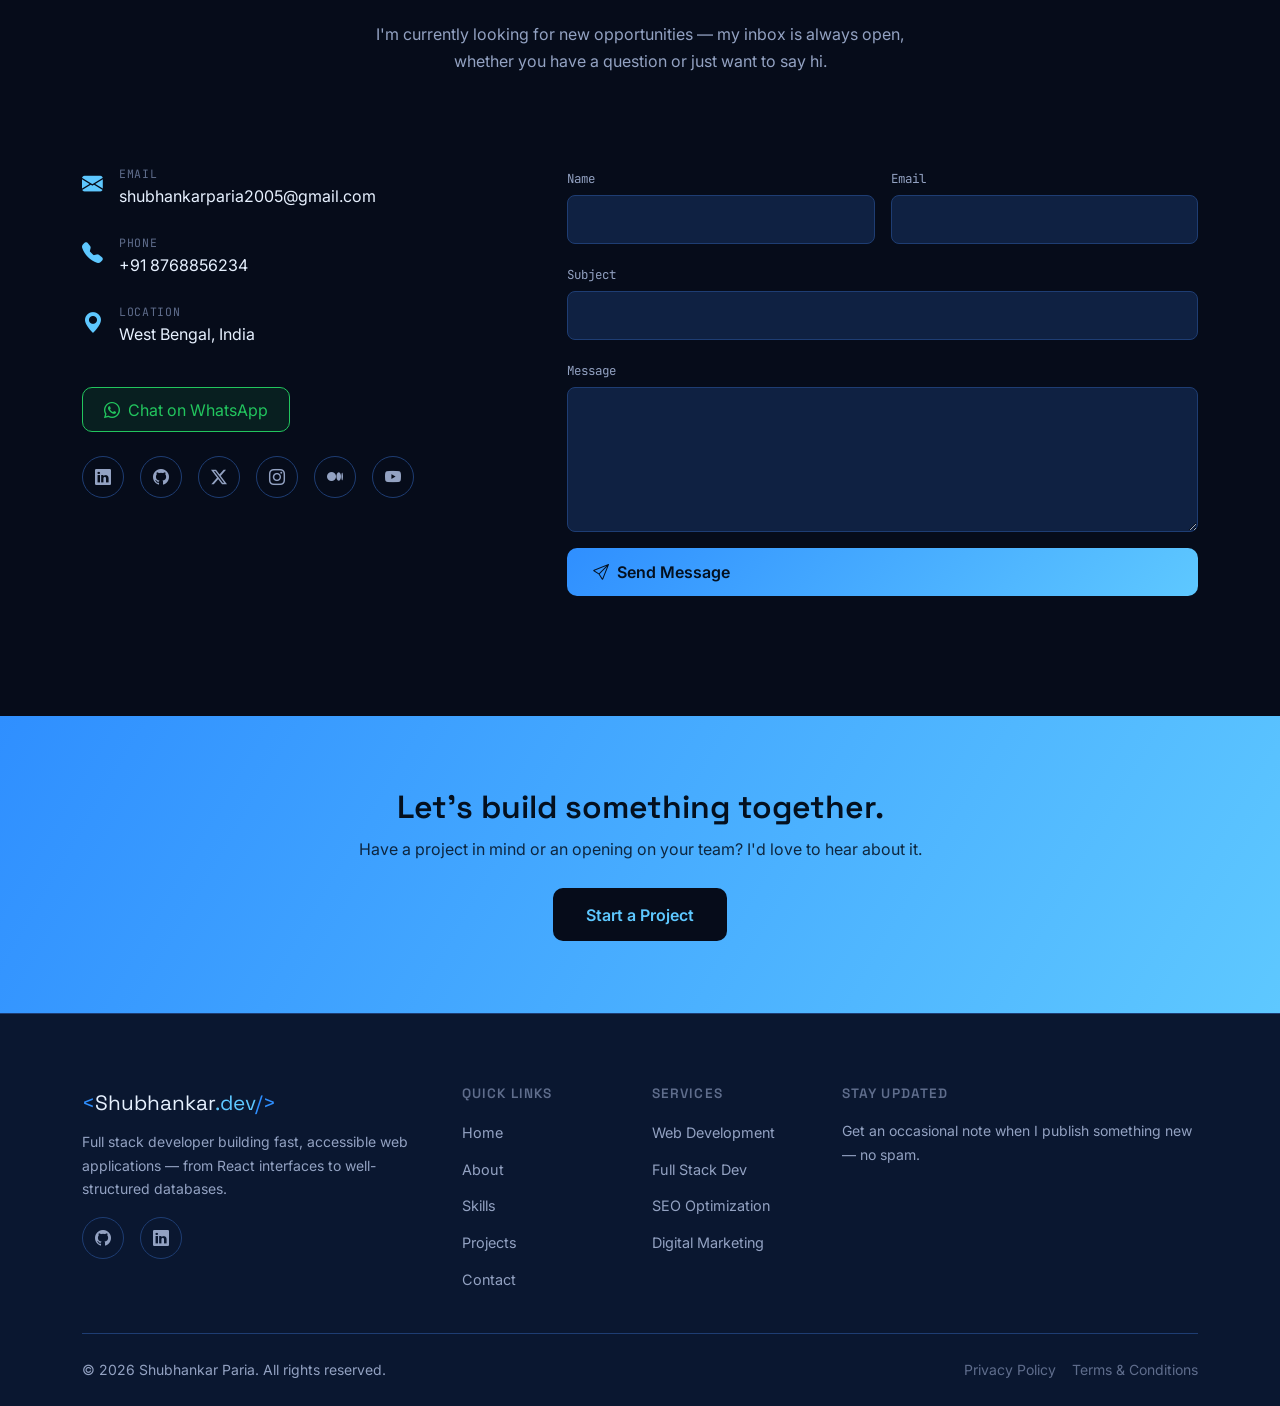
==== commit 3f83ec3f: "Add favicon link to index.html Added favicon link for browser tab." ====
--- a/index.html
+++ b/index.html
@@ -5,6 +5,8 @@
 <meta name="viewport" content="width=device-width, initial-scale=1.0">
 <title>Shubhankar Paria — Full Stack Developer</title>
 <meta name="description" content="Portfolio of Rohan Sharma, Full Stack Developer specializing in React, Node.js and modern web technologies.">
+<!-- Favicon / Logo in Browser Tab -->
+<link rel="icon" type="image/png" href="assets/SP Logo.png">
 
 <!-- Bootstrap 5 -->
 <link href="https://cdn.jsdelivr.net/npm/bootstrap@5.3.3/dist/css/bootstrap.min.css" rel="stylesheet">
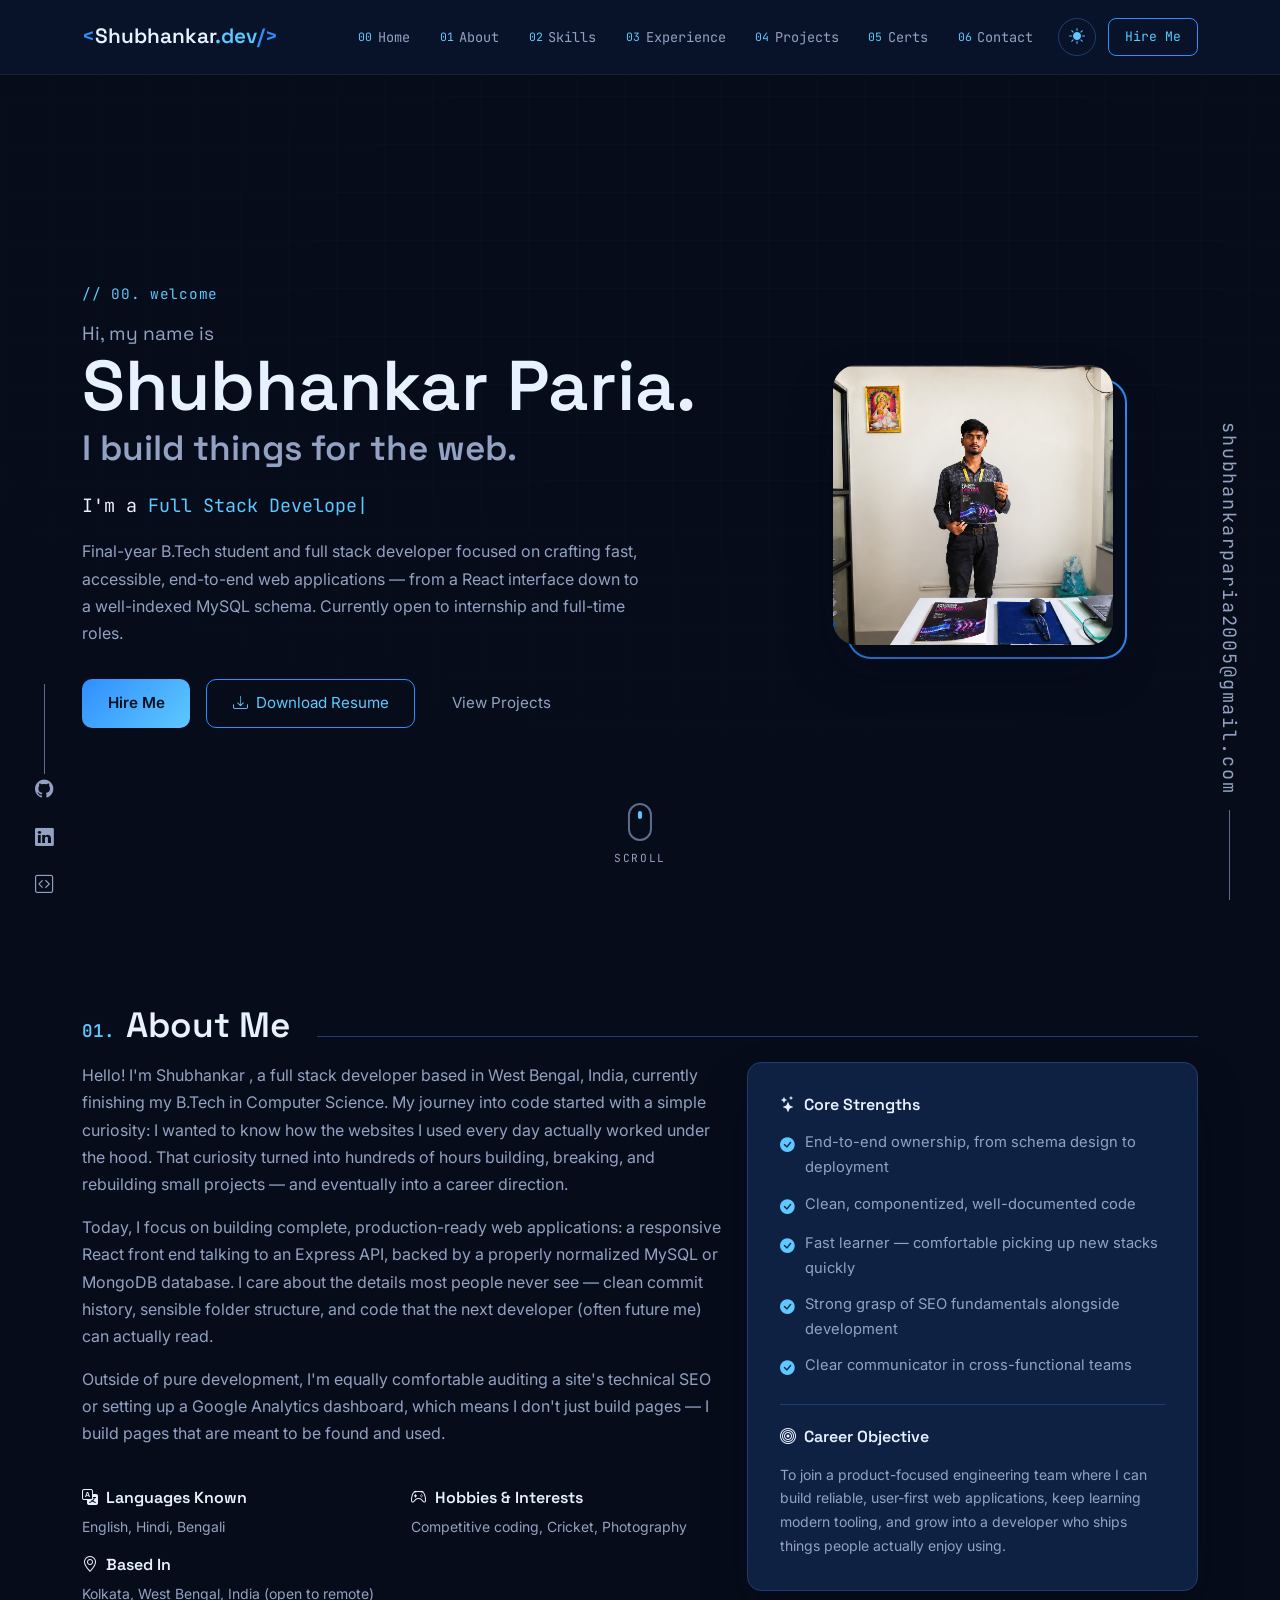
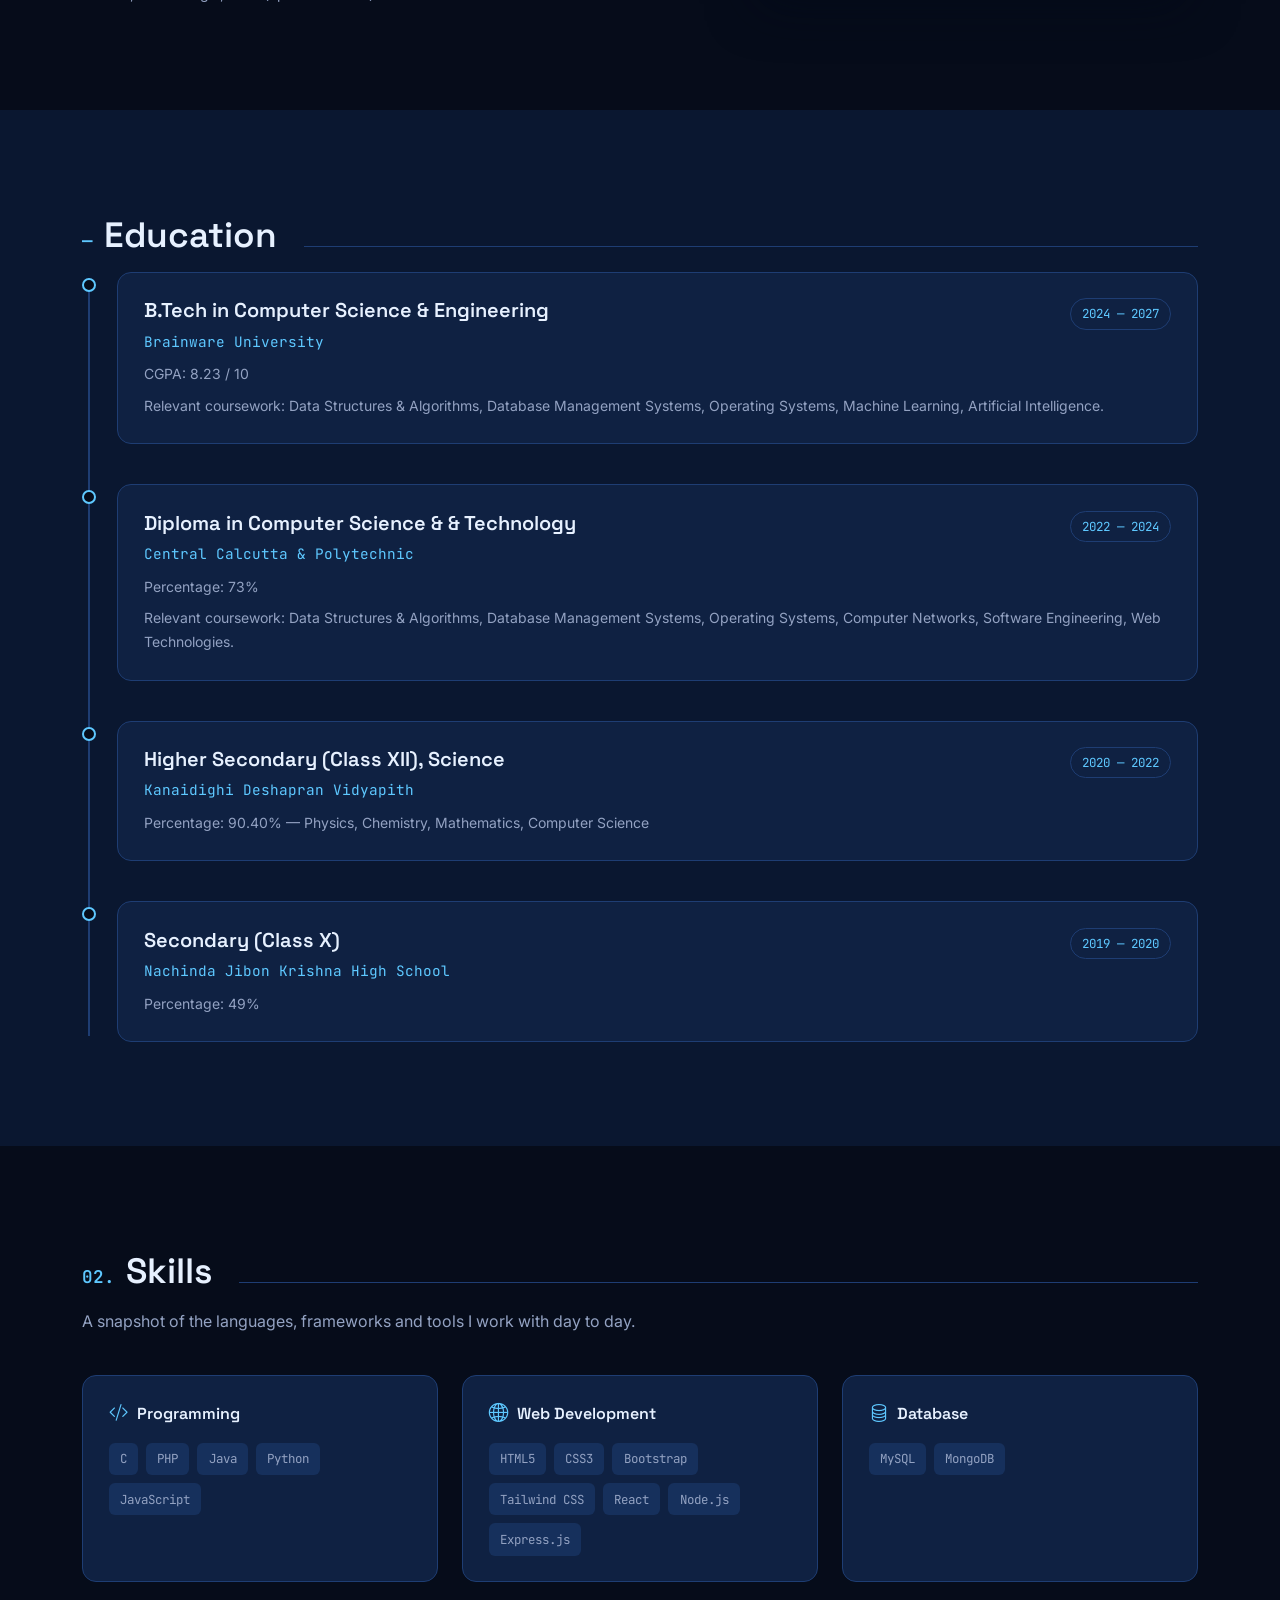
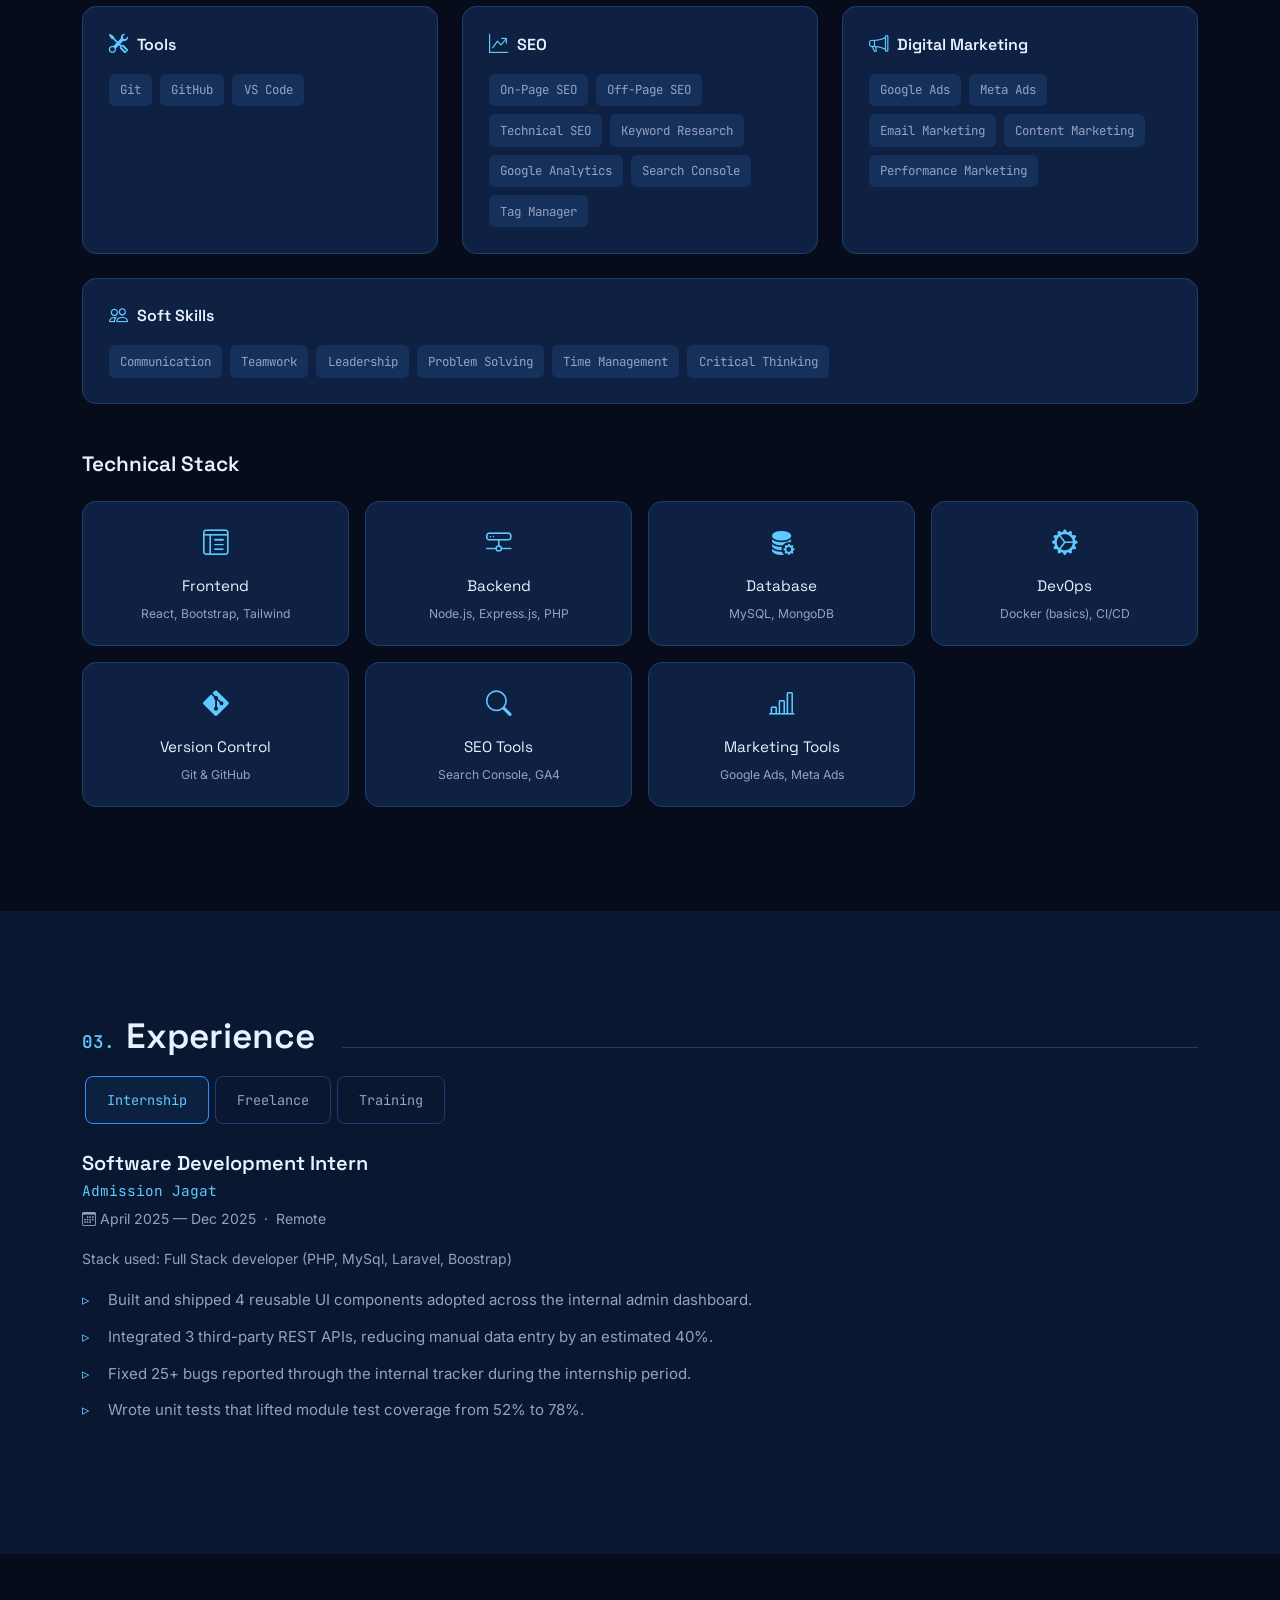
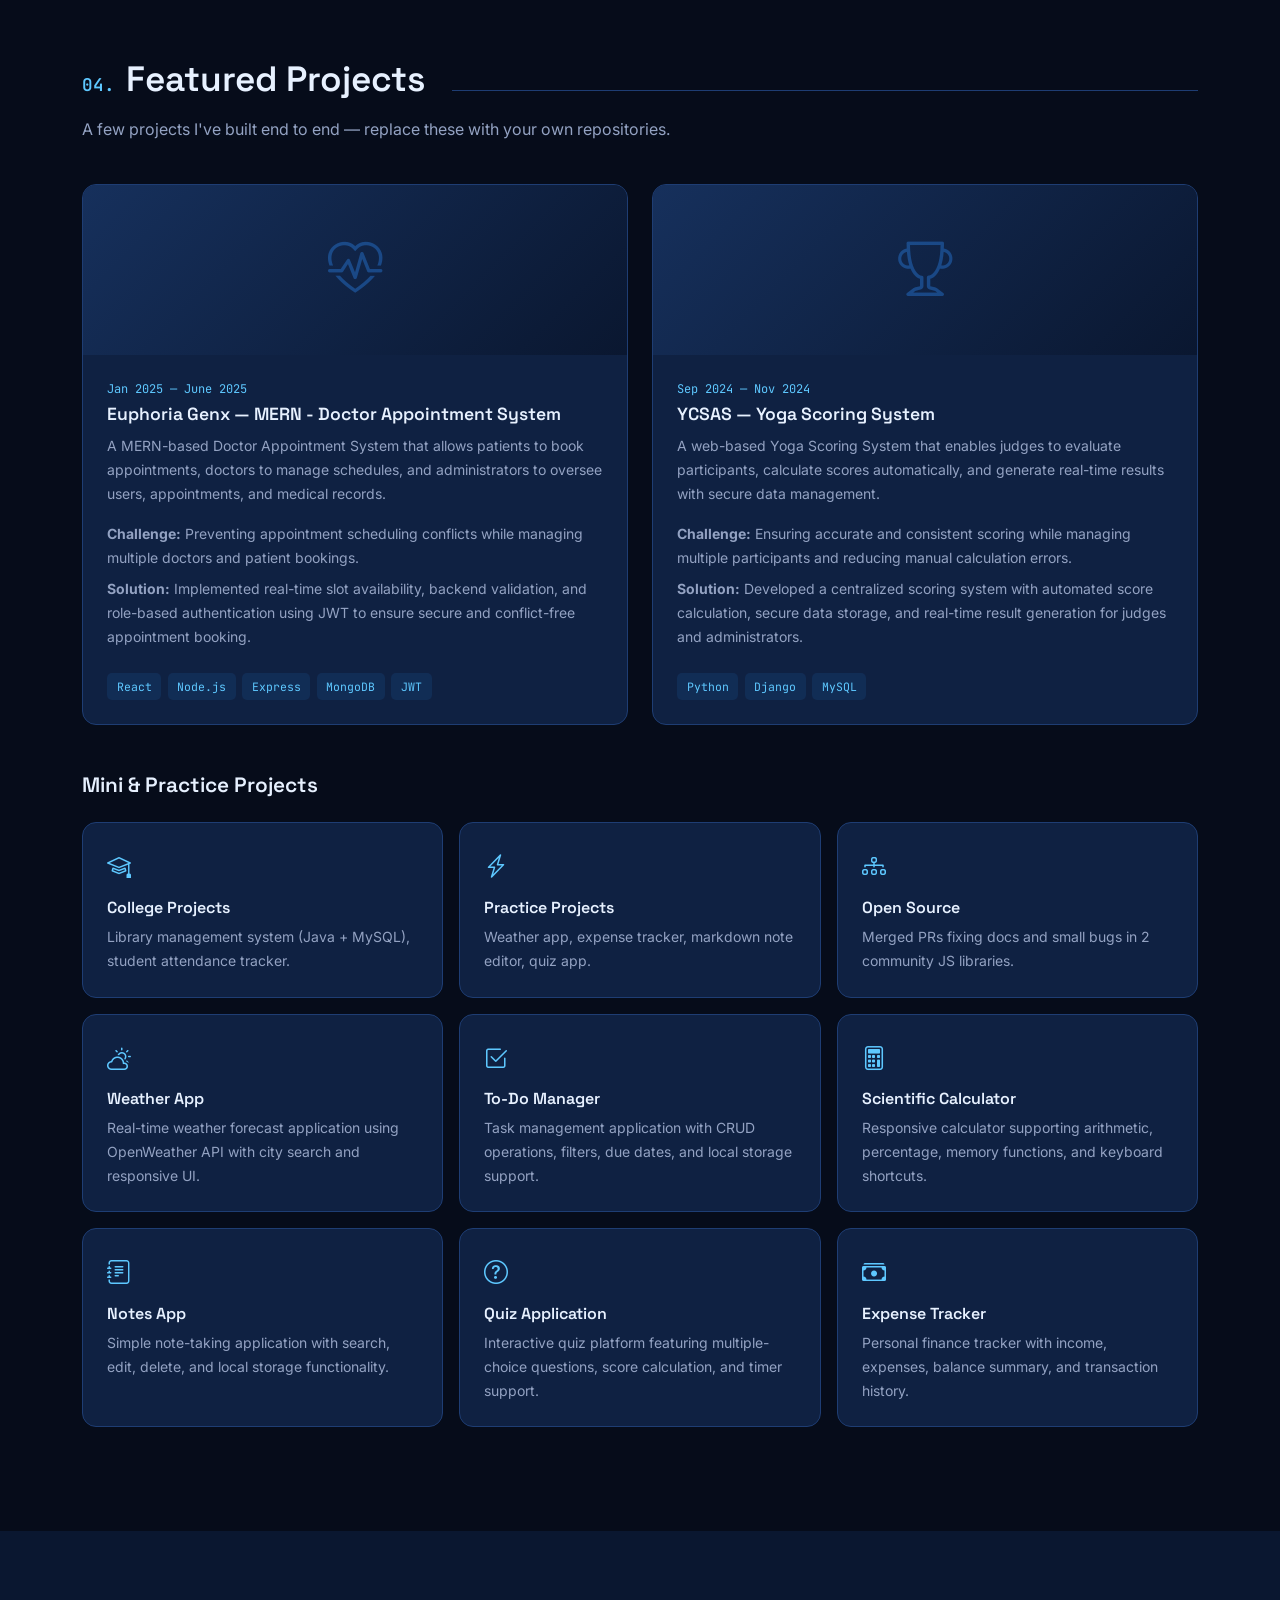
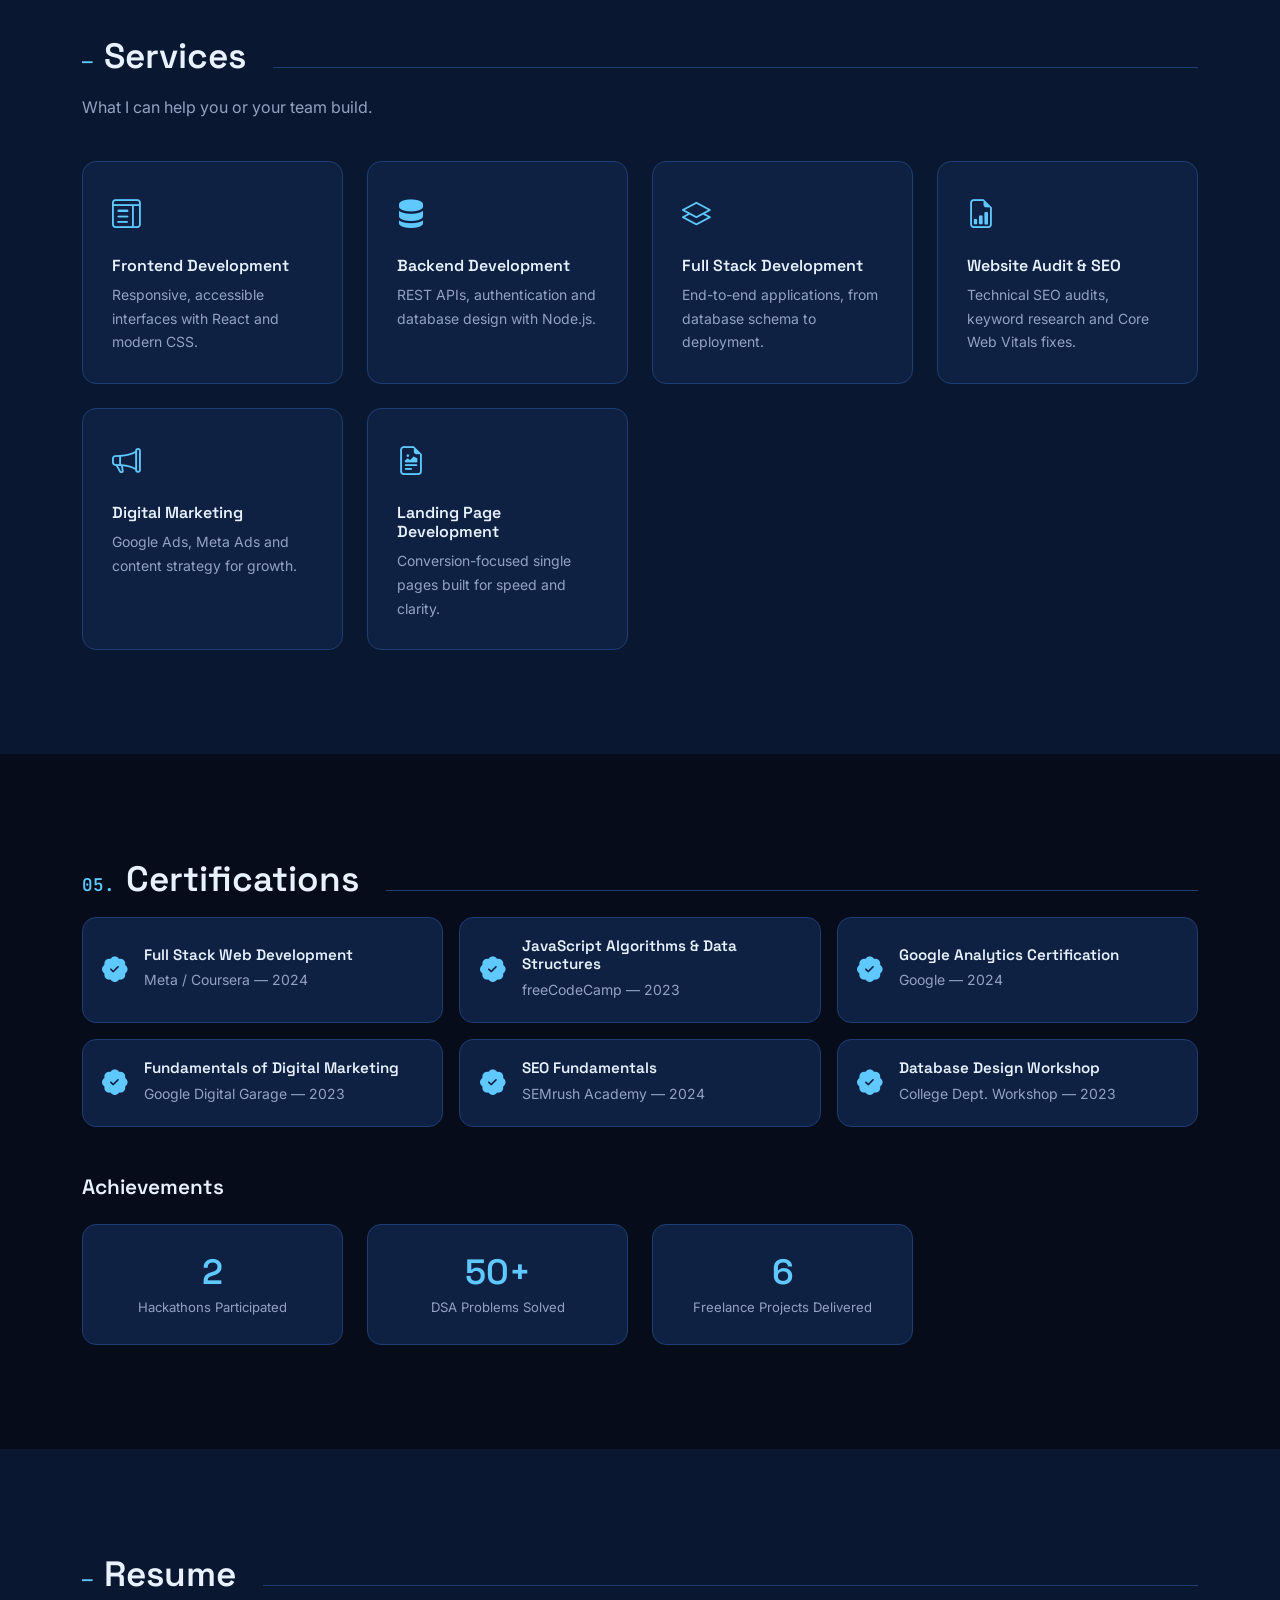
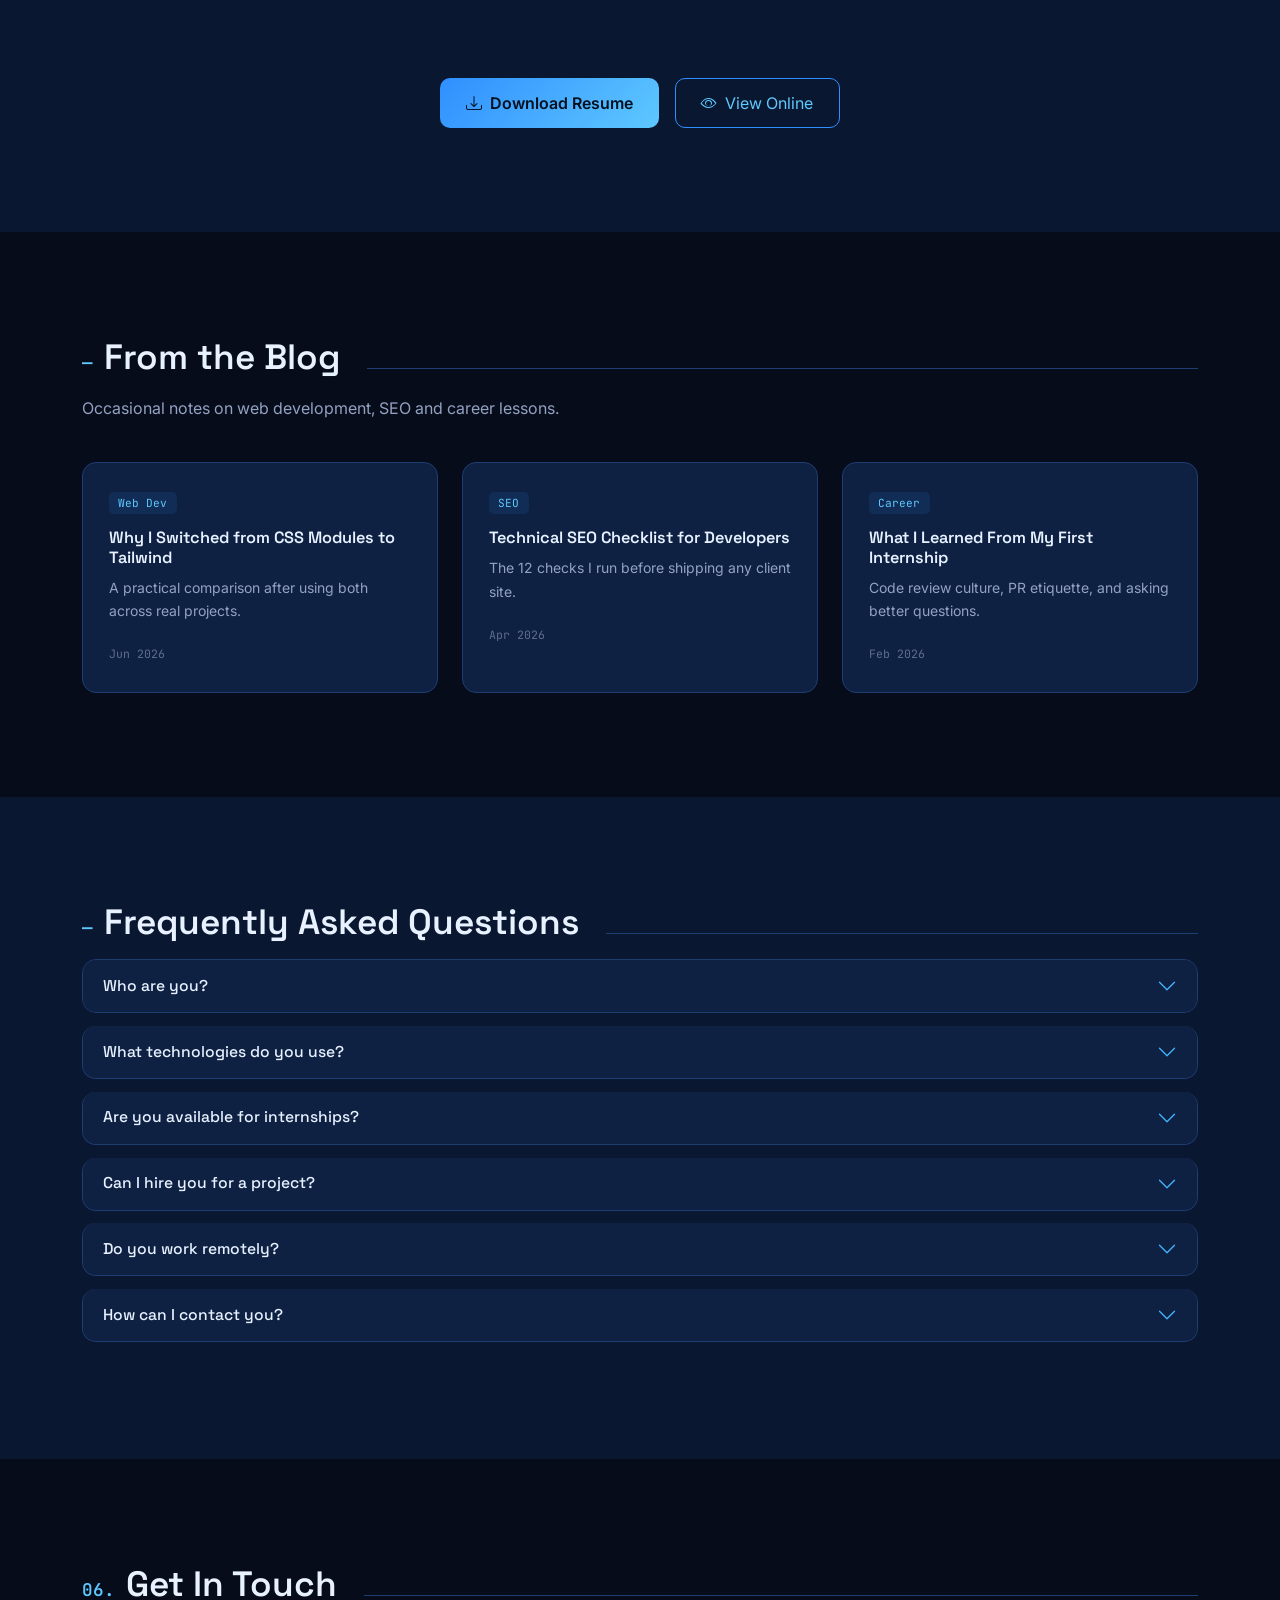
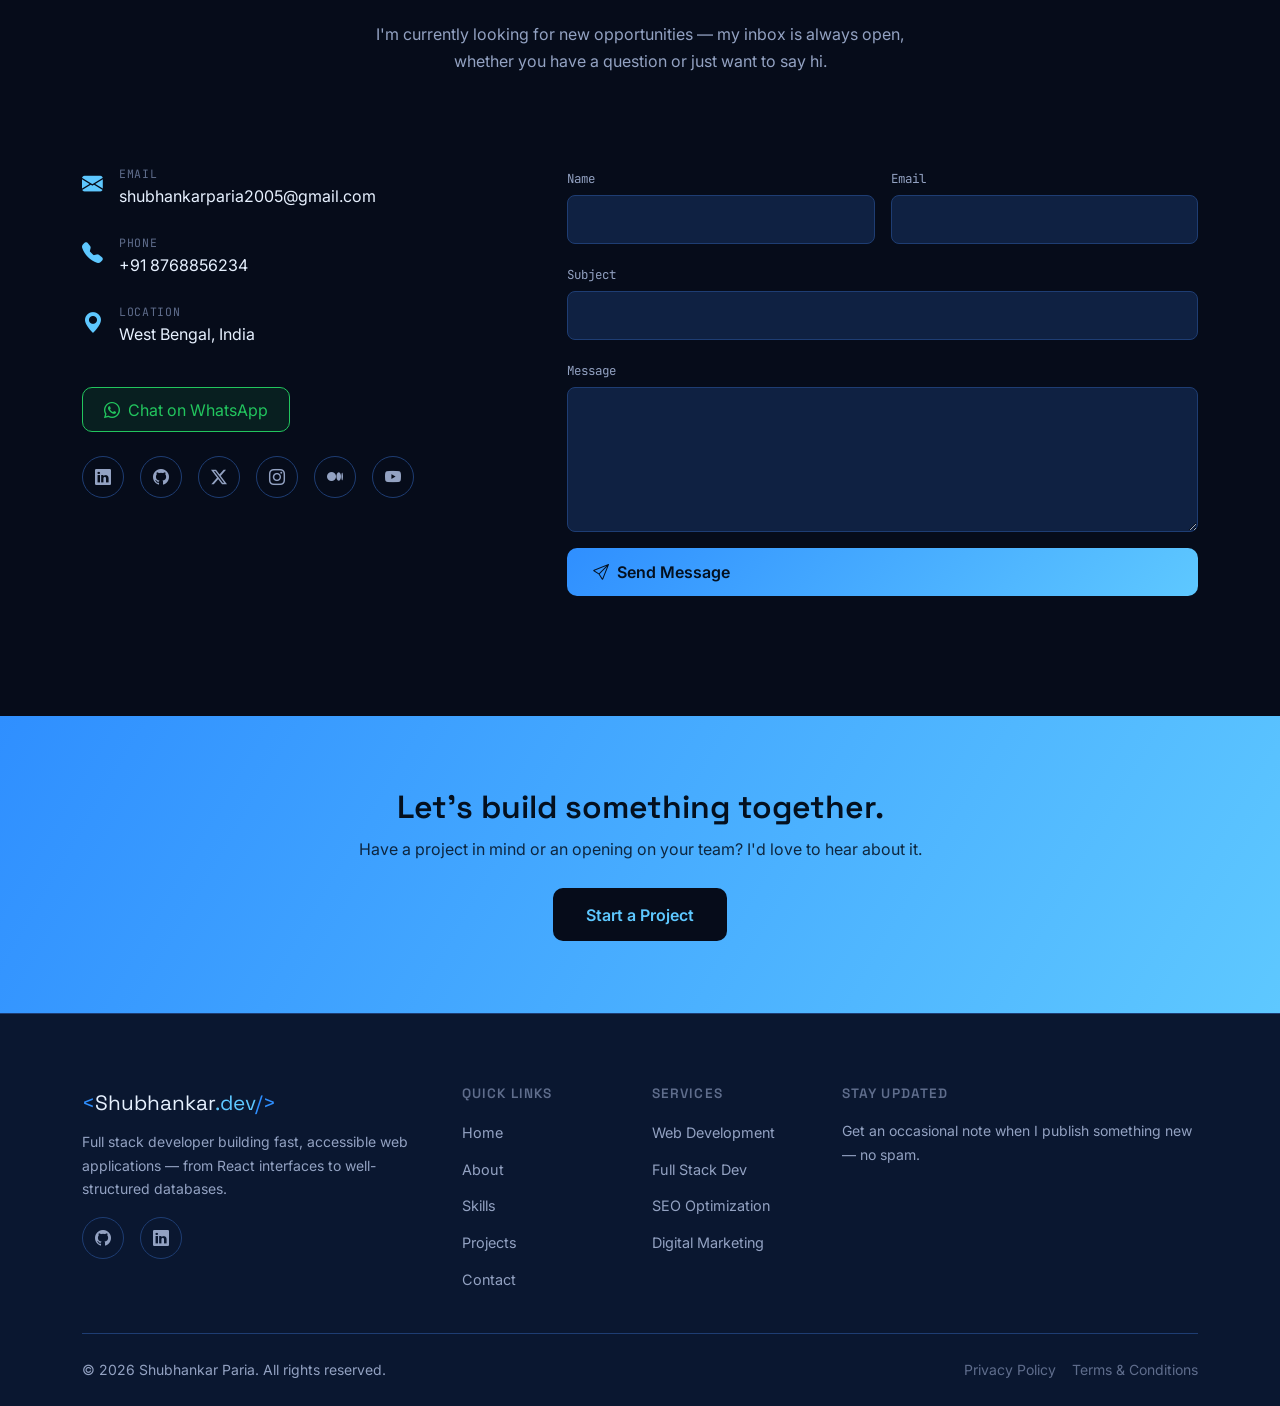
==== commit aa5ea1e8: "Update index.html" ====
--- a/index.html
+++ b/index.html
@@ -6,7 +6,7 @@
 <title>Shubhankar Paria — Full Stack Developer</title>
 <meta name="description" content="Portfolio of Rohan Sharma, Full Stack Developer specializing in React, Node.js and modern web technologies.">
 <!-- Favicon / Logo in Browser Tab -->
-<link rel="icon" type="image/png" href="assets/SP Logo.png">
+<link rel="icon" type="image/png" sizes="512x512" href="assets/SP Logo.png">
 
 <!-- Bootstrap 5 -->
 <link href="https://cdn.jsdelivr.net/npm/bootstrap@5.3.3/dist/css/bootstrap.min.css" rel="stylesheet">
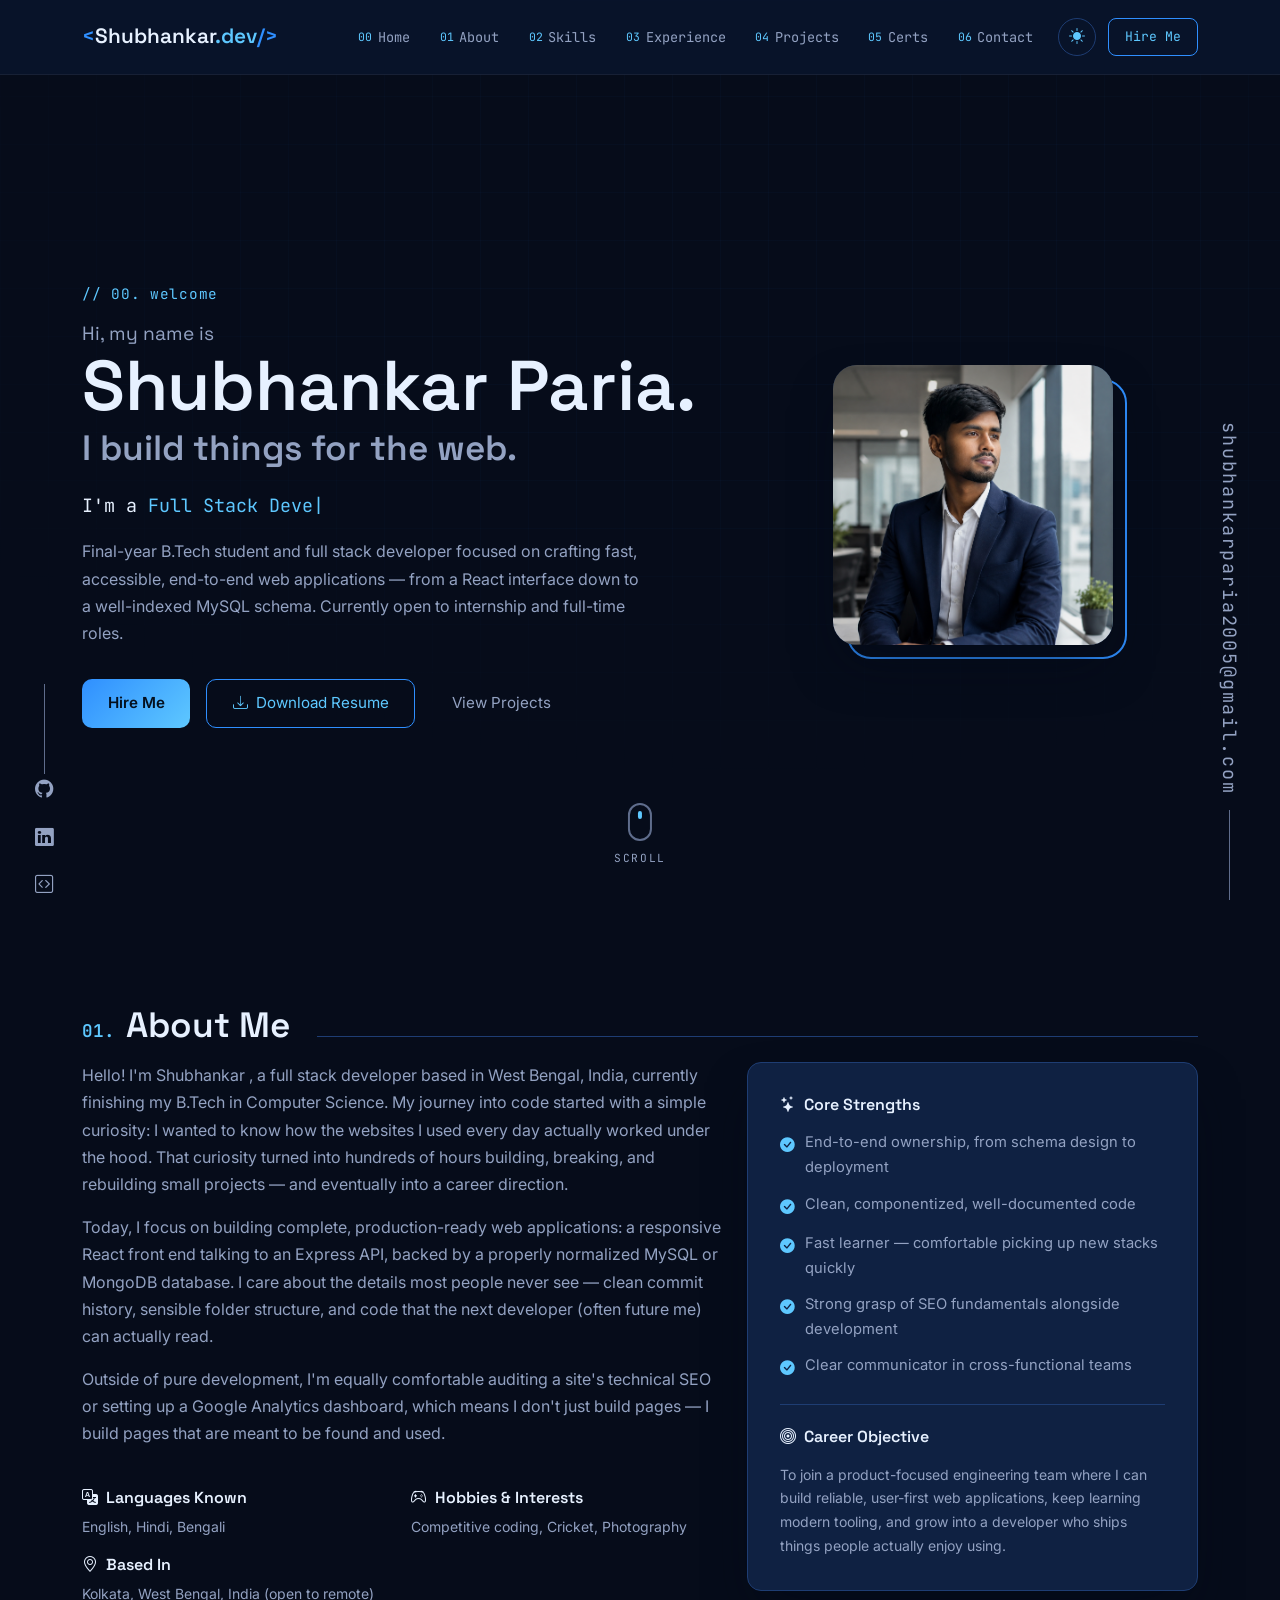
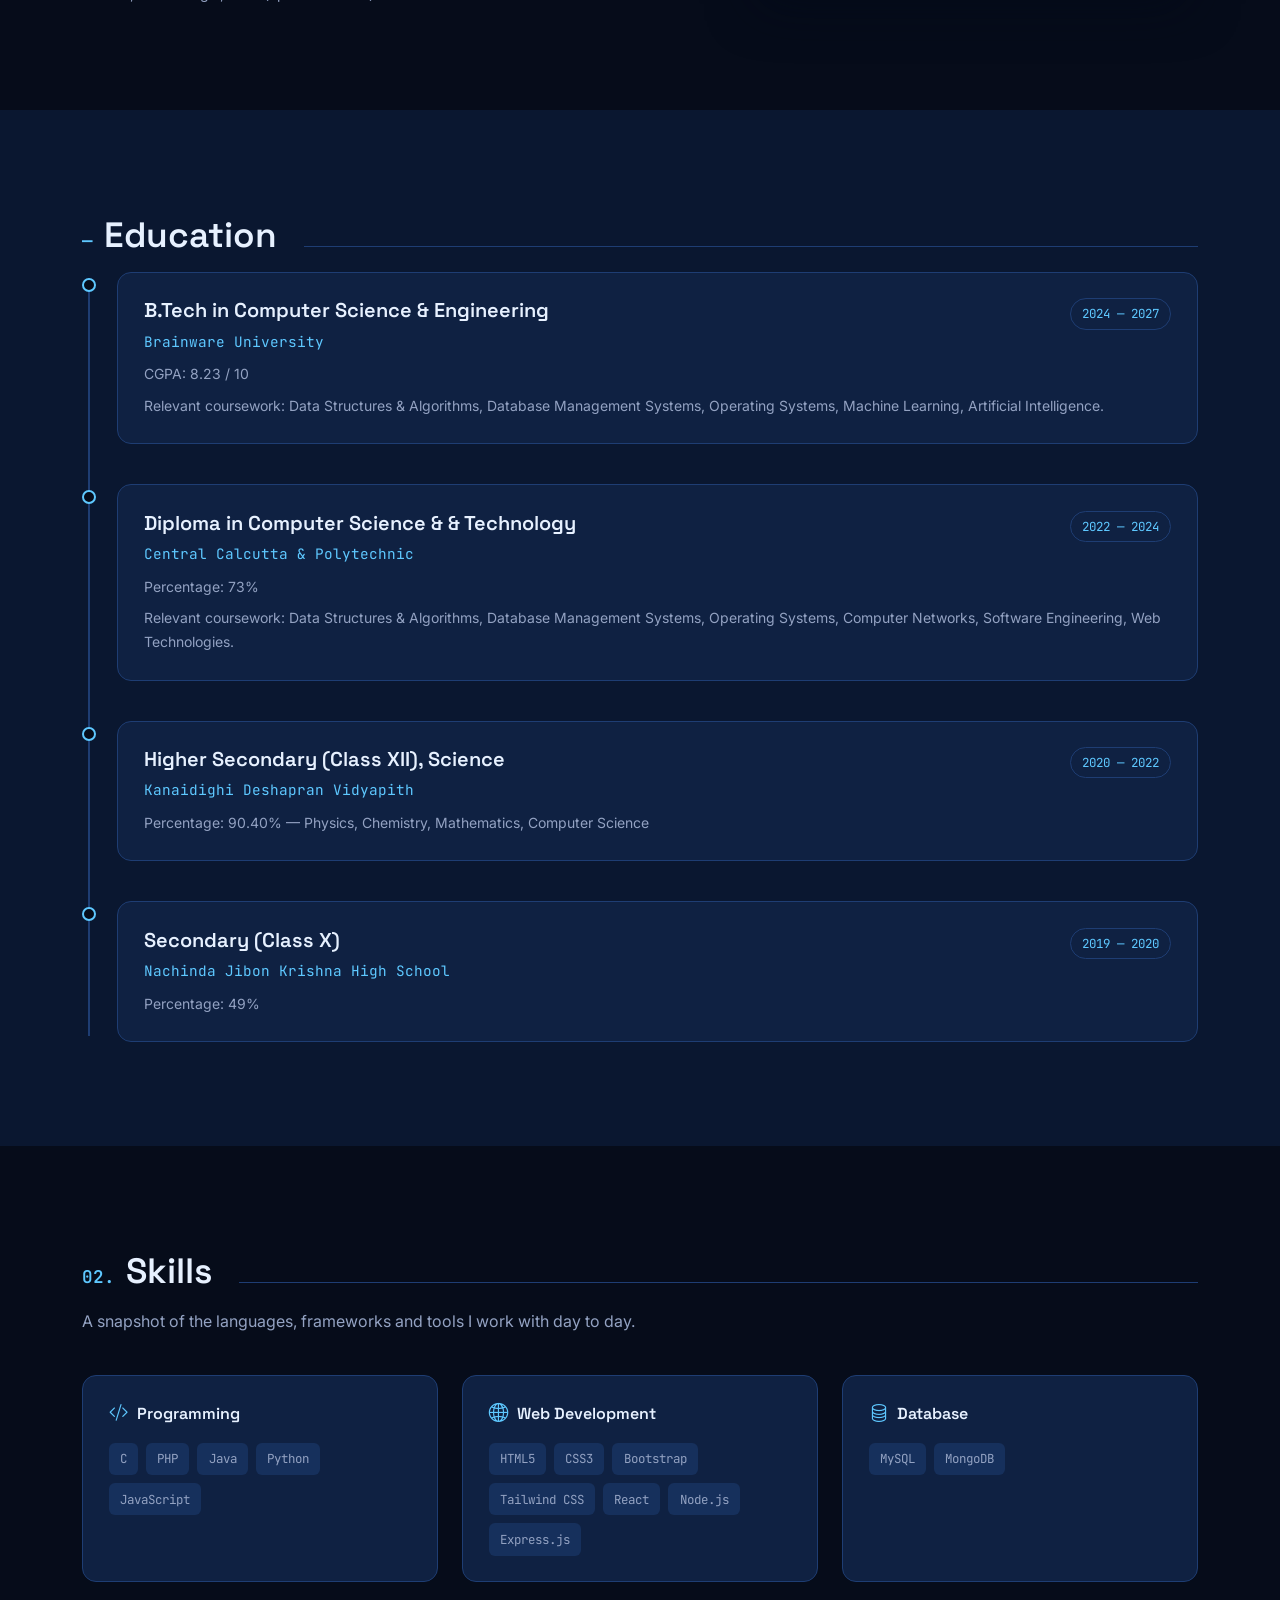
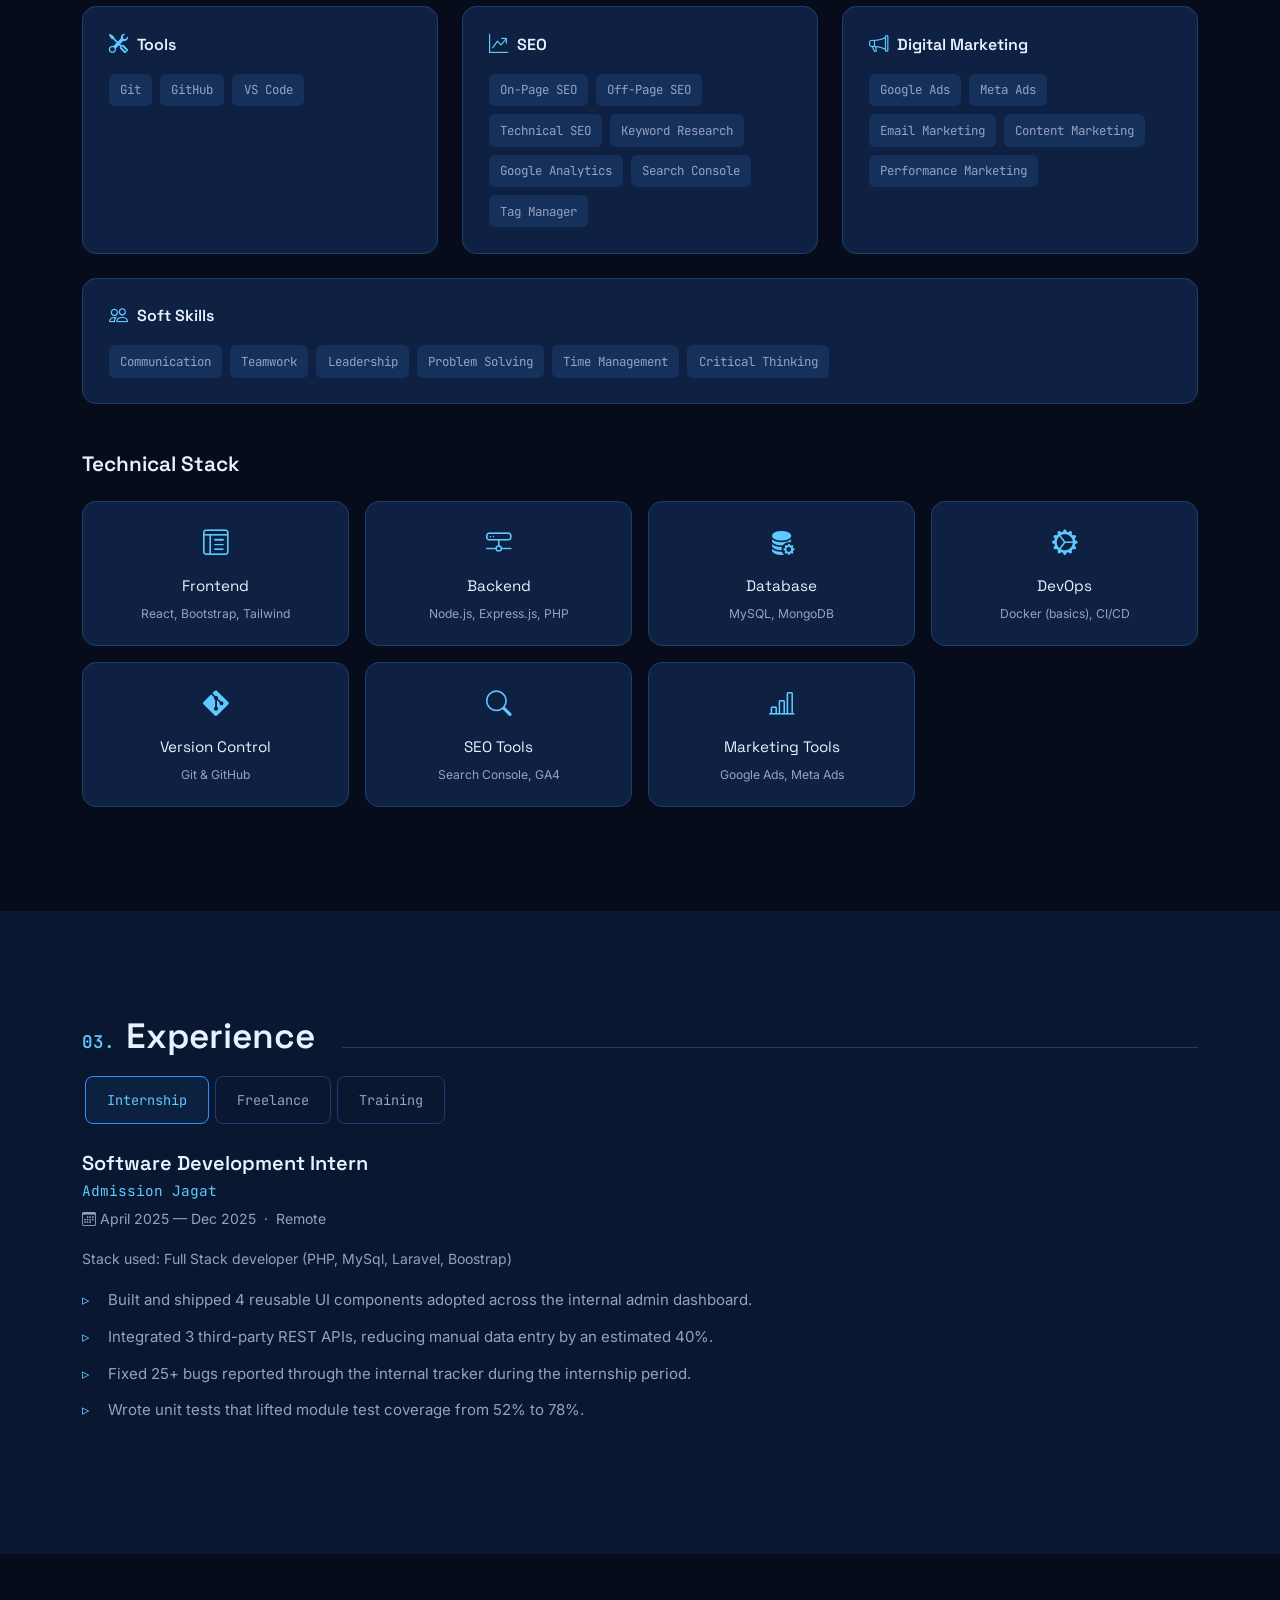
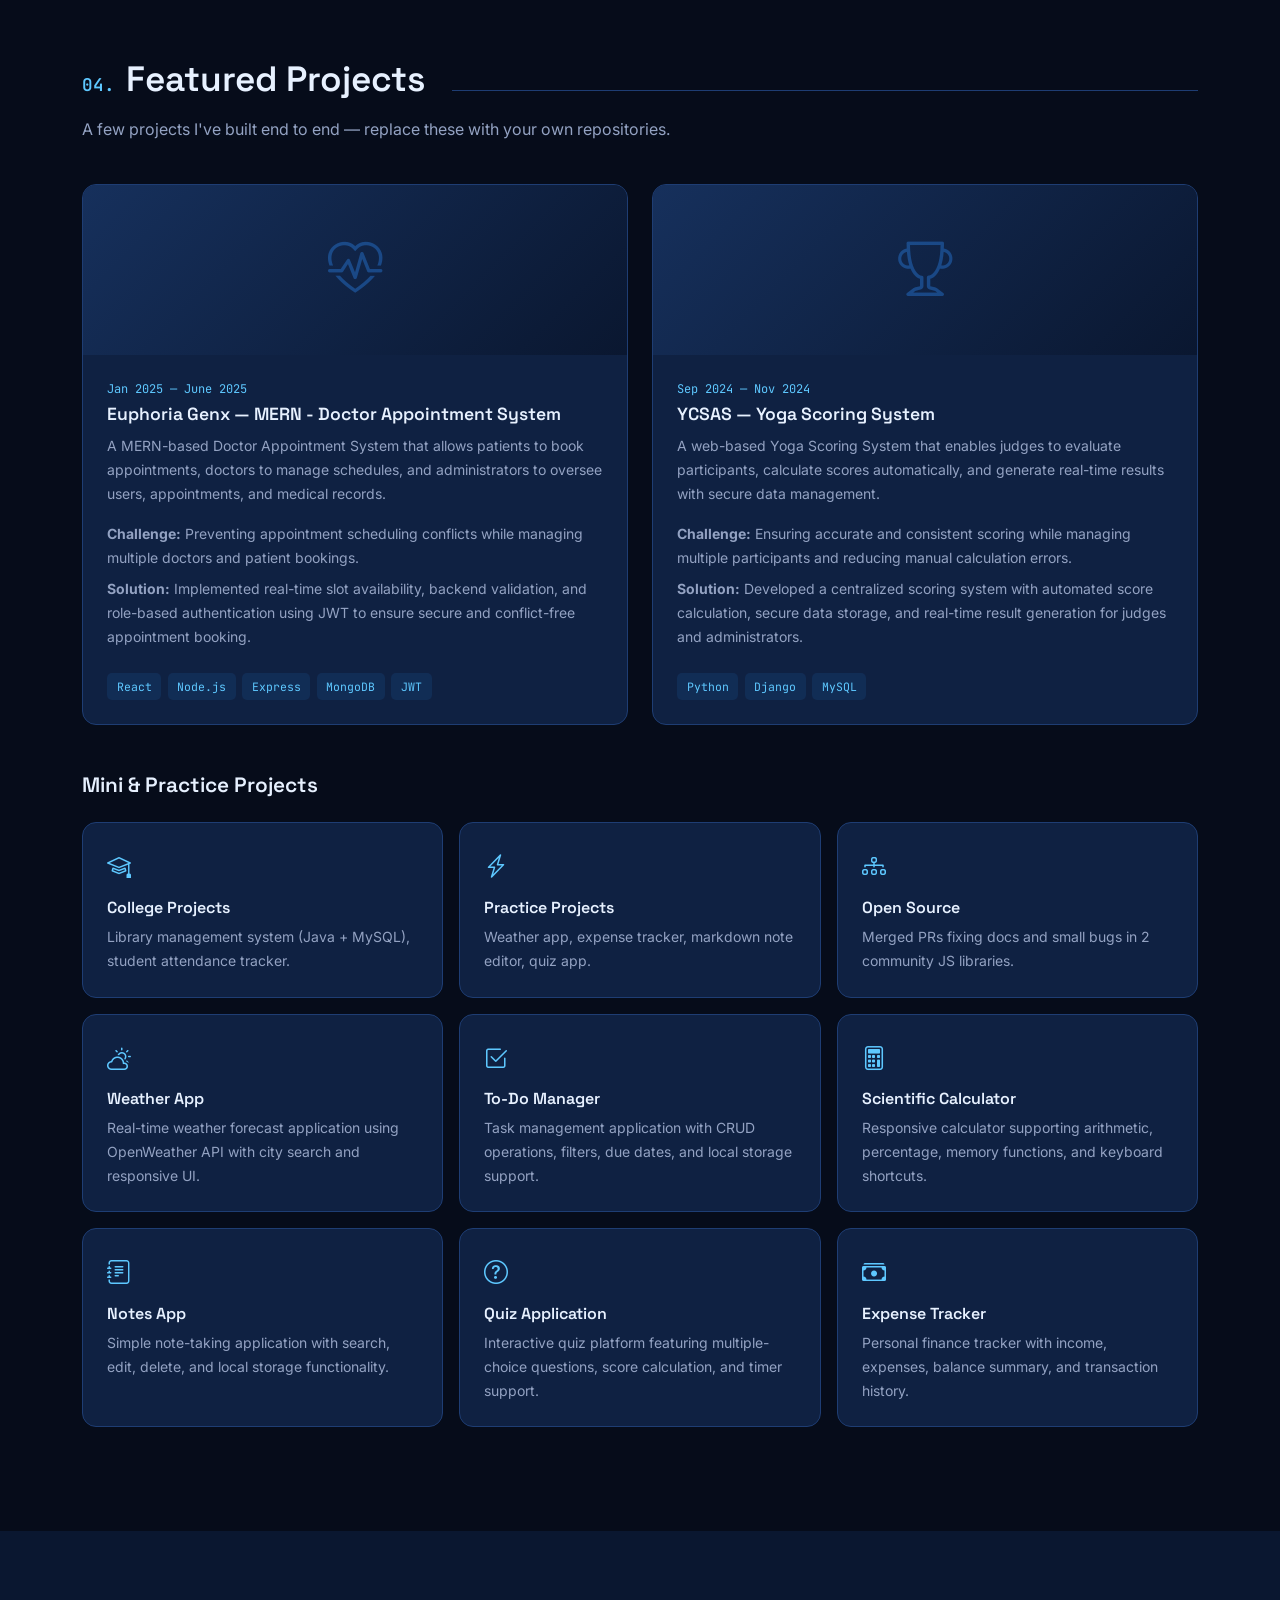
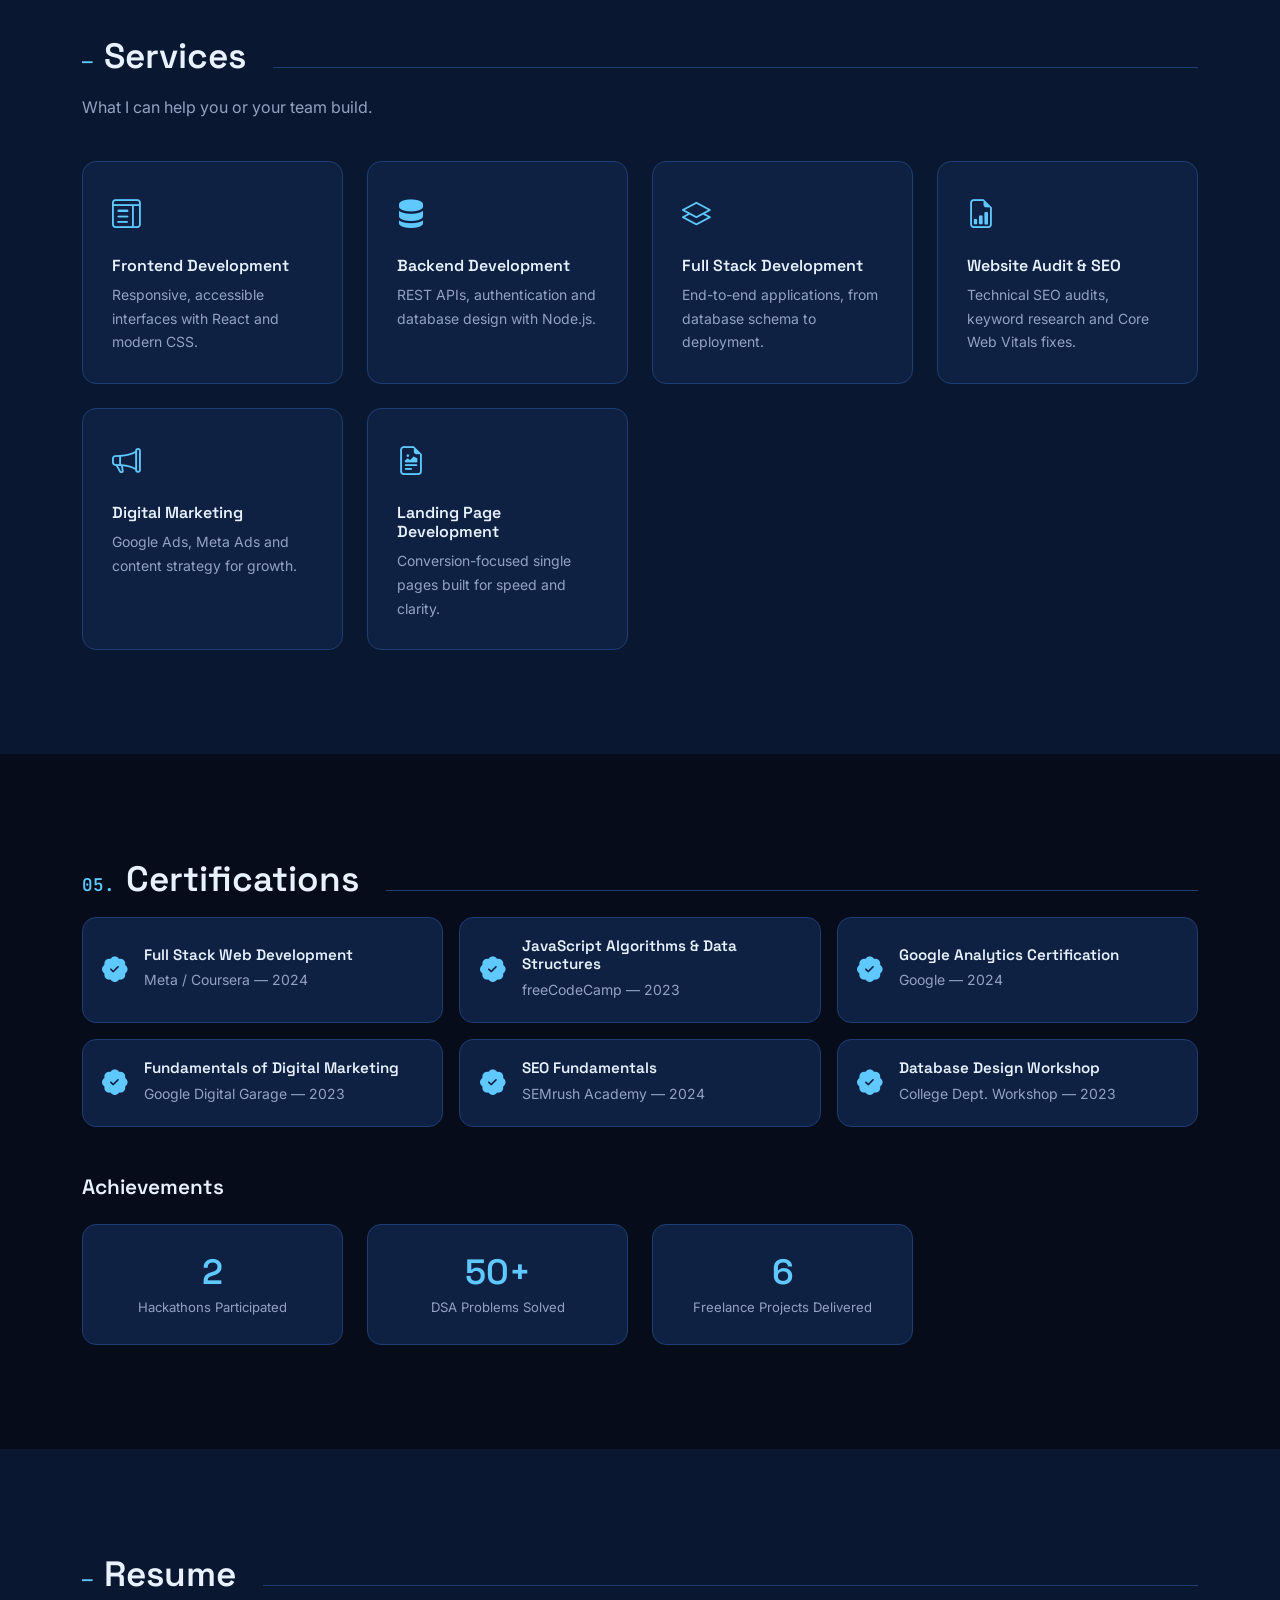
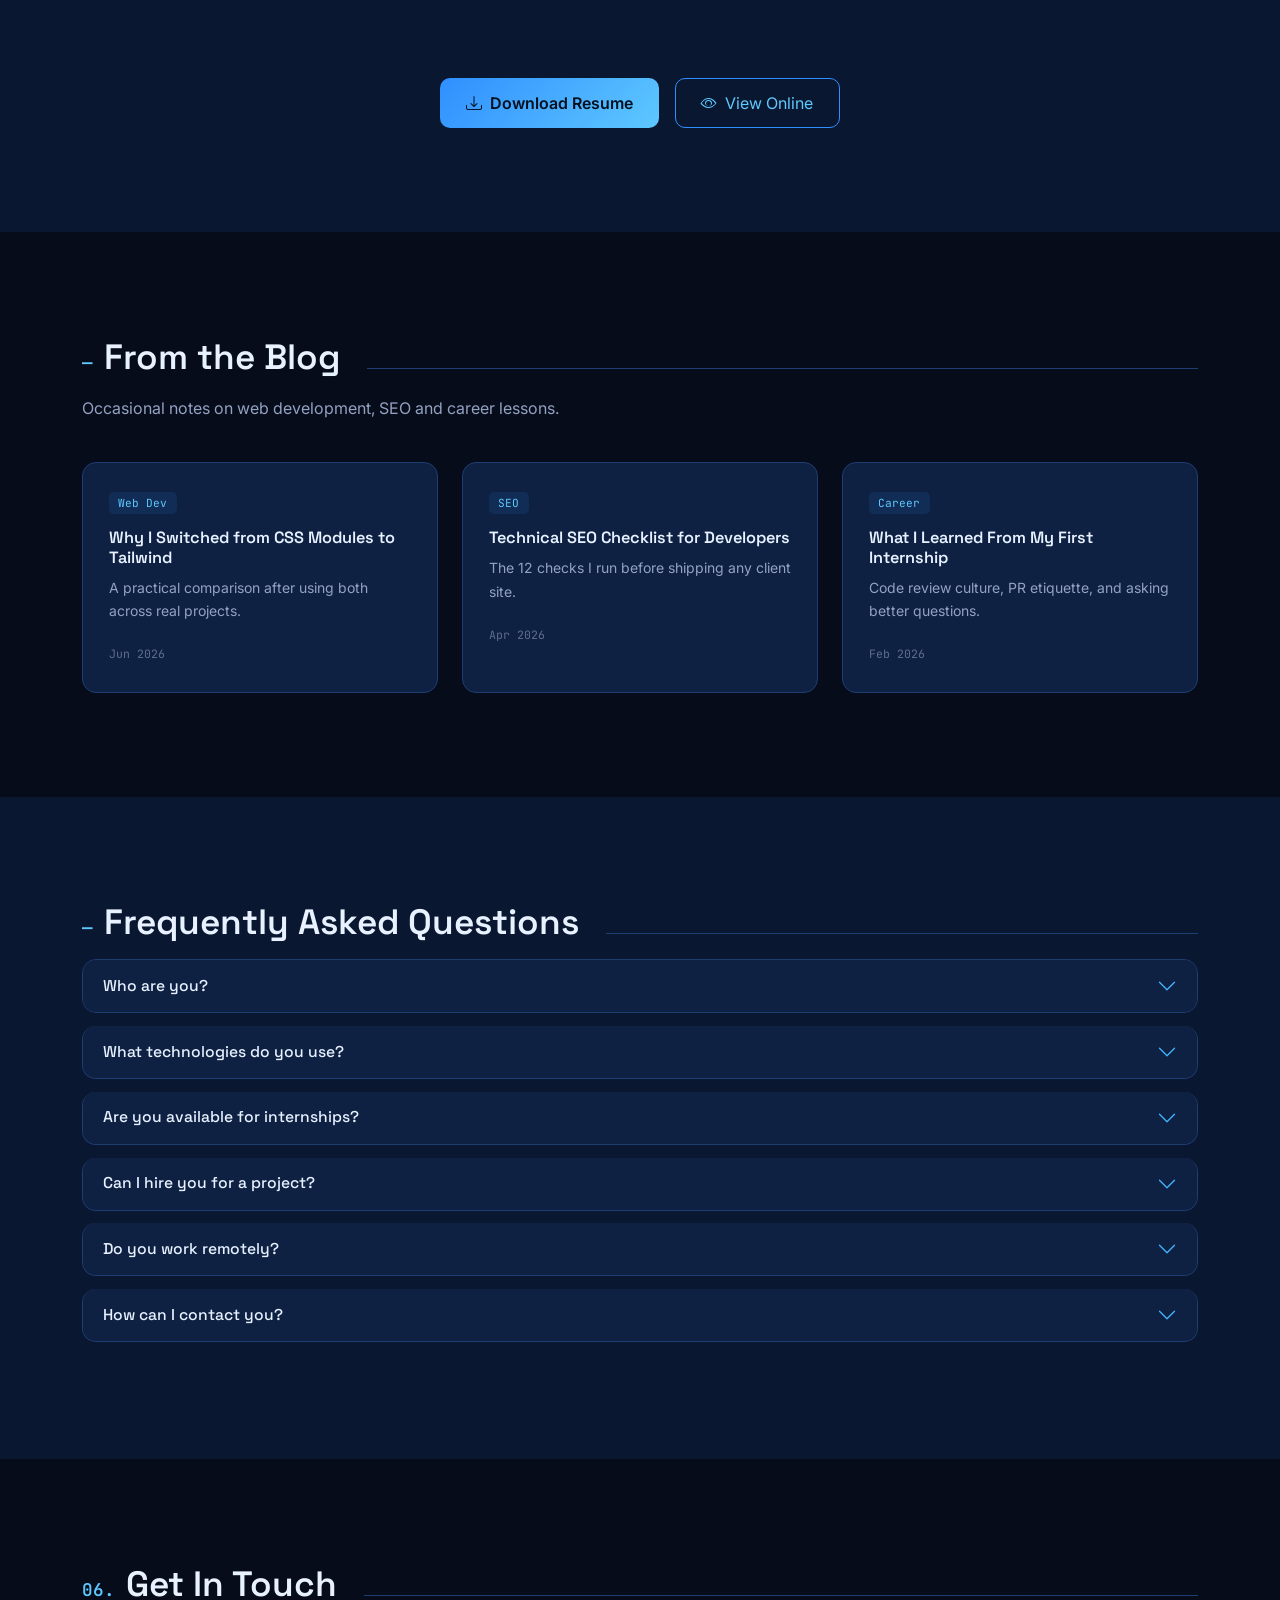
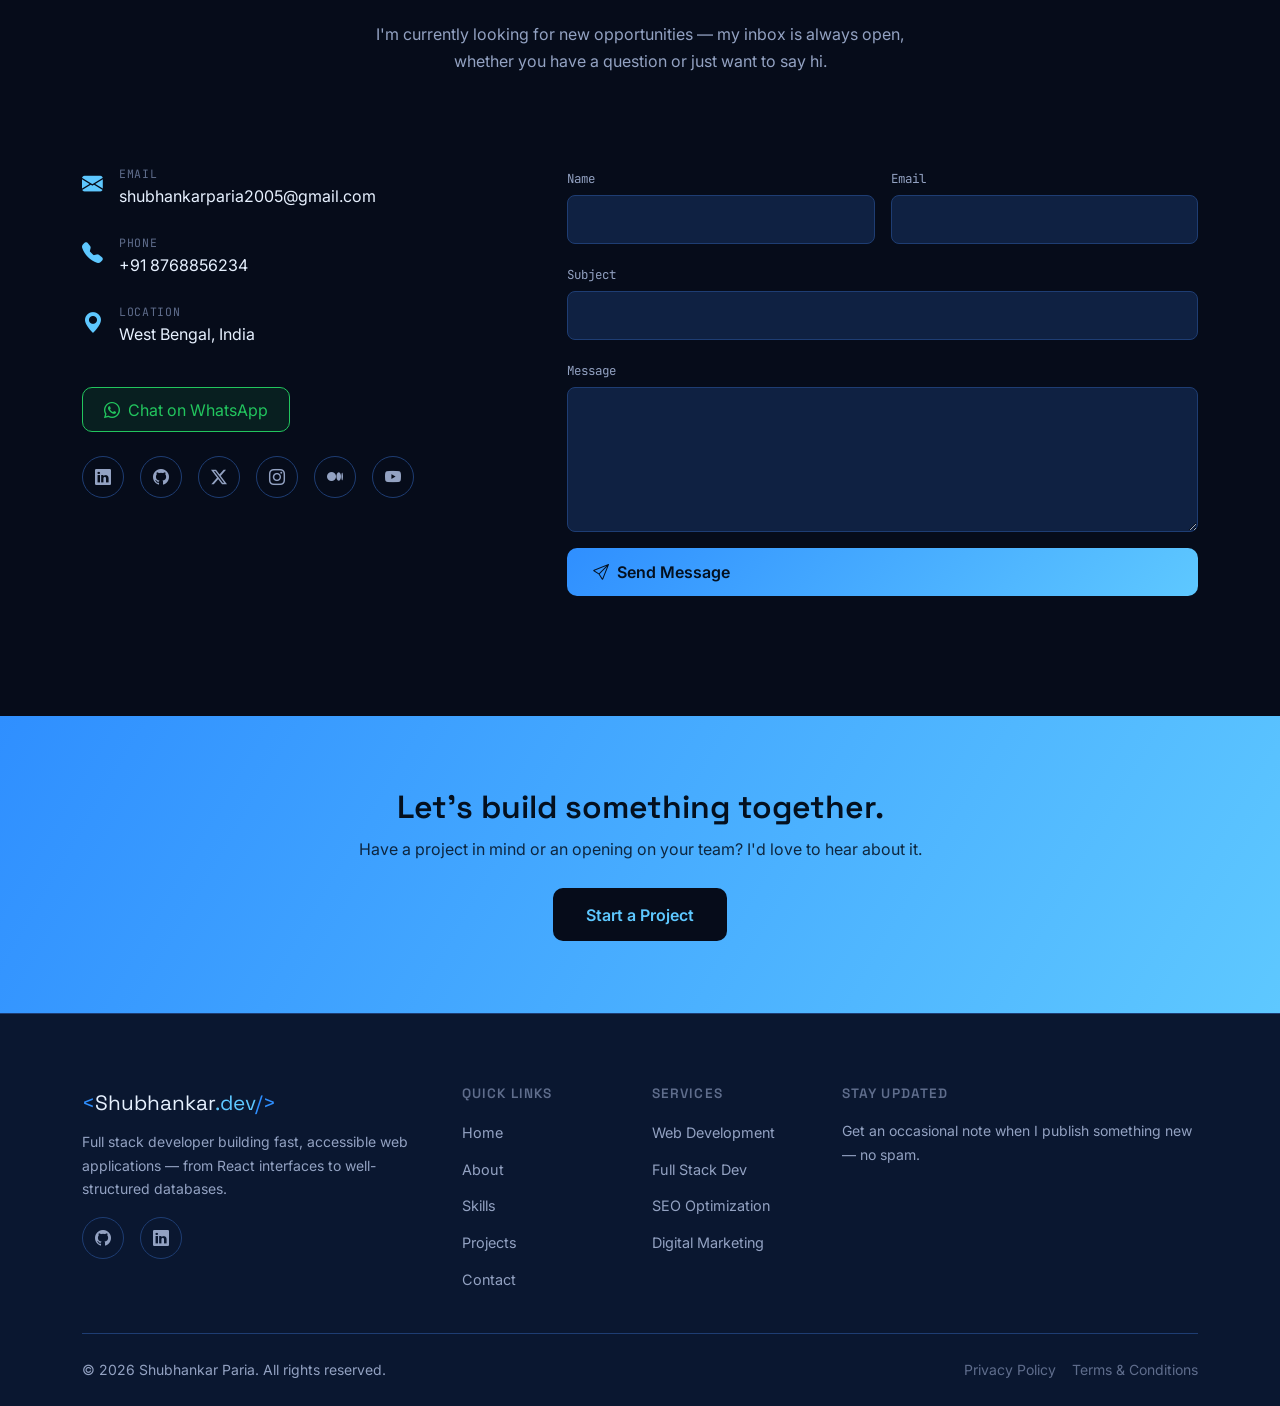
==== commit ecddc15f: "Update index.html" ====
--- a/index.html
+++ b/index.html
@@ -106,7 +106,7 @@
           <div class="profile-frame-border"></div>
 
           <div class="profile-avatar">
-            <img src="assets/profile.png" alt="Shubhankar Paria" class="profile-img">
+            <img src="assets/pro profile img.png" alt="Shubhankar Paria" class="profile-img">
           </div>
 
         </div>
